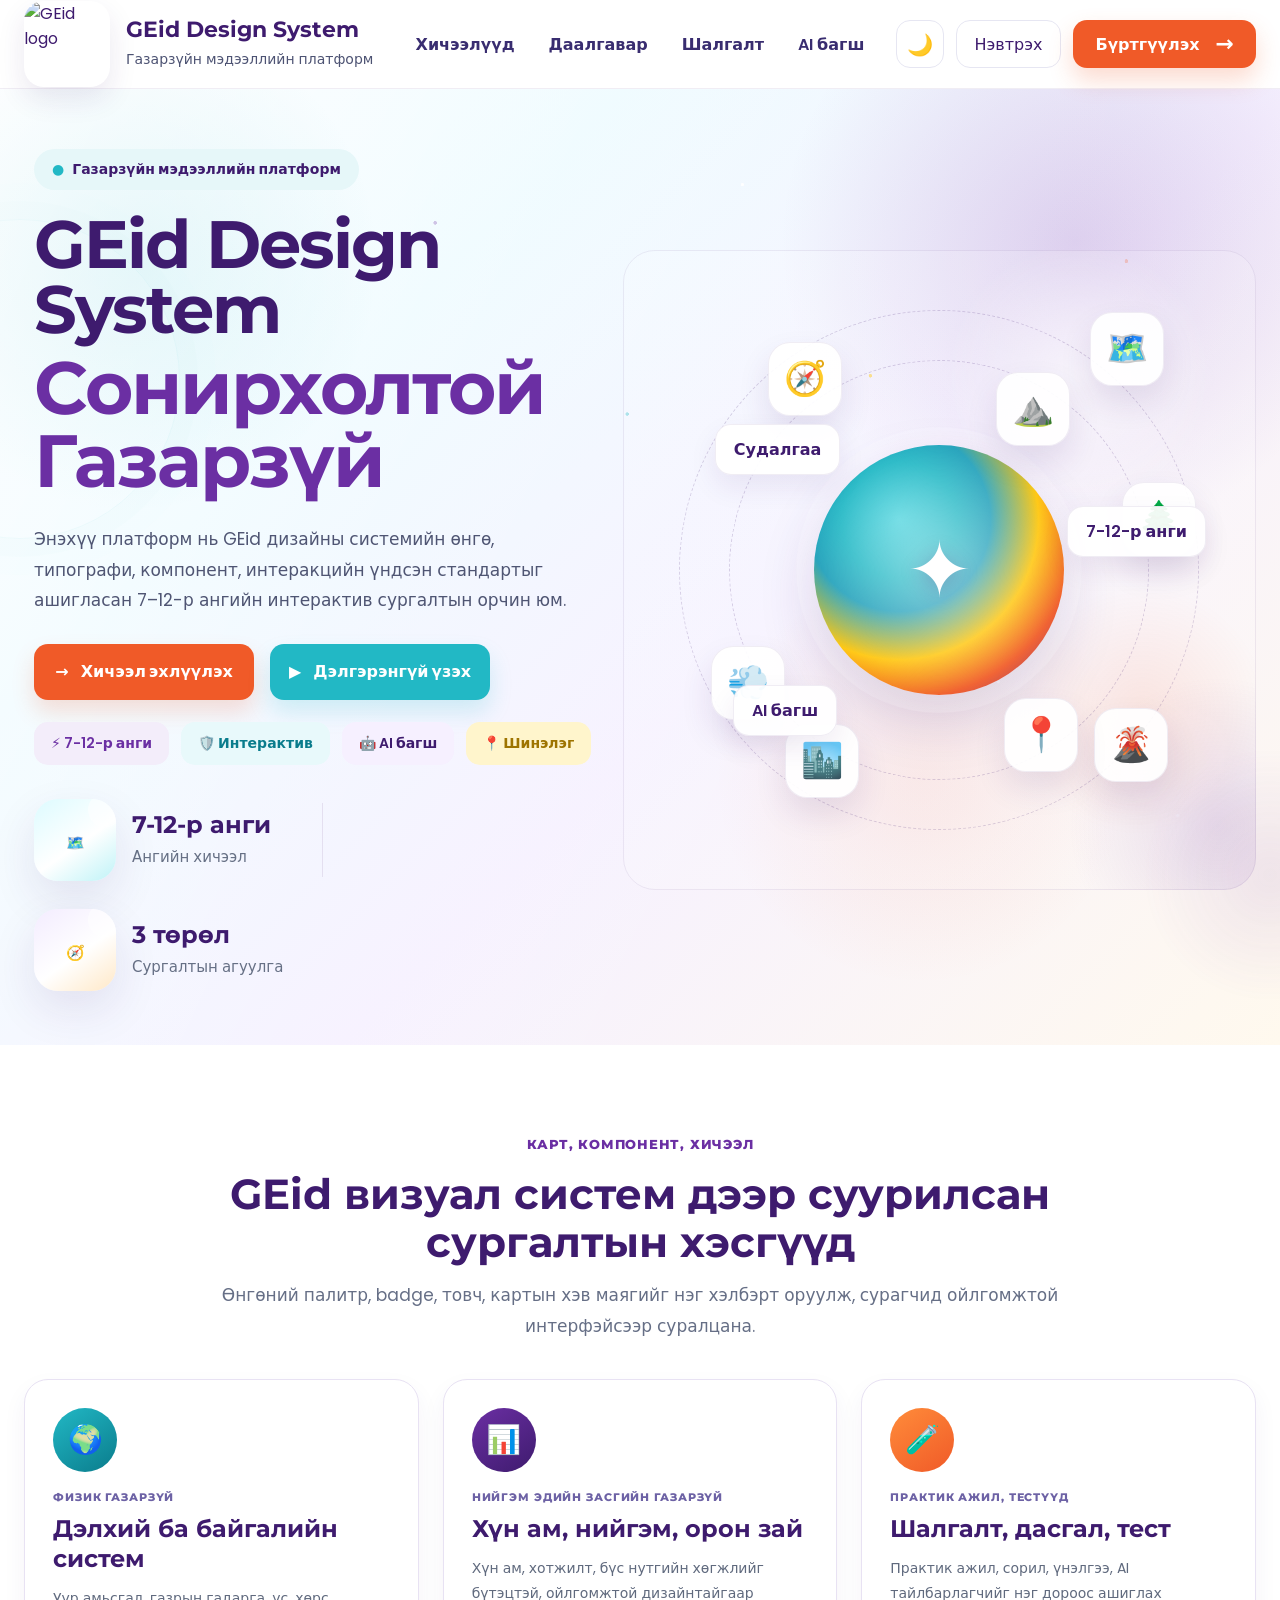
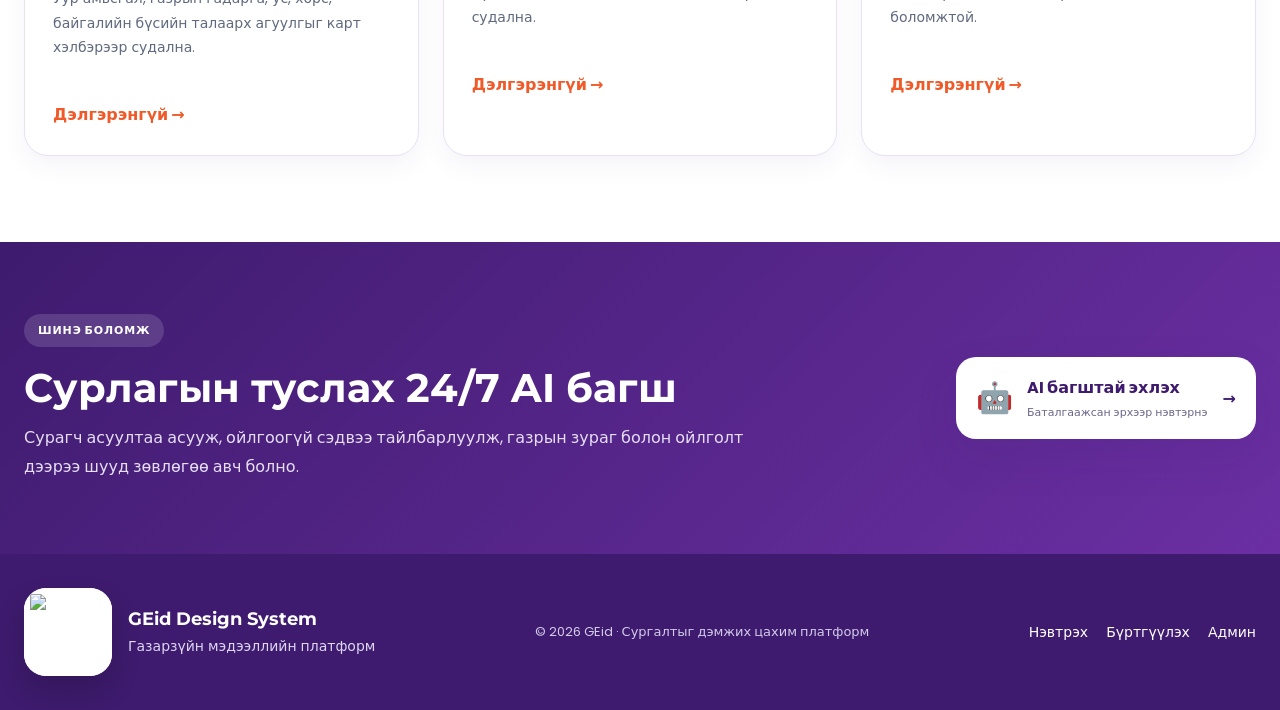
==== index.html @ 91e8712d "Add files via upload" ====
<!doctype html>
<html lang="mn">
<head>
  <meta charset="utf-8">
  <meta name="viewport" content="width=device-width,initial-scale=1">
  <meta name="description" content="GEid Design System — газарзүйн мэдээллийн платформын интерактив сургалтын орчин">
  <meta name="theme-color" content="#ffffff">
  <title>GEid Design System | Газарзүйн мэдээллийн платформ</title>
  <link rel="preconnect" href="https://fonts.googleapis.com">
  <link rel="preconnect" href="https://fonts.gstatic.com" crossorigin>
  <link href="https://fonts.googleapis.com/css2?family=Montserrat:wght@500;600;700;800&family=Poppins:wght@400;500;600;700&display=swap" rel="stylesheet">
  <link rel="stylesheet" href="/styles.css">
</head>
<body class="geo-home">
<header class="geo-header" id="top">
  <div class="geo-shell geo-nav">
    <a class="geo-brand" href="/" aria-label="GEid Design System">
      <img src="/assets/header-brand-logo.jpg" alt="GEid logo">
      <span class="geo-brand-copy">
        <strong>GEid Design System</strong>
        <small>Газарзүйн мэдээллийн платформ</small>
      </span>
    </a>

    <button class="geo-menu" id="mobileMenuBtn" type="button" aria-label="Цэс" aria-expanded="false">☰</button>
    <nav class="geo-links" id="mainNav">
      <a href="#courses">Хичээлүүд</a>
      <a href="/auth">Даалгавар</a>
      <a href="/auth">Шалгалт</a>
      <a href="#ai">AI багш</a>
    </nav>

    <div class="geo-actions">
      <button class="geo-theme" id="themeToggle" type="button" aria-label="Өнгөний горим солих">🌙</button>
      <a class="geo-login" href="/auth">Нэвтрэх</a>
      <a class="geo-register" href="/auth?mode=register"><span>Бүртгүүлэх</span><b>→</b></a>
    </div>
  </div>
</header>

<main>
  <section class="geo-hero">
    <div class="geo-grid-line geo-grid-line-left"></div>
    <div class="geo-grid-line geo-grid-line-right"></div>
    <div class="geo-shell geo-hero-grid">
      <div class="geo-copy reveal">
        <div class="geo-kicker"><span>●</span> Газарзүйн мэдээллийн платформ</div>
        <h1><span>GEid Design System</span><em>Сонирхолтой Газарзүй</em></h1>
        <p class="geo-lead">Энэхүү платформ нь GEid дизайны системийн өнгө, типографи, компонент, интеракцийн үндсэн стандартыг ашигласан 7–12-р ангийн интерактив сургалтын орчин юм.</p>

        <div class="geo-cta-row">
          <a class="geo-cta geo-cta-orange" href="#courses"><span>→</span> Хичээл эхлүүлэх</a>
          <button class="geo-cta geo-cta-teal" id="introBtn" type="button"><span>▶</span> Дэлгэрэнгүй үзэх</button>
        </div>

        <div class="geo-badge-row reveal">
          <span class="geo-chip chip-purple">⚡ 7-12-р анги</span>
          <span class="geo-chip chip-teal">🛡️ Интерактив</span>
          <span class="geo-chip chip-lilac">🤖 AI багш</span>
          <span class="geo-chip chip-yellow">📍 Шинэлэг</span>
        </div>

        <div class="geo-metrics">
          <div class="geo-metric">
            <div class="metric-icon metric-books" aria-hidden="true"><span>🗺️</span></div>
            <div><b>7-12-р анги</b><span>Ангийн хичээл</span></div>
          </div>
          <i></i>
          <div class="geo-metric">
            <div class="metric-icon metric-map" aria-hidden="true"><span>🧭</span></div>
            <div><b>3 төрөл</b><span>Сургалтын агуулга</span></div>
          </div>
        </div>
      </div>

      <div class="geo-art-wrap reveal" aria-hidden="true">
        <div class="geo-art-core">
          <div class="geo-planet-ring ring-1"></div>
          <div class="geo-planet-ring ring-2"></div>
          <div class="geo-planet-sphere">
            <span class="planet-glow"></span>
            <span class="planet-center">✦</span>
          </div>
          <div class="geo-icon-node node-1">🧭</div>
          <div class="geo-icon-node node-2">🗺️</div>
          <div class="geo-icon-node node-3">🌋</div>
          <div class="geo-icon-node node-4">⛰️</div>
          <div class="geo-icon-node node-5">🌲</div>
          <div class="geo-icon-node node-6">🏙️</div>
          <div class="geo-icon-node node-7">💨</div>
          <div class="geo-icon-node node-8">📍</div>
          <div class="geo-icon-tag tag-1">Судалгаа</div>
          <div class="geo-icon-tag tag-2">7-12-р анги</div>
          <div class="geo-icon-tag tag-3">AI багш</div>
        </div>
      </div>
    </div>
  </section>

  <section class="geo-courses" id="courses">
    <div class="geo-shell">
      <div class="geo-section-heading reveal">
        <span>КАРТ, КОМПОНЕНТ, ХИЧЭЭЛ</span>
        <h2>GEid визуал систем дээр суурилсан сургалтын хэсгүүд</h2>
        <p>Өнгөний палитр, badge, товч, картын хэв маягийг нэг хэлбэрт оруулж, сурагчид ойлгомжтой интерфэйсээр суралцана.</p>
      </div>
      <div class="geo-course-grid">
        <a class="geo-course-card reveal" href="/auth">
          <div class="course-icon cyan">🌍</div>
          <small>ФИЗИК ГАЗАРЗҮЙ</small>
          <h3>Дэлхий ба байгалийн систем</h3>
          <p>Уур амьсгал, газрын гадарга, ус, хөрс, байгалийн бүсийн талаарх агуулгыг карт хэлбэрээр судална.</p>
          <span>Дэлгэрэнгүй →</span>
        </a>
        <a class="geo-course-card reveal" href="/auth">
          <div class="course-icon purple">📊</div>
          <small>НИЙГЭМ ЭДИЙН ЗАСГИЙН ГАЗАРЗҮЙ</small>
          <h3>Хүн ам, нийгэм, орон зай</h3>
          <p>Хүн ам, хотжилт, бүс нутгийн хөгжлийг бүтэцтэй, ойлгомжтой дизайнтайгаар судална.</p>
          <span>Дэлгэрэнгүй →</span>
        </a>
        <a class="geo-course-card reveal" href="/auth">
          <div class="course-icon orange">🧪</div>
          <small>ПРАКТИК АЖИЛ, ТЕСТҮҮД</small>
          <h3>Шалгалт, дасгал, тест</h3>
          <p>Практик ажил, сорил, үнэлгээ, AI тайлбарлагчийг нэг дороос ашиглах боломжтой.</p>
          <span>Дэлгэрэнгүй →</span>
        </a>
      </div>
    </div>
  </section>

  <section class="geo-ai" id="ai">
    <div class="geo-shell geo-ai-inner reveal">
      <div>
        <span class="geo-ai-pill">ШИНЭ БОЛОМЖ</span>
        <h2>Сурлагын туслах 24/7 AI багш</h2>
        <p>Сурагч асуултаа асууж, ойлгоогүй сэдвээ тайлбарлуулж, газрын зураг болон ойлголт дээрээ шууд зөвлөгөө авч болно.</p>
      </div>
      <a href="/auth" class="geo-ai-button"><b>🤖</b><span>AI багштай эхлэх<small>Баталгаажсан эрхээр нэвтэрнэ</small></span>→</a>
    </div>
  </section>
</main>

<footer class="geo-footer">
  <div class="geo-shell geo-footer-inner">
    <div class="geo-footer-brand-block">
      <div class="geo-footer-brand-mark">
        <img src="/assets/footer-geid-logo.png" alt="GEid logo">
      </div>
      <div class="geo-footer-brand-copy">
        <strong>GEid Design System</strong>
        <span>Газарзүйн мэдээллийн платформ</span>
      </div>
    </div>
    <p>© 2026 GEid · Сургалтыг дэмжих цахим платформ</p>
    <div><a href="/auth">Нэвтрэх</a><a href="/auth?mode=register">Бүртгүүлэх</a><a href="/admin">Админ</a></div>
  </div>
</footer>

<div class="video-modal" id="videoModal" aria-hidden="true">
  <div class="video-box">
    <button class="modal-close" id="videoClose" aria-label="Хаах">×</button>
    <div class="video-placeholder"><span>▶</span><h3>GEid Design System</h3><p>Өнгө, компонент, badge, картын нэгдмэл системтэй интерактив газарзүйн сургалтын орчин.</p><a href="/auth?mode=register" class="geo-register">Бүртгүүлэх →</a></div>
  </div>
</div>
<script src="/script.js"></script>
</body>
</html>
---- styles.css ----
:root{
  --teal:#22B8C5;
  --purple:#6B2FA3;
  --yellow:#FFC60A;
  --orange:#F05A28;
  --deep-teal:#0A7C8C;
  --dark-purple:#3E1B6E;
  --bg:#FFFFFF;
  --soft-teal:#E6F7F9;
  --soft-purple:#F3EDFA;
  --soft-yellow:#FFFBE1;
  --line:#E6E6F2;
  --text:#3E1B6E;
  --muted:#6C7580;
  --shadow:0 18px 45px rgba(62,27,110,.10);
}
*{box-sizing:border-box}
html{scroll-behavior:smooth}
body{margin:0;background:var(--bg);color:var(--text);font-family:Poppins,system-ui,-apple-system,"Segoe UI",sans-serif}
a{text-decoration:none;color:inherit}button,input{font:inherit}
.geo-shell{width:min(1360px,calc(100% - 48px));margin:0 auto}

.geo-header{position:sticky;top:0;z-index:50;background:rgba(255,255,255,.94);backdrop-filter:blur(16px);border-bottom:1px solid rgba(62,27,110,.08)}
.geo-nav{min-height:88px;display:grid;grid-template-columns:minmax(320px,1fr) auto minmax(320px,1fr);gap:22px;align-items:center}
.geo-brand{display:flex;align-items:center;gap:16px;min-width:0}
.geo-brand img{width:86px;height:86px;object-fit:cover;border-radius:20px;flex:0 0 auto;box-shadow:0 12px 28px rgba(62,27,110,.10)}
.geo-brand-copy{display:flex;flex-direction:column;min-width:0}
.geo-brand-copy strong{font-family:Montserrat,sans-serif;font-size:22px;line-height:1.1;color:var(--dark-purple)}
.geo-brand-copy small{margin-top:6px;font-size:14px;color:#4d5373}
.geo-links{display:flex;align-items:center;justify-content:center;gap:34px}
.geo-links a{font-weight:600;color:#392d70;transition:.18s}
.geo-links a:hover{color:var(--orange)}
.geo-actions{display:flex;align-items:center;justify-self:end;gap:12px}
.geo-theme,.geo-login,.geo-register{height:48px;border-radius:14px;display:inline-flex;align-items:center;justify-content:center;transition:.18s}
.geo-theme,.geo-login{padding:0 18px;border:1px solid var(--line);background:#fff;color:var(--text)}
.geo-theme{width:48px;padding:0;font-size:21px;cursor:pointer}
.geo-register{padding:0 22px;gap:16px;border:0;background:var(--orange);color:#fff;box-shadow:0 12px 24px rgba(240,90,40,.22);font-weight:700}
.geo-register b{font-size:22px;line-height:1}
.geo-theme:hover,.geo-login:hover{transform:translateY(-1px);border-color:#cfc7df}
.geo-register:hover{transform:translateY(-2px);filter:saturate(1.05)}
.geo-menu{display:none;border:0;background:none;font-size:28px;color:var(--text)}

.geo-hero{position:relative;overflow:hidden;background:radial-gradient(circle at 10% 18%, rgba(34,184,197,.16), transparent 18%),radial-gradient(circle at 84% 16%, rgba(107,47,163,.18), transparent 22%),radial-gradient(circle at 72% 72%, rgba(240,90,40,.10), transparent 18%),linear-gradient(135deg,#fbfdff 0%,#eefbff 28%,#f6f1ff 58%,#fff9ee 100%)}
.geo-grid-line{position:absolute;border-radius:999px;pointer-events:none;opacity:.55}
.geo-grid-line-left{left:-140px;top:130px;width:320px;height:320px;border:1px solid rgba(34,184,197,.16);box-shadow:0 0 0 18px rgba(34,184,197,.03),0 0 0 36px rgba(34,184,197,.02)}
.geo-grid-line-right{right:-120px;bottom:40px;width:260px;height:260px;background:radial-gradient(circle,rgba(107,47,163,.18),transparent 70%);filter:blur(1px)}
.geo-hero:before,.geo-hero:after{content:"";position:absolute;pointer-events:none}.geo-hero:before{inset:0;background-image:radial-gradient(circle at 12% 24%,rgba(255,255,255,.95) 0 1.5px,transparent 2px),radial-gradient(circle at 22% 68%,rgba(255,255,255,.7) 0 1.2px,transparent 1.8px),radial-gradient(circle at 34% 14%,rgba(107,47,163,.35) 0 1.6px,transparent 2px),radial-gradient(circle at 49% 34%,rgba(34,184,197,.45) 0 1.4px,transparent 2px),radial-gradient(circle at 58% 10%,rgba(255,255,255,.92) 0 1.2px,transparent 2px),radial-gradient(circle at 68% 30%,rgba(255,198,10,.55) 0 1.5px,transparent 2px),radial-gradient(circle at 78% 62%,rgba(255,255,255,.85) 0 1px,transparent 2px),radial-gradient(circle at 88% 18%,rgba(240,90,40,.32) 0 1.7px,transparent 2px),radial-gradient(circle at 92% 76%,rgba(255,255,255,.75) 0 1.1px,transparent 2px)}.geo-hero:after{inset:0;background:linear-gradient(115deg,rgba(255,255,255,.58),rgba(255,255,255,.14) 35%,rgba(255,255,255,.02) 65%)}

.geo-hero-grid{position:relative;z-index:2;display:grid;grid-template-columns:minmax(520px,.95fr) minmax(480px,1.05fr);gap:26px;align-items:center;min-height:calc(100vh - 88px);padding:42px 0 36px}
.geo-copy{padding:18px 0 18px 10px}
.geo-kicker{display:inline-flex;align-items:center;gap:8px;padding:10px 18px;border-radius:999px;background:var(--soft-teal);color:var(--dark-purple);font-size:14px;font-weight:600}
.geo-kicker span{color:var(--teal)}
.geo-copy h1{margin:22px 0 0;font-family:Montserrat,sans-serif;line-height:.98;letter-spacing:-2px}
.geo-copy h1 span{display:block;font-size:clamp(46px,5.2vw,72px);color:var(--dark-purple)}
.geo-copy h1 em{display:block;margin-top:10px;font-style:normal;font-size:clamp(50px,5.8vw,80px);color:var(--purple)}
.geo-lead{max-width:690px;margin:26px 0 0;font-size:17px;line-height:1.8;color:#4f5573}
.geo-cta-row{display:flex;flex-wrap:wrap;gap:16px;margin-top:28px}
.geo-cta{min-width:220px;height:56px;border-radius:14px;display:inline-flex;align-items:center;justify-content:center;gap:12px;color:#fff;font-weight:700;border:0;cursor:pointer;transition:.18s}
.geo-cta-orange{background:var(--orange);box-shadow:0 12px 22px rgba(240,90,40,.18)}
.geo-cta-teal{background:var(--teal);box-shadow:0 12px 22px rgba(34,184,197,.18)}
.geo-cta:hover{transform:translateY(-2px)}
.geo-badge-row{display:flex;flex-wrap:wrap;gap:12px;margin-top:22px}
.geo-chip{display:inline-flex;align-items:center;gap:8px;padding:10px 16px;border-radius:14px;font-size:14px;font-weight:600;border:1px solid transparent}
.chip-purple{background:#F3EDFA;color:var(--purple)}
.chip-teal{background:#E8F9FB;color:var(--deep-teal)}
.chip-lilac{background:#F6F0FF;color:var(--dark-purple)}
.chip-yellow{background:#FFF5CC;color:#9E7400}
.geo-metrics{display:flex;align-items:center;gap:28px;margin-top:34px;flex-wrap:wrap}
.geo-metrics>i{width:1px;height:74px;background:#E4DFF0}
.geo-metric{display:flex;align-items:center;gap:16px;min-width:260px}
.metric-icon{width:82px;height:82px;border-radius:24px;display:grid;place-items:center;position:relative;overflow:hidden;box-shadow:var(--shadow)}
.metric-icon span{position:relative;z-index:1;font-size:38px}
.metric-books{background:linear-gradient(145deg,#ddfbff,#fff 55%,#bff3f7)}
.metric-map{background:linear-gradient(145deg,#f3ecff,#fff 55%,#ffe8c7)}
.metric-icon:before{content:"";position:absolute;top:-6px;right:-6px;width:34px;height:34px;border-radius:50%;background:rgba(255,255,255,.55)}
.geo-metric b{display:block;font-family:Montserrat,sans-serif;font-size:24px;line-height:1.15;color:var(--dark-purple)}
.geo-metric span{display:block;margin-top:6px;font-size:15px;color:#667085}
.geo-art-wrap{min-height:640px;border-radius:32px;background:
  linear-gradient(180deg,rgba(255,255,255,.15),rgba(255,255,255,.15)),
  url('/assets/geography-hero-art.webp');
  background-repeat:no-repeat,no-repeat;
  background-position:center center, right center;
  background-size:100% 100%, 92%;
  position:relative}
.geo-art-wrap:before{content:"";position:absolute;inset:0;border-radius:32px;background:radial-gradient(circle at 72% 20%,rgba(255,255,255,.60),transparent 20%),radial-gradient(circle at 82% 72%,rgba(240,90,40,.11),transparent 18%),radial-gradient(circle at 94% 90%,rgba(107,47,163,.14),transparent 18%)}
.geo-art-wrap:after{content:"";position:absolute;inset:0;border-radius:32px;border:1px solid rgba(62,27,110,.08)}


.geo-art-core{position:absolute;inset:0;display:flex;align-items:center;justify-content:center}.geo-planet-sphere{position:relative;width:250px;height:250px;border-radius:50%;background:radial-gradient(circle at 34% 30%,#4dd4de 0%,#22b8c5 24%,#1fa0ba 38%,#ffc60a 58%,#f05a28 75%,#6b2fa3 100%);box-shadow:0 0 0 18px rgba(255,255,255,.16),0 24px 55px rgba(62,27,110,.18);display:grid;place-items:center;z-index:2}.planet-glow{position:absolute;inset:-14px;border-radius:50%;background:radial-gradient(circle,rgba(255,255,255,.45),transparent 70%);filter:blur(10px)}.planet-center{position:relative;z-index:2;font-size:78px;color:#fff;text-shadow:0 4px 20px rgba(62,27,110,.25)}.geo-planet-ring{position:absolute;border-radius:50%;border:1.6px dashed rgba(62,27,110,.18)}.ring-1{width:420px;height:420px;transform:rotate(12deg)}.ring-2{width:520px;height:520px;transform:rotate(-18deg)}.geo-icon-node{position:absolute;z-index:3;width:74px;height:74px;border-radius:22px;background:rgba(255,255,255,.92);display:grid;place-items:center;font-size:34px;box-shadow:0 16px 32px rgba(62,27,110,.11);border:1px solid rgba(62,27,110,.08)}.node-1{top:92px;left:145px}.node-2{top:62px;right:92px}.node-3{right:88px;bottom:108px}.node-4{top:122px;right:186px}.node-5{right:60px;top:232px}.node-6{bottom:92px;left:162px}.node-7{bottom:170px;left:88px}.node-8{bottom:118px;right:178px}.geo-icon-tag{position:absolute;z-index:4;padding:12px 18px;border-radius:16px;background:rgba(255,255,255,.94);border:1px solid rgba(62,27,110,.08);font-weight:600;color:var(--dark-purple);box-shadow:0 12px 28px rgba(62,27,110,.08)}.tag-1{top:174px;left:92px}.tag-2{top:256px;right:50px}.tag-3{bottom:154px;left:110px}

.geo-courses{padding:86px 0;background:#fff}
.geo-section-heading{text-align:center;max-width:860px;margin:0 auto 38px}
.geo-section-heading>span{font-family:Montserrat,sans-serif;font-size:13px;font-weight:800;letter-spacing:.06em;color:var(--purple)}
.geo-section-heading h2{margin:14px 0;font-family:Montserrat,sans-serif;font-size:42px;line-height:1.15;color:var(--dark-purple)}
.geo-section-heading p{margin:0;font-size:17px;line-height:1.8;color:#666f86}
.geo-course-grid{display:grid;grid-template-columns:repeat(3,1fr);gap:24px}
.geo-course-card{padding:28px;border:1px solid #E8E2F3;border-radius:24px;background:#fff;box-shadow:0 10px 25px rgba(62,27,110,.05);transition:.18s}
.geo-course-card:hover{transform:translateY(-6px);box-shadow:0 20px 38px rgba(62,27,110,.10)}
.course-icon{width:64px;height:64px;border-radius:50%;display:grid;place-items:center;font-size:28px;margin-bottom:18px}
.course-icon.cyan{background:linear-gradient(145deg,#22B8C5,#0A7C8C);color:#fff}
.course-icon.purple{background:linear-gradient(145deg,#6B2FA3,#3E1B6E);color:#fff}
.course-icon.orange{background:linear-gradient(145deg,#FF8C3A,#F05A28);color:#fff}
.geo-course-card small{display:block;font-family:Montserrat,sans-serif;font-size:11px;font-weight:800;letter-spacing:.08em;color:#6D62A5}
.geo-course-card h3{margin:10px 0 12px;font-family:Montserrat,sans-serif;font-size:24px;line-height:1.25;color:var(--dark-purple)}
.geo-course-card p{margin:0;color:#606A7E;line-height:1.75;font-size:14px;min-height:98px}
.geo-course-card>span{display:inline-flex;margin-top:18px;font-weight:700;color:var(--orange)}

.geo-ai{padding:72px 0;background:linear-gradient(135deg,var(--dark-purple),var(--purple));color:#fff}
.geo-ai-inner{display:flex;align-items:center;justify-content:space-between;gap:34px}
.geo-ai-pill{display:inline-block;padding:8px 14px;border-radius:999px;background:rgba(255,255,255,.14);font-size:11px;font-weight:700;letter-spacing:.08em}
.geo-ai h2{margin:16px 0 12px;font-family:Montserrat,sans-serif;font-size:40px}
.geo-ai p{margin:0;max-width:760px;line-height:1.8;color:#E6DEF4}
.geo-ai-button{min-width:300px;padding:18px 20px;border-radius:20px;background:#fff;color:var(--dark-purple);display:flex;align-items:center;gap:14px;box-shadow:var(--shadow);font-weight:700}
.geo-ai-button b{font-size:30px}
.geo-ai-button span{flex:1}
.geo-ai-button small{display:block;margin-top:4px;font-size:11px;color:#6B658A;font-weight:500}

.geo-footer{padding:34px 0;background:var(--dark-purple);color:#fff}
.geo-footer-inner{display:flex;align-items:center;justify-content:space-between;gap:24px;flex-wrap:wrap}
.geo-footer-brand-block{display:flex;align-items:center;gap:16px}
.geo-footer-brand-mark{width:88px;height:88px;border-radius:22px;background:#fff;display:grid;place-items:center;overflow:hidden;box-shadow:0 14px 28px rgba(0,0,0,.18)}
.geo-footer-brand-mark img{width:100%;height:100%;object-fit:contain;padding:6px;background:#fff}
.geo-footer-brand-copy strong{display:block;font-family:Montserrat,sans-serif;font-size:18px}
.geo-footer-brand-copy span{display:block;margin-top:6px;color:#DDD6F4;font-size:14px}
.geo-footer p{margin:0;color:#D3CBEA;font-size:13px}
.geo-footer-inner>div:last-child{display:flex;gap:18px;flex-wrap:wrap;color:#fff;font-size:14px}

.video-modal{position:fixed;inset:0;background:rgba(20,18,42,.62);z-index:300;display:none;place-items:center;padding:22px;backdrop-filter:blur(8px)}
.video-modal.open{display:grid}
.video-box{width:min(620px,100%);position:relative;border-radius:30px;background:#fff;overflow:hidden;box-shadow:0 25px 60px rgba(0,0,0,.22)}
.modal-close{position:absolute;top:14px;right:14px;width:42px;height:42px;border:0;border-radius:50%;background:#fff;color:var(--dark-purple);font-size:26px;cursor:pointer;box-shadow:0 8px 18px rgba(0,0,0,.08)}
.video-placeholder{padding:62px 36px 40px;text-align:center;background:linear-gradient(135deg,#fff,#F7F2FF)}
.video-placeholder>span{display:grid;place-items:center;width:82px;height:82px;margin:0 auto 22px;border-radius:50%;background:linear-gradient(145deg,var(--orange),#ff8e42);color:#fff;font-size:32px;box-shadow:0 14px 28px rgba(240,90,40,.22)}
.video-placeholder h3{margin:0 0 10px;font-family:Montserrat,sans-serif;font-size:34px;color:var(--dark-purple)}
.video-placeholder p{max-width:460px;margin:0 auto 28px;line-height:1.75;color:#5E667C}
.video-placeholder .geo-register{display:inline-flex}

.reveal{opacity:0;transform:translateY(18px);transition:opacity .6s ease,transform .6s ease}
.reveal.visible{opacity:1;transform:none}

body.geo-dark{background:#181327;color:#fff}
body.geo-dark .geo-header{background:rgba(25,19,39,.92);border-color:rgba(255,255,255,.08)}
body.geo-dark .geo-brand-copy strong{color:#fff}
body.geo-dark .geo-brand-copy small,body.geo-dark .geo-links a,body.geo-dark .geo-login,body.geo-dark .geo-theme{color:#E6DEF4}
body.geo-dark .geo-theme,body.geo-dark .geo-login{background:#261d3d;border-color:#40325f}
body.geo-dark .geo-hero{background:radial-gradient(circle at 8% 10%, rgba(34,184,197,.12), transparent 18%),radial-gradient(circle at 90% 12%, rgba(107,47,163,.18), transparent 22%),#171224}
body.geo-dark .geo-kicker{background:rgba(34,184,197,.14);color:#E5F9FB}
body.geo-dark .geo-copy h1 span,body.geo-dark .geo-copy h1 em,body.geo-dark .geo-metric b,body.geo-dark .geo-section-heading h2{color:#fff}
body.geo-dark .geo-lead,body.geo-dark .geo-metric span,body.geo-dark .geo-section-heading p{color:#C9C2D9}
body.geo-dark .geo-chip{border-color:rgba(255,255,255,.06)}
body.geo-dark .geo-metrics>i{background:#40345e}
body.geo-dark .geo-art-wrap:after{border-color:rgba(255,255,255,.08)}
body.geo-dark .geo-courses{background:#171224}
body.geo-dark .geo-course-card{background:#201932;border-color:#372a52}
body.geo-dark .geo-course-card p{color:#CBC4DB}
body.geo-dark .geo-footer{background:#120D1F}body.geo-dark .geo-hero{background:radial-gradient(circle at 10% 18%, rgba(34,184,197,.14), transparent 18%),radial-gradient(circle at 84% 16%, rgba(107,47,163,.22), transparent 22%),radial-gradient(circle at 72% 72%, rgba(240,90,40,.10), transparent 18%),linear-gradient(135deg,#161124 0%,#1a1730 38%,#1d1633 70%,#1b1128 100%)}body.geo-dark .geo-art-wrap{background:radial-gradient(circle at 50% 50%,rgba(255,255,255,.10),transparent 24%),radial-gradient(circle at 66% 18%,rgba(34,184,197,.18),transparent 20%),radial-gradient(circle at 82% 78%,rgba(240,90,40,.12),transparent 18%),linear-gradient(145deg,rgba(255,255,255,.03),rgba(255,255,255,.01));border-color:rgba(255,255,255,.08)}body.geo-dark .geo-icon-node,body.geo-dark .geo-icon-tag{background:rgba(31,25,50,.86);color:#fff;border-color:rgba(255,255,255,.08)}body.geo-dark .geo-planet-ring{border-color:rgba(255,255,255,.16)}body.geo-dark .geo-brand img{box-shadow:0 10px 26px rgba(0,0,0,.24)}

@media(max-width:1180px){
  .geo-nav{grid-template-columns:minmax(280px,1fr) auto;gap:18px}
  .geo-actions{display:none}
  .geo-menu{display:block;justify-self:end}
  .geo-links{position:absolute;top:88px;left:24px;right:24px;display:none;flex-direction:column;align-items:flex-start;gap:0;padding:10px;border-radius:18px;background:#fff;border:1px solid var(--line);box-shadow:var(--shadow)}
  .geo-links.open{display:flex}
  .geo-links a{width:100%;padding:14px 12px}
  .geo-hero-grid{grid-template-columns:1fr;min-height:auto;padding:42px 0}
  .geo-art-wrap{min-height:520px}.geo-planet-sphere{width:220px;height:220px}.ring-1{width:360px;height:360px}.ring-2{width:440px;height:440px}.geo-icon-node{width:66px;height:66px;font-size:30px}.node-1{left:86px;top:84px}.node-2{right:64px;top:54px}.node-3{right:58px;bottom:90px}.node-4{right:140px;top:110px}.node-5{right:38px;top:210px}.node-6{left:118px;bottom:74px}.node-7{left:54px;bottom:148px}.node-8{right:144px;bottom:98px}.tag-1{top:148px;left:48px}.tag-2{top:224px;right:28px}.tag-3{bottom:128px;left:78px}
  .geo-ai-inner{flex-direction:column;align-items:flex-start}
}
@media(max-width:760px){
  .geo-shell{width:calc(100% - 28px)}
  .geo-nav{min-height:72px}
  .geo-brand img{width:60px;height:60px}
  .geo-brand-copy strong{font-size:18px}
  .geo-brand-copy small{font-size:12px}
  .geo-links{top:72px;left:14px;right:14px}
  .geo-copy{padding:8px 0}
  .geo-copy h1 span{font-size:40px}
  .geo-copy h1 em{font-size:46px}
  .geo-lead{font-size:15px;line-height:1.7}
  .geo-cta{width:100%;min-width:0}
  .geo-badge-row{gap:10px}
  .geo-chip{font-size:13px}
  .geo-metrics{gap:16px;align-items:stretch}
  .geo-metrics>i{display:none}
  .geo-metric{width:100%;min-width:0}
  .metric-icon{width:68px;height:68px;border-radius:20px}
  .metric-icon span{font-size:30px}
  .geo-metric b{font-size:19px}
  .geo-metric span{font-size:13px}
  .geo-art-wrap{min-height:360px}.geo-planet-sphere{width:170px;height:170px}.planet-center{font-size:54px}.ring-1{width:270px;height:270px}.ring-2{width:330px;height:330px}.geo-icon-node{width:48px;height:48px;border-radius:16px;font-size:22px}.geo-icon-tag{padding:8px 12px;font-size:12px}.node-1{left:18px;top:60px}.node-2{right:12px;top:28px}.node-3{right:10px;bottom:50px}.node-4{right:86px;top:74px}.node-5{right:2px;top:142px}.node-6{left:44px;bottom:44px}.node-7{left:6px;bottom:108px}.node-8{right:90px;bottom:64px}.tag-1{top:114px;left:8px}.tag-2{top:164px;right:2px}.tag-3{bottom:98px;left:26px}
  .geo-section-heading h2{font-size:32px}
  .geo-course-grid{grid-template-columns:1fr}
  .geo-course-card p{min-height:0}
  .geo-ai h2{font-size:31px}
  .geo-ai-button{width:100%;min-width:0}
  .geo-footer-inner{flex-direction:column;align-items:flex-start}
  .geo-footer-inner>div:last-child{justify-content:flex-start}
  .video-placeholder{padding:56px 24px 32px}
}
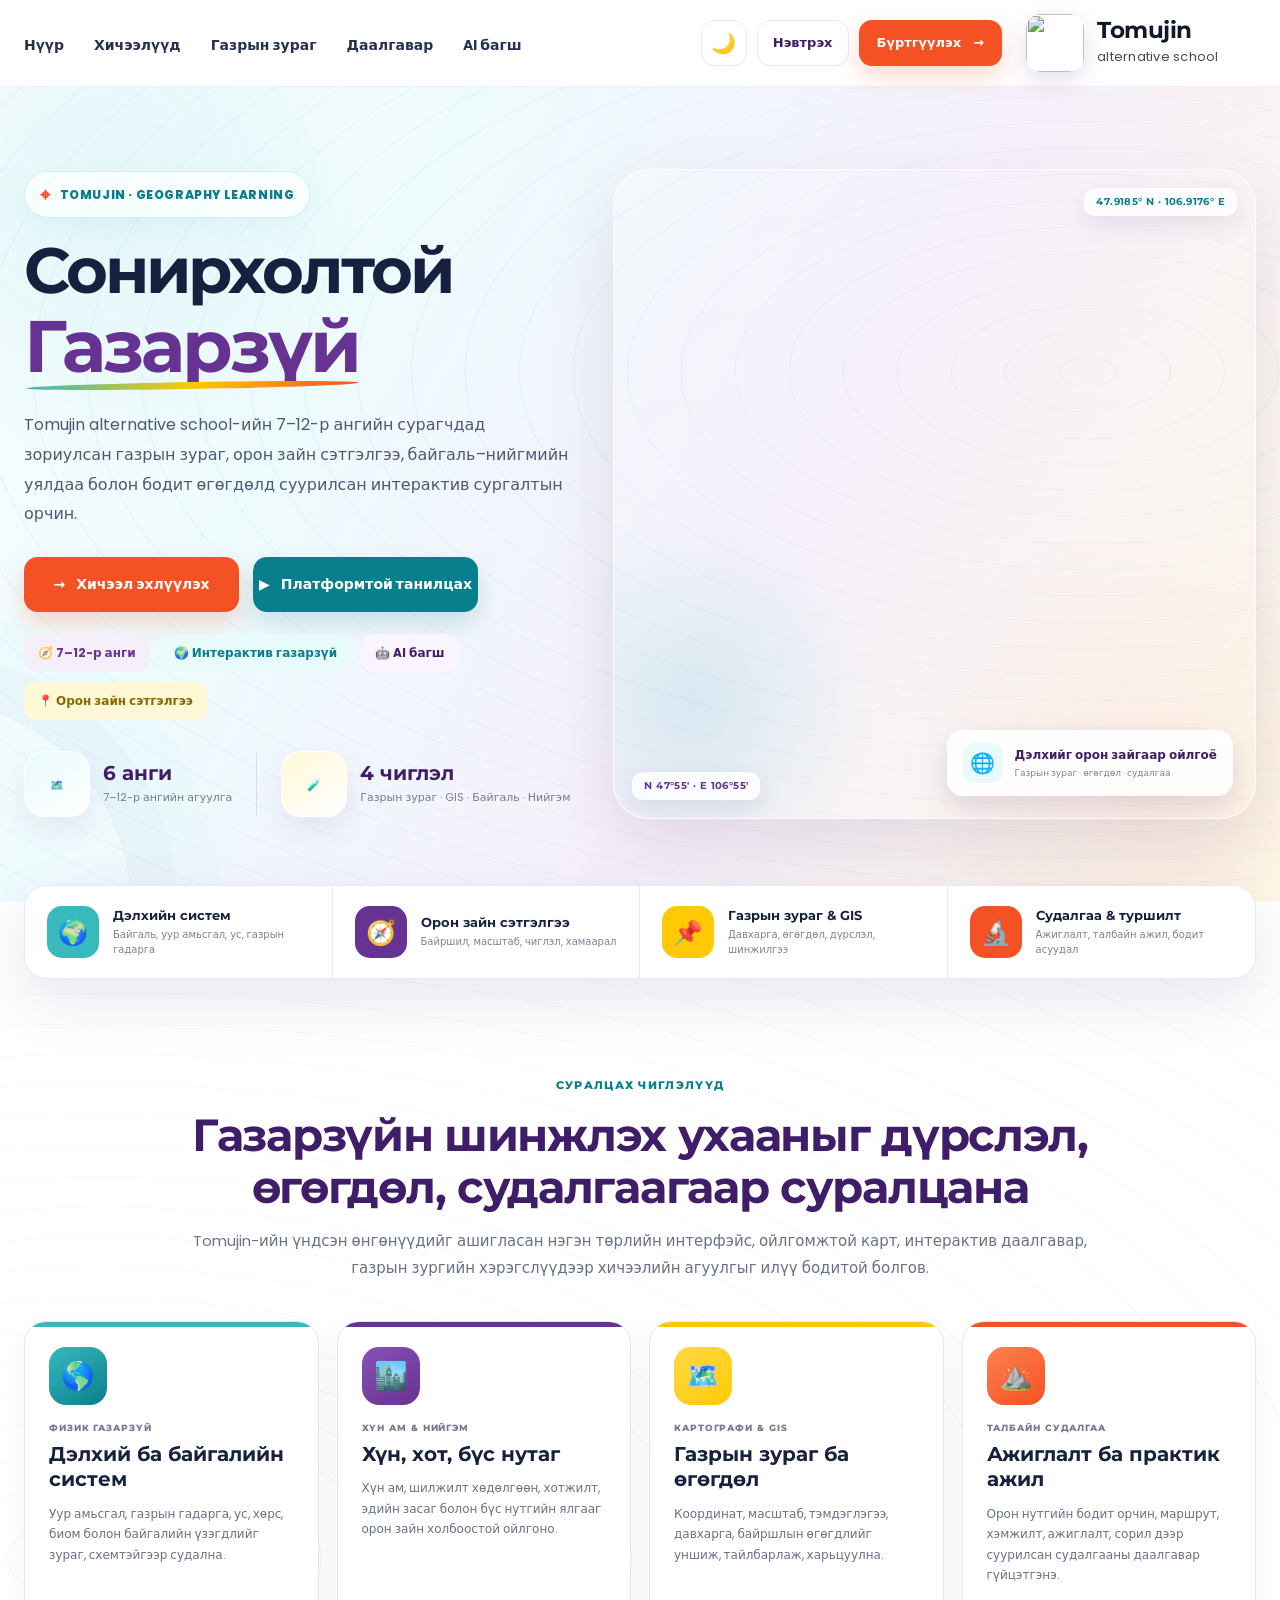
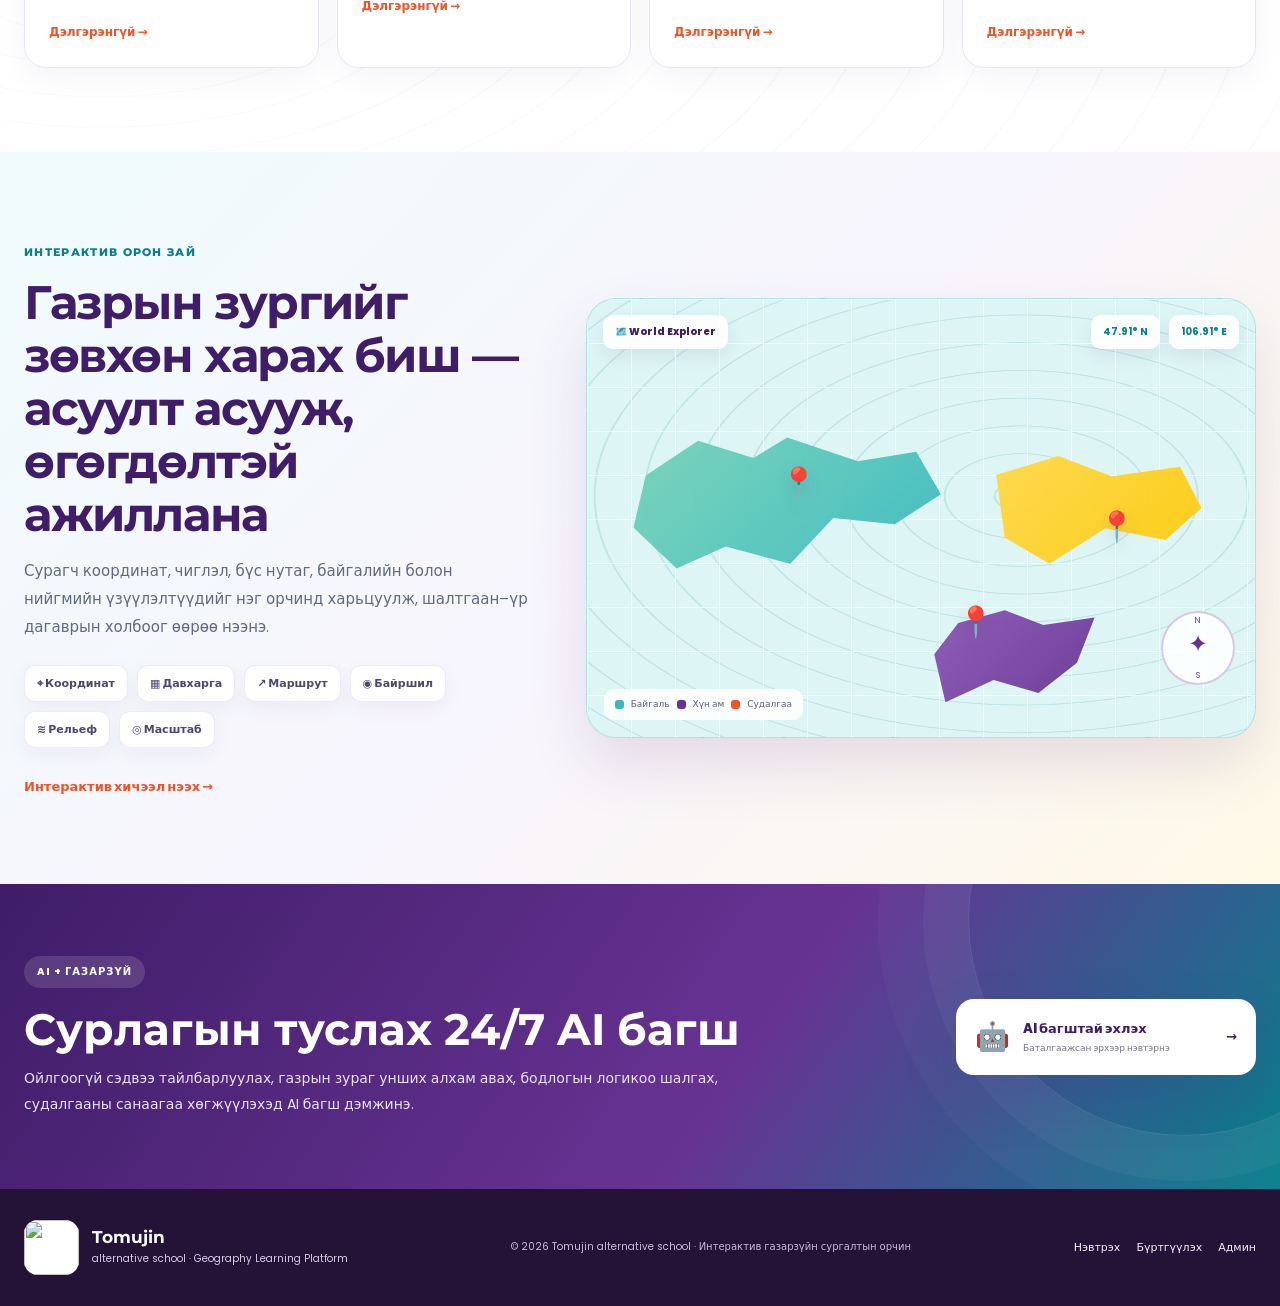
==== commit 797e955a: "Add files via upload" ====
--- a/index.html
+++ b/index.html
@@ -3,9 +3,9 @@
 <head>
   <meta charset="utf-8">
   <meta name="viewport" content="width=device-width,initial-scale=1">
-  <meta name="description" content="GEid Design System — газарзүйн мэдээллийн платформын интерактив сургалтын орчин">
+  <meta name="description" content="Tomujin alternative school — 7–12-р ангийн газарзүйн интерактив сургалтын платформ">
   <meta name="theme-color" content="#ffffff">
-  <title>GEid Design System | Газарзүйн мэдээллийн платформ</title>
+  <title>Tomujin alternative school | Сонирхолтой Газарзүй</title>
   <link rel="preconnect" href="https://fonts.googleapis.com">
   <link rel="preconnect" href="https://fonts.gstatic.com" crossorigin>
   <link href="https://fonts.googleapis.com/css2?family=Montserrat:wght@500;600;700;800&family=Poppins:wght@400;500;600;700&display=swap" rel="stylesheet">
@@ -14,19 +14,13 @@
 <body class="geo-home">
 <header class="geo-header" id="top">
   <div class="geo-shell geo-nav">
-    <a class="geo-brand" href="/" aria-label="GEid Design System">
-      <img src="/assets/header-brand-logo.jpg" alt="GEid logo">
-      <span class="geo-brand-copy">
-        <strong>GEid Design System</strong>
-        <small>Газарзүйн мэдээллийн платформ</small>
-      </span>
-    </a>
+    <button class="geo-menu" id="mobileMenuBtn" type="button" aria-label="Цэс" aria-expanded="false">☰</button>
 
-    <button class="geo-menu" id="mobileMenuBtn" type="button" aria-label="Цэс" aria-expanded="false">☰</button>
-    <nav class="geo-links" id="mainNav">
+    <nav class="geo-links" id="mainNav" aria-label="Үндсэн цэс">
+      <a href="#top">Нүүр</a>
       <a href="#courses">Хичээлүүд</a>
+      <a href="#explorer">Газрын зураг</a>
       <a href="/auth">Даалгавар</a>
-      <a href="/auth">Шалгалт</a>
       <a href="#ai">AI багш</a>
     </nav>
 
@@ -35,97 +29,127 @@
       <a class="geo-login" href="/auth">Нэвтрэх</a>
       <a class="geo-register" href="/auth?mode=register"><span>Бүртгүүлэх</span><b>→</b></a>
     </div>
+
+    <a class="geo-brand" href="/" aria-label="Tomujin alternative school">
+      <img src="/assets/header-brand-logo.jpg" alt="">
+      <span class="geo-brand-copy">
+        <strong>Tomujin</strong>
+        <small>alternative school</small>
+      </span>
+    </a>
   </div>
 </header>
 
 <main>
   <section class="geo-hero">
-    <div class="geo-grid-line geo-grid-line-left"></div>
-    <div class="geo-grid-line geo-grid-line-right"></div>
     <div class="geo-shell geo-hero-grid">
       <div class="geo-copy reveal">
-        <div class="geo-kicker"><span>●</span> Газарзүйн мэдээллийн платформ</div>
-        <h1><span>GEid Design System</span><em>Сонирхолтой Газарзүй</em></h1>
-        <p class="geo-lead">Энэхүү платформ нь GEid дизайны системийн өнгө, типографи, компонент, интеракцийн үндсэн стандартыг ашигласан 7–12-р ангийн интерактив сургалтын орчин юм.</p>
+        <div class="geo-kicker"><span>⌖</span> TOMUJIN · GEOGRAPHY LEARNING</div>
+        <h1><span>Сонирхолтой</span><em>Газарзүй</em></h1>
+        <p class="geo-lead">Tomujin alternative school-ийн 7–12-р ангийн сурагчдад зориулсан газрын зураг, орон зайн сэтгэлгээ, байгаль–нийгмийн уялдаа болон бодит өгөгдөлд суурилсан интерактив сургалтын орчин.</p>
 
         <div class="geo-cta-row">
           <a class="geo-cta geo-cta-orange" href="#courses"><span>→</span> Хичээл эхлүүлэх</a>
-          <button class="geo-cta geo-cta-teal" id="introBtn" type="button"><span>▶</span> Дэлгэрэнгүй үзэх</button>
+          <button class="geo-cta geo-cta-teal" id="introBtn" type="button"><span>▶</span> Платформтой танилцах</button>
         </div>
 
         <div class="geo-badge-row reveal">
-          <span class="geo-chip chip-purple">⚡ 7-12-р анги</span>
-          <span class="geo-chip chip-teal">🛡️ Интерактив</span>
+          <span class="geo-chip chip-purple">🧭 7–12-р анги</span>
+          <span class="geo-chip chip-teal">🌍 Интерактив газарзүй</span>
           <span class="geo-chip chip-lilac">🤖 AI багш</span>
-          <span class="geo-chip chip-yellow">📍 Шинэлэг</span>
+          <span class="geo-chip chip-yellow">📍 Орон зайн сэтгэлгээ</span>
         </div>
 
         <div class="geo-metrics">
           <div class="geo-metric">
             <div class="metric-icon metric-books" aria-hidden="true"><span>🗺️</span></div>
-            <div><b>7-12-р анги</b><span>Ангийн хичээл</span></div>
+            <div><b>6 анги</b><span>7–12-р ангийн агуулга</span></div>
           </div>
           <i></i>
           <div class="geo-metric">
-            <div class="metric-icon metric-map" aria-hidden="true"><span>🧭</span></div>
-            <div><b>3 төрөл</b><span>Сургалтын агуулга</span></div>
+            <div class="metric-icon metric-map" aria-hidden="true"><span>🧪</span></div>
+            <div><b>4 чиглэл</b><span>Газрын зураг · GIS · Байгаль · Нийгэм</span></div>
           </div>
         </div>
       </div>
 
-      <div class="geo-art-wrap reveal" aria-hidden="true">
-        <div class="geo-art-core">
-          <div class="geo-planet-ring ring-1"></div>
-          <div class="geo-planet-ring ring-2"></div>
-          <div class="geo-planet-sphere">
-            <span class="planet-glow"></span>
-            <span class="planet-center">✦</span>
-          </div>
-          <div class="geo-icon-node node-1">🧭</div>
-          <div class="geo-icon-node node-2">🗺️</div>
-          <div class="geo-icon-node node-3">🌋</div>
-          <div class="geo-icon-node node-4">⛰️</div>
-          <div class="geo-icon-node node-5">🌲</div>
-          <div class="geo-icon-node node-6">🏙️</div>
-          <div class="geo-icon-node node-7">💨</div>
-          <div class="geo-icon-node node-8">📍</div>
-          <div class="geo-icon-tag tag-1">Судалгаа</div>
-          <div class="geo-icon-tag tag-2">7-12-р анги</div>
-          <div class="geo-icon-tag tag-3">AI багш</div>
+      <div class="geo-art-wrap reveal" aria-label="Газарзүйн шинжлэх ухааны дүрслэл">
+        <div class="geo-coordinate geo-coordinate-a">47.9185° N · 106.9176° E</div>
+        <div class="geo-coordinate geo-coordinate-b">N 47°55′ · E 106°55′</div>
+        <div class="geo-art-caption">
+          <span>🌐</span>
+          <div><strong>Дэлхийг орон зайгаар ойлгоё</strong><small>Газрын зураг · өгөгдөл · судалгаа</small></div>
         </div>
       </div>
+    </div>
+  </section>
+
+  <section class="geo-principles" aria-label="Сургалтын үндсэн чиглэлүүд">
+    <div class="geo-shell geo-principle-grid">
+      <div class="geo-principle reveal"><span class="teal">🌍</span><div><b>Дэлхийн систем</b><small>Байгаль, уур амьсгал, ус, газрын гадарга</small></div></div>
+      <div class="geo-principle reveal"><span class="purple">🧭</span><div><b>Орон зайн сэтгэлгээ</b><small>Байршил, масштаб, чиглэл, хамаарал</small></div></div>
+      <div class="geo-principle reveal"><span class="yellow">📌</span><div><b>Газрын зураг & GIS</b><small>Давхарга, өгөгдөл, дүрслэл, шинжилгээ</small></div></div>
+      <div class="geo-principle reveal"><span class="orange">🔬</span><div><b>Судалгаа & туршилт</b><small>Ажиглалт, талбайн ажил, бодит асуудал</small></div></div>
     </div>
   </section>
 
   <section class="geo-courses" id="courses">
     <div class="geo-shell">
       <div class="geo-section-heading reveal">
-        <span>КАРТ, КОМПОНЕНТ, ХИЧЭЭЛ</span>
-        <h2>GEid визуал систем дээр суурилсан сургалтын хэсгүүд</h2>
-        <p>Өнгөний палитр, badge, товч, картын хэв маягийг нэг хэлбэрт оруулж, сурагчид ойлгомжтой интерфэйсээр суралцана.</p>
+        <span>СУРАЛЦАХ ЧИГЛЭЛҮҮД</span>
+        <h2>Газарзүйн шинжлэх ухааныг дүрслэл, өгөгдөл, судалгаагаар суралцана</h2>
+        <p>Tomujin-ийн үндсэн өнгөнүүдийг ашигласан нэгэн төрлийн интерфэйс, ойлгомжтой карт, интерактив даалгавар, газрын зургийн хэрэгслүүдээр хичээлийн агуулгыг илүү бодитой болгов.</p>
       </div>
       <div class="geo-course-grid">
-        <a class="geo-course-card reveal" href="/auth">
-          <div class="course-icon cyan">🌍</div>
+        <a class="geo-course-card reveal card-teal" href="/auth">
+          <div class="course-icon cyan">🌎</div>
           <small>ФИЗИК ГАЗАРЗҮЙ</small>
           <h3>Дэлхий ба байгалийн систем</h3>
-          <p>Уур амьсгал, газрын гадарга, ус, хөрс, байгалийн бүсийн талаарх агуулгыг карт хэлбэрээр судална.</p>
+          <p>Уур амьсгал, газрын гадарга, ус, хөрс, биом болон байгалийн үзэгдлийг зураг, схемтэйгээр судална.</p>
           <span>Дэлгэрэнгүй →</span>
         </a>
-        <a class="geo-course-card reveal" href="/auth">
-          <div class="course-icon purple">📊</div>
-          <small>НИЙГЭМ ЭДИЙН ЗАСГИЙН ГАЗАРЗҮЙ</small>
-          <h3>Хүн ам, нийгэм, орон зай</h3>
-          <p>Хүн ам, хотжилт, бүс нутгийн хөгжлийг бүтэцтэй, ойлгомжтой дизайнтайгаар судална.</p>
+        <a class="geo-course-card reveal card-purple" href="/auth">
+          <div class="course-icon purple">🏙️</div>
+          <small>ХҮН АМ & НИЙГЭМ</small>
+          <h3>Хүн, хот, бүс нутаг</h3>
+          <p>Хүн ам, шилжилт хөдөлгөөн, хотжилт, эдийн засаг болон бүс нутгийн ялгааг орон зайн холбоостой ойлгоно.</p>
           <span>Дэлгэрэнгүй →</span>
         </a>
-        <a class="geo-course-card reveal" href="/auth">
-          <div class="course-icon orange">🧪</div>
-          <small>ПРАКТИК АЖИЛ, ТЕСТҮҮД</small>
-          <h3>Шалгалт, дасгал, тест</h3>
-          <p>Практик ажил, сорил, үнэлгээ, AI тайлбарлагчийг нэг дороос ашиглах боломжтой.</p>
+        <a class="geo-course-card reveal card-yellow" href="/auth">
+          <div class="course-icon yellow">🗺️</div>
+          <small>КАРТОГРАФИ & GIS</small>
+          <h3>Газрын зураг ба өгөгдөл</h3>
+          <p>Координат, масштаб, тэмдэглэгээ, давхарга, байршлын өгөгдлийг уншиж, тайлбарлаж, харьцуулна.</p>
           <span>Дэлгэрэнгүй →</span>
         </a>
+        <a class="geo-course-card reveal card-orange" href="/auth">
+          <div class="course-icon orange">⛰️</div>
+          <small>ТАЛБАЙН СУДАЛГАА</small>
+          <h3>Ажиглалт ба практик ажил</h3>
+          <p>Орон нутгийн бодит орчин, маршрут, хэмжилт, ажиглалт, сорил дээр суурилсан судалгааны даалгавар гүйцэтгэнэ.</p>
+          <span>Дэлгэрэнгүй →</span>
+        </a>
+      </div>
+    </div>
+  </section>
+
+  <section class="geo-explorer" id="explorer">
+    <div class="geo-shell geo-explorer-grid">
+      <div class="geo-explorer-copy reveal">
+        <span class="geo-section-tag">ИНТЕРАКТИВ ОРОН ЗАЙ</span>
+        <h2>Газрын зургийг зөвхөн харах биш — асуулт асууж, өгөгдөлтэй ажиллана</h2>
+        <p>Сурагч координат, чиглэл, бүс нутаг, байгалийн болон нийгмийн үзүүлэлтүүдийг нэг орчинд харьцуулж, шалтгаан–үр дагаврын холбоог өөрөө нээнэ.</p>
+        <div class="geo-tool-list">
+          <span>⌖ Координат</span><span>▦ Давхарга</span><span>↗ Маршрут</span><span>◉ Байршил</span><span>≋ Рельеф</span><span>◎ Масштаб</span>
+        </div>
+        <a href="/auth" class="geo-inline-link">Интерактив хичээл нээх →</a>
+      </div>
+      <div class="geo-map-board reveal" aria-hidden="true">
+        <div class="map-toolbar"><span>🗺️ World Explorer</span><b>47.91° N</b><b>106.91° E</b></div>
+        <div class="map-land land-a"></div><div class="map-land land-b"></div><div class="map-land land-c"></div>
+        <span class="map-pin pin-a">📍</span><span class="map-pin pin-b">📍</span><span class="map-pin pin-c">📍</span>
+        <div class="map-compass">N<br><strong>✦</strong><br>S</div>
+        <div class="map-legend"><i class="legend-teal"></i> Байгаль <i class="legend-purple"></i> Хүн ам <i class="legend-orange"></i> Судалгаа</div>
       </div>
     </div>
   </section>
@@ -133,9 +157,9 @@
   <section class="geo-ai" id="ai">
     <div class="geo-shell geo-ai-inner reveal">
       <div>
-        <span class="geo-ai-pill">ШИНЭ БОЛОМЖ</span>
+        <span class="geo-ai-pill">AI + ГАЗАРЗҮЙ</span>
         <h2>Сурлагын туслах 24/7 AI багш</h2>
-        <p>Сурагч асуултаа асууж, ойлгоогүй сэдвээ тайлбарлуулж, газрын зураг болон ойлголт дээрээ шууд зөвлөгөө авч болно.</p>
+        <p>Ойлгоогүй сэдвээ тайлбарлуулах, газрын зураг унших алхам авах, бодлогын логикоо шалгах, судалгааны санаагаа хөгжүүлэхэд AI багш дэмжинэ.</p>
       </div>
       <a href="/auth" class="geo-ai-button"><b>🤖</b><span>AI багштай эхлэх<small>Баталгаажсан эрхээр нэвтэрнэ</small></span>→</a>
     </div>
@@ -145,15 +169,10 @@
 <footer class="geo-footer">
   <div class="geo-shell geo-footer-inner">
     <div class="geo-footer-brand-block">
-      <div class="geo-footer-brand-mark">
-        <img src="/assets/footer-geid-logo.png" alt="GEid logo">
-      </div>
-      <div class="geo-footer-brand-copy">
-        <strong>GEid Design System</strong>
-        <span>Газарзүйн мэдээллийн платформ</span>
-      </div>
+      <div class="geo-footer-brand-mark"><img src="/assets/header-brand-logo.jpg" alt=""></div>
+      <div class="geo-footer-brand-copy"><strong>Tomujin</strong><span>alternative school · Geography Learning Platform</span></div>
     </div>
-    <p>© 2026 GEid · Сургалтыг дэмжих цахим платформ</p>
+    <p>© 2026 Tomujin alternative school · Интерактив газарзүйн сургалтын орчин</p>
     <div><a href="/auth">Нэвтрэх</a><a href="/auth?mode=register">Бүртгүүлэх</a><a href="/admin">Админ</a></div>
   </div>
 </footer>
@@ -161,9 +180,9 @@
 <div class="video-modal" id="videoModal" aria-hidden="true">
   <div class="video-box">
     <button class="modal-close" id="videoClose" aria-label="Хаах">×</button>
-    <div class="video-placeholder"><span>▶</span><h3>GEid Design System</h3><p>Өнгө, компонент, badge, картын нэгдмэл системтэй интерактив газарзүйн сургалтын орчин.</p><a href="/auth?mode=register" class="geo-register">Бүртгүүлэх →</a></div>
+    <div class="video-placeholder"><span>🧭</span><h3>Сонирхолтой Газарзүй</h3><p>Tomujin alternative school-ийн өнгө төрхтэй, газрын зураг, GIS, байгаль–нийгмийн сэдвийг нэгтгэсэн интерактив сургалтын орчин.</p><a href="/auth?mode=register" class="geo-register">Бүртгүүлэх →</a></div>
   </div>
 </div>
 <script src="/script.js"></script>
 </body>
-</html>+</html>
--- a/styles.css
+++ b/styles.css
@@ -1,199 +1,87 @@
 :root{
-  --teal:#22B8C5;
-  --purple:#6B2FA3;
-  --yellow:#FFC60A;
-  --orange:#F05A28;
-  --deep-teal:#0A7C8C;
-  --dark-purple:#3E1B6E;
-  --bg:#FFFFFF;
-  --soft-teal:#E6F7F9;
-  --soft-purple:#F3EDFA;
-  --soft-yellow:#FFFBE1;
-  --line:#E6E6F2;
-  --text:#3E1B6E;
-  --muted:#6C7580;
-  --shadow:0 18px 45px rgba(62,27,110,.10);
+  --teal:#38B9BE;
+  --teal-deep:#087F8C;
+  --purple:#673393;
+  --purple-deep:#3F1D68;
+  --yellow:#FFCA05;
+  --orange:#F45124;
+  --ink:#17213F;
+  --muted:#667085;
+  --line:#E7E8F1;
+  --paper:#FFFFFF;
+  --soft:#F7FAFC;
+  --soft-teal:#E9FAFB;
+  --soft-purple:#F5EEFB;
+  --soft-yellow:#FFF8D7;
+  --soft-orange:#FFF0E9;
+  --shadow:0 22px 60px rgba(63,29,104,.11);
 }
 *{box-sizing:border-box}
 html{scroll-behavior:smooth}
-body{margin:0;background:var(--bg);color:var(--text);font-family:Poppins,system-ui,-apple-system,"Segoe UI",sans-serif}
-a{text-decoration:none;color:inherit}button,input{font:inherit}
-.geo-shell{width:min(1360px,calc(100% - 48px));margin:0 auto}
+body{margin:0;background:var(--paper);color:var(--ink);font-family:Poppins,system-ui,-apple-system,"Segoe UI",sans-serif}
+a{text-decoration:none;color:inherit}button,input{font:inherit}.geo-shell{width:min(1360px,calc(100% - 48px));margin:0 auto}
 
-.geo-header{position:sticky;top:0;z-index:50;background:rgba(255,255,255,.94);backdrop-filter:blur(16px);border-bottom:1px solid rgba(62,27,110,.08)}
-.geo-nav{min-height:88px;display:grid;grid-template-columns:minmax(320px,1fr) auto minmax(320px,1fr);gap:22px;align-items:center}
-.geo-brand{display:flex;align-items:center;gap:16px;min-width:0}
-.geo-brand img{width:86px;height:86px;object-fit:cover;border-radius:20px;flex:0 0 auto;box-shadow:0 12px 28px rgba(62,27,110,.10)}
-.geo-brand-copy{display:flex;flex-direction:column;min-width:0}
-.geo-brand-copy strong{font-family:Montserrat,sans-serif;font-size:22px;line-height:1.1;color:var(--dark-purple)}
-.geo-brand-copy small{margin-top:6px;font-size:14px;color:#4d5373}
-.geo-links{display:flex;align-items:center;justify-content:center;gap:34px}
-.geo-links a{font-weight:600;color:#392d70;transition:.18s}
-.geo-links a:hover{color:var(--orange)}
-.geo-actions{display:flex;align-items:center;justify-self:end;gap:12px}
-.geo-theme,.geo-login,.geo-register{height:48px;border-radius:14px;display:inline-flex;align-items:center;justify-content:center;transition:.18s}
-.geo-theme,.geo-login{padding:0 18px;border:1px solid var(--line);background:#fff;color:var(--text)}
-.geo-theme{width:48px;padding:0;font-size:21px;cursor:pointer}
-.geo-register{padding:0 22px;gap:16px;border:0;background:var(--orange);color:#fff;box-shadow:0 12px 24px rgba(240,90,40,.22);font-weight:700}
-.geo-register b{font-size:22px;line-height:1}
-.geo-theme:hover,.geo-login:hover{transform:translateY(-1px);border-color:#cfc7df}
-.geo-register:hover{transform:translateY(-2px);filter:saturate(1.05)}
-.geo-menu{display:none;border:0;background:none;font-size:28px;color:var(--text)}
+/* Header — brand intentionally sits in the upper-right corner. */
+.geo-header{position:sticky;top:0;z-index:70;background:rgba(255,255,255,.94);backdrop-filter:blur(18px);border-bottom:1px solid rgba(63,29,104,.08)}
+.geo-nav{min-height:86px;display:grid;grid-template-columns:1fr auto auto;align-items:center;gap:24px}
+.geo-menu{display:none;border:0;background:transparent;font-size:28px;color:var(--purple-deep);cursor:pointer}
+.geo-links{display:flex;align-items:center;gap:30px;min-width:0}
+.geo-links a{font-size:14px;font-weight:650;color:#263052;position:relative;padding:32px 0 28px;white-space:nowrap}
+.geo-links a:after{content:"";position:absolute;left:0;right:100%;bottom:19px;height:3px;border-radius:99px;background:var(--teal);transition:.2s}
+.geo-links a:hover{color:var(--purple)}.geo-links a:hover:after{right:0}
+.geo-actions{display:flex;align-items:center;gap:10px}
+.geo-theme,.geo-login,.geo-register{height:46px;border-radius:13px;display:inline-flex;align-items:center;justify-content:center;transition:.18s}
+.geo-theme,.geo-login{padding:0 15px;border:1px solid var(--line);background:#fff;color:var(--purple-deep)}
+.geo-theme{width:46px;padding:0;font-size:20px;cursor:pointer}.geo-login{font-size:13px;font-weight:650}
+.geo-register{padding:0 18px;gap:12px;border:0;background:var(--orange);color:#fff;box-shadow:0 10px 24px rgba(244,81,36,.22);font-size:13px;font-weight:750}
+.geo-theme:hover,.geo-login:hover{transform:translateY(-1px);border-color:#cfc7db}.geo-register:hover{transform:translateY(-2px)}
+.geo-brand{justify-self:end;display:flex;align-items:center;gap:13px;min-width:230px}
+.geo-brand img{width:58px;height:58px;object-fit:cover;border-radius:15px;box-shadow:0 9px 24px rgba(63,29,104,.14);flex:0 0 auto}
+.geo-brand-copy{display:flex;flex-direction:column}.geo-brand-copy strong{font-family:Montserrat,sans-serif;font-size:23px;line-height:1;color:#111827;letter-spacing:-.5px}.geo-brand-copy small{font-size:13px;margin-top:5px;color:#444A59;letter-spacing:.02em}
 
-.geo-hero{position:relative;overflow:hidden;background:radial-gradient(circle at 10% 18%, rgba(34,184,197,.16), transparent 18%),radial-gradient(circle at 84% 16%, rgba(107,47,163,.18), transparent 22%),radial-gradient(circle at 72% 72%, rgba(240,90,40,.10), transparent 18%),linear-gradient(135deg,#fbfdff 0%,#eefbff 28%,#f6f1ff 58%,#fff9ee 100%)}
-.geo-grid-line{position:absolute;border-radius:999px;pointer-events:none;opacity:.55}
-.geo-grid-line-left{left:-140px;top:130px;width:320px;height:320px;border:1px solid rgba(34,184,197,.16);box-shadow:0 0 0 18px rgba(34,184,197,.03),0 0 0 36px rgba(34,184,197,.02)}
-.geo-grid-line-right{right:-120px;bottom:40px;width:260px;height:260px;background:radial-gradient(circle,rgba(107,47,163,.18),transparent 70%);filter:blur(1px)}
-.geo-hero:before,.geo-hero:after{content:"";position:absolute;pointer-events:none}.geo-hero:before{inset:0;background-image:radial-gradient(circle at 12% 24%,rgba(255,255,255,.95) 0 1.5px,transparent 2px),radial-gradient(circle at 22% 68%,rgba(255,255,255,.7) 0 1.2px,transparent 1.8px),radial-gradient(circle at 34% 14%,rgba(107,47,163,.35) 0 1.6px,transparent 2px),radial-gradient(circle at 49% 34%,rgba(34,184,197,.45) 0 1.4px,transparent 2px),radial-gradient(circle at 58% 10%,rgba(255,255,255,.92) 0 1.2px,transparent 2px),radial-gradient(circle at 68% 30%,rgba(255,198,10,.55) 0 1.5px,transparent 2px),radial-gradient(circle at 78% 62%,rgba(255,255,255,.85) 0 1px,transparent 2px),radial-gradient(circle at 88% 18%,rgba(240,90,40,.32) 0 1.7px,transparent 2px),radial-gradient(circle at 92% 76%,rgba(255,255,255,.75) 0 1.1px,transparent 2px)}.geo-hero:after{inset:0;background:linear-gradient(115deg,rgba(255,255,255,.58),rgba(255,255,255,.14) 35%,rgba(255,255,255,.02) 65%)}
+/* Hero */
+.geo-hero{position:relative;overflow:hidden;background:linear-gradient(120deg,#F8FDFF 0%,#EEFBFD 28%,#F6F0FB 60%,#FFF9E8 100%)}
+.geo-hero:before{content:"";position:absolute;inset:0;pointer-events:none;opacity:.48;background-image:repeating-radial-gradient(ellipse at 85% 35%,transparent 0 27px,rgba(56,185,190,.13) 28px 29px,transparent 30px 54px),radial-gradient(circle at 8% 14%,rgba(56,185,190,.2),transparent 20%),radial-gradient(circle at 90% 84%,rgba(244,81,36,.12),transparent 20%)}
+.geo-hero:after{content:"";position:absolute;width:410px;height:410px;border-radius:50%;left:-280px;bottom:-210px;border:1px solid rgba(103,51,147,.08);box-shadow:0 0 0 45px rgba(103,51,147,.025),0 0 0 90px rgba(56,185,190,.025)}
+.geo-hero-grid{position:relative;z-index:2;display:grid;grid-template-columns:minmax(480px,.92fr) minmax(500px,1.08fr);gap:42px;align-items:center;min-height:calc(100vh - 86px);padding:48px 0}
+.geo-copy{padding:10px 0}.geo-kicker{display:inline-flex;align-items:center;gap:9px;padding:9px 15px;border-radius:999px;background:rgba(255,255,255,.72);border:1px solid rgba(56,185,190,.2);color:var(--teal-deep);font-size:12px;font-weight:750;letter-spacing:.05em;box-shadow:0 8px 24px rgba(56,185,190,.07)}.geo-kicker span{font-size:18px;color:var(--orange)}
+.geo-copy h1{margin:22px 0 0;font-family:Montserrat,sans-serif;line-height:.95;letter-spacing:-3px}.geo-copy h1 span,.geo-copy h1 em{display:block}.geo-copy h1 span{font-size:clamp(52px,5vw,78px);color:var(--ink)}.geo-copy h1 em{font-style:normal;margin-top:10px;font-size:clamp(58px,5.7vw,88px);color:var(--purple);position:relative;width:max-content;max-width:100%}.geo-copy h1 em:after{content:"";position:absolute;left:2px;right:0;bottom:-9px;height:7px;background:linear-gradient(90deg,var(--teal),var(--yellow),var(--orange));border-radius:50%;transform:rotate(-1deg)}
+.geo-lead{max-width:680px;margin:30px 0 0;font-size:16px;line-height:1.85;color:#4F5873}.geo-cta-row{display:flex;flex-wrap:wrap;gap:14px;margin-top:28px}.geo-cta{min-width:215px;height:55px;border-radius:14px;display:inline-flex;align-items:center;justify-content:center;gap:11px;color:#fff;font-size:14px;font-weight:750;border:0;cursor:pointer;transition:.18s}.geo-cta-orange{background:var(--orange);box-shadow:0 12px 26px rgba(244,81,36,.22)}.geo-cta-teal{background:var(--teal-deep);box-shadow:0 12px 26px rgba(8,127,140,.18)}.geo-cta:hover{transform:translateY(-2px)}
+.geo-badge-row{display:flex;flex-wrap:wrap;gap:10px;margin-top:22px}.geo-chip{display:inline-flex;align-items:center;padding:9px 13px;border-radius:12px;font-size:12px;font-weight:650;border:1px solid transparent}.chip-purple{background:var(--soft-purple);color:var(--purple)}.chip-teal{background:var(--soft-teal);color:var(--teal-deep)}.chip-lilac{background:#F9F4FF;color:var(--purple-deep)}.chip-yellow{background:var(--soft-yellow);color:#8B6800}
+.geo-metrics{display:flex;align-items:center;gap:24px;margin-top:31px;flex-wrap:wrap}.geo-metrics>i{height:62px;width:1px;background:#DDD8EA}.geo-metric{display:flex;align-items:center;gap:13px}.metric-icon{width:66px;height:66px;border-radius:20px;display:grid;place-items:center;font-size:30px;box-shadow:0 13px 30px rgba(63,29,104,.08);border:1px solid rgba(255,255,255,.8)}.metric-books{background:linear-gradient(145deg,var(--soft-teal),#fff)}.metric-map{background:linear-gradient(145deg,var(--soft-yellow),#fff)}.geo-metric b{display:block;font-family:Montserrat,sans-serif;font-size:20px;color:var(--purple-deep)}.geo-metric span{display:block;margin-top:4px;font-size:11px;color:#737B8E}
+.geo-art-wrap{min-height:650px;border-radius:36px;position:relative;overflow:hidden;background:linear-gradient(180deg,rgba(255,255,255,.05),rgba(255,255,255,.08)),url('/assets/geography-hero-art.webp') center/cover no-repeat;box-shadow:0 28px 70px rgba(63,29,104,.12);border:1px solid rgba(255,255,255,.8)}
+.geo-art-wrap:after{content:"";position:absolute;inset:0;background:linear-gradient(120deg,rgba(255,255,255,.12),transparent 45%),radial-gradient(circle at 12% 82%,rgba(56,185,190,.16),transparent 24%);pointer-events:none}
+.geo-coordinate{position:absolute;z-index:3;padding:8px 12px;border-radius:11px;background:rgba(255,255,255,.82);backdrop-filter:blur(10px);box-shadow:0 8px 24px rgba(63,29,104,.1);font:700 10px/1.2 Montserrat,sans-serif;color:var(--teal-deep);letter-spacing:.04em}.geo-coordinate-a{right:18px;top:18px}.geo-coordinate-b{left:18px;bottom:18px;color:var(--purple)}
+.geo-art-caption{position:absolute;z-index:4;right:22px;bottom:22px;display:flex;align-items:center;gap:12px;background:rgba(255,255,255,.9);padding:13px 16px;border-radius:16px;box-shadow:0 12px 30px rgba(63,29,104,.14)}.geo-art-caption>span{width:40px;height:40px;border-radius:12px;background:var(--soft-teal);display:grid;place-items:center;font-size:20px}.geo-art-caption strong{display:block;font-size:12px;color:var(--purple-deep)}.geo-art-caption small{display:block;margin-top:3px;font-size:9px;color:#7B8292}
 
-.geo-hero-grid{position:relative;z-index:2;display:grid;grid-template-columns:minmax(520px,.95fr) minmax(480px,1.05fr);gap:26px;align-items:center;min-height:calc(100vh - 88px);padding:42px 0 36px}
-.geo-copy{padding:18px 0 18px 10px}
-.geo-kicker{display:inline-flex;align-items:center;gap:8px;padding:10px 18px;border-radius:999px;background:var(--soft-teal);color:var(--dark-purple);font-size:14px;font-weight:600}
-.geo-kicker span{color:var(--teal)}
-.geo-copy h1{margin:22px 0 0;font-family:Montserrat,sans-serif;line-height:.98;letter-spacing:-2px}
-.geo-copy h1 span{display:block;font-size:clamp(46px,5.2vw,72px);color:var(--dark-purple)}
-.geo-copy h1 em{display:block;margin-top:10px;font-style:normal;font-size:clamp(50px,5.8vw,80px);color:var(--purple)}
-.geo-lead{max-width:690px;margin:26px 0 0;font-size:17px;line-height:1.8;color:#4f5573}
-.geo-cta-row{display:flex;flex-wrap:wrap;gap:16px;margin-top:28px}
-.geo-cta{min-width:220px;height:56px;border-radius:14px;display:inline-flex;align-items:center;justify-content:center;gap:12px;color:#fff;font-weight:700;border:0;cursor:pointer;transition:.18s}
-.geo-cta-orange{background:var(--orange);box-shadow:0 12px 22px rgba(240,90,40,.18)}
-.geo-cta-teal{background:var(--teal);box-shadow:0 12px 22px rgba(34,184,197,.18)}
-.geo-cta:hover{transform:translateY(-2px)}
-.geo-badge-row{display:flex;flex-wrap:wrap;gap:12px;margin-top:22px}
-.geo-chip{display:inline-flex;align-items:center;gap:8px;padding:10px 16px;border-radius:14px;font-size:14px;font-weight:600;border:1px solid transparent}
-.chip-purple{background:#F3EDFA;color:var(--purple)}
-.chip-teal{background:#E8F9FB;color:var(--deep-teal)}
-.chip-lilac{background:#F6F0FF;color:var(--dark-purple)}
-.chip-yellow{background:#FFF5CC;color:#9E7400}
-.geo-metrics{display:flex;align-items:center;gap:28px;margin-top:34px;flex-wrap:wrap}
-.geo-metrics>i{width:1px;height:74px;background:#E4DFF0}
-.geo-metric{display:flex;align-items:center;gap:16px;min-width:260px}
-.metric-icon{width:82px;height:82px;border-radius:24px;display:grid;place-items:center;position:relative;overflow:hidden;box-shadow:var(--shadow)}
-.metric-icon span{position:relative;z-index:1;font-size:38px}
-.metric-books{background:linear-gradient(145deg,#ddfbff,#fff 55%,#bff3f7)}
-.metric-map{background:linear-gradient(145deg,#f3ecff,#fff 55%,#ffe8c7)}
-.metric-icon:before{content:"";position:absolute;top:-6px;right:-6px;width:34px;height:34px;border-radius:50%;background:rgba(255,255,255,.55)}
-.geo-metric b{display:block;font-family:Montserrat,sans-serif;font-size:24px;line-height:1.15;color:var(--dark-purple)}
-.geo-metric span{display:block;margin-top:6px;font-size:15px;color:#667085}
-.geo-art-wrap{min-height:640px;border-radius:32px;background:
-  linear-gradient(180deg,rgba(255,255,255,.15),rgba(255,255,255,.15)),
-  url('/assets/geography-hero-art.webp');
-  background-repeat:no-repeat,no-repeat;
-  background-position:center center, right center;
-  background-size:100% 100%, 92%;
-  position:relative}
-.geo-art-wrap:before{content:"";position:absolute;inset:0;border-radius:32px;background:radial-gradient(circle at 72% 20%,rgba(255,255,255,.60),transparent 20%),radial-gradient(circle at 82% 72%,rgba(240,90,40,.11),transparent 18%),radial-gradient(circle at 94% 90%,rgba(107,47,163,.14),transparent 18%)}
-.geo-art-wrap:after{content:"";position:absolute;inset:0;border-radius:32px;border:1px solid rgba(62,27,110,.08)}
+/* Principles */
+.geo-principles{position:relative;z-index:5;margin-top:-16px}.geo-principle-grid{display:grid;grid-template-columns:repeat(4,1fr);background:#fff;border:1px solid var(--line);border-radius:23px;box-shadow:var(--shadow);overflow:hidden}.geo-principle{display:flex;align-items:center;gap:14px;padding:20px 22px;border-right:1px solid var(--line)}.geo-principle:last-child{border-right:0}.geo-principle>span{width:52px;height:52px;border-radius:15px;display:grid;place-items:center;font-size:24px;color:#fff;flex:0 0 auto}.geo-principle>span.teal{background:var(--teal)}.geo-principle>span.purple{background:var(--purple)}.geo-principle>span.yellow{background:var(--yellow)}.geo-principle>span.orange{background:var(--orange)}.geo-principle b{display:block;font-family:Montserrat,sans-serif;font-size:13px;color:var(--ink)}.geo-principle small{display:block;margin-top:5px;font-size:10px;line-height:1.45;color:#7A8294}
 
+/* Courses */
+.geo-courses{padding:92px 0 84px;background:#fff;position:relative}.geo-courses:before{content:"";position:absolute;inset:0;pointer-events:none;opacity:.55;background-image:repeating-radial-gradient(ellipse at 8% 75%,transparent 0 31px,rgba(103,51,147,.055) 32px 33px,transparent 34px 62px)}
+.geo-courses>.geo-shell{position:relative;z-index:2}.geo-section-heading{text-align:center;max-width:900px;margin:0 auto 40px}.geo-section-heading>span,.geo-section-tag{font-family:Montserrat,sans-serif;font-size:11px;font-weight:800;letter-spacing:.12em;color:var(--teal-deep)}.geo-section-heading h2{margin:13px 0;font-family:Montserrat,sans-serif;font-size:clamp(32px,3.5vw,46px);line-height:1.17;letter-spacing:-1.3px;color:var(--purple-deep)}.geo-section-heading p{margin:0;font-size:15px;line-height:1.8;color:#697186}
+.geo-course-grid{display:grid;grid-template-columns:repeat(4,1fr);gap:18px}.geo-course-card{position:relative;padding:25px 24px 24px;border:1px solid #E8E5EF;border-radius:22px;background:rgba(255,255,255,.94);box-shadow:0 10px 28px rgba(63,29,104,.055);transition:.2s;overflow:hidden}.geo-course-card:before{content:"";position:absolute;top:0;left:0;right:0;height:5px}.card-teal:before{background:var(--teal)}.card-purple:before{background:var(--purple)}.card-yellow:before{background:var(--yellow)}.card-orange:before{background:var(--orange)}.geo-course-card:hover{transform:translateY(-6px);box-shadow:0 22px 44px rgba(63,29,104,.11)}
+.course-icon{width:58px;height:58px;border-radius:17px;display:grid;place-items:center;font-size:27px;margin-bottom:17px;color:#fff}.course-icon.cyan{background:linear-gradient(145deg,var(--teal),var(--teal-deep))}.course-icon.purple{background:linear-gradient(145deg,#8A50B7,var(--purple))}.course-icon.yellow{background:linear-gradient(145deg,#FFD942,var(--yellow))}.course-icon.orange{background:linear-gradient(145deg,#FF814E,var(--orange))}.geo-course-card small{display:block;font-family:Montserrat,sans-serif;font-size:9px;font-weight:800;letter-spacing:.1em;color:#7C7692}.geo-course-card h3{margin:9px 0 11px;font-family:Montserrat,sans-serif;font-size:20px;line-height:1.28;color:var(--ink)}.geo-course-card p{margin:0;color:#687186;line-height:1.7;font-size:12px;min-height:103px}.geo-course-card>span{display:inline-flex;margin-top:16px;font-size:12px;font-weight:750;color:var(--orange)}
 
-.geo-art-core{position:absolute;inset:0;display:flex;align-items:center;justify-content:center}.geo-planet-sphere{position:relative;width:250px;height:250px;border-radius:50%;background:radial-gradient(circle at 34% 30%,#4dd4de 0%,#22b8c5 24%,#1fa0ba 38%,#ffc60a 58%,#f05a28 75%,#6b2fa3 100%);box-shadow:0 0 0 18px rgba(255,255,255,.16),0 24px 55px rgba(62,27,110,.18);display:grid;place-items:center;z-index:2}.planet-glow{position:absolute;inset:-14px;border-radius:50%;background:radial-gradient(circle,rgba(255,255,255,.45),transparent 70%);filter:blur(10px)}.planet-center{position:relative;z-index:2;font-size:78px;color:#fff;text-shadow:0 4px 20px rgba(62,27,110,.25)}.geo-planet-ring{position:absolute;border-radius:50%;border:1.6px dashed rgba(62,27,110,.18)}.ring-1{width:420px;height:420px;transform:rotate(12deg)}.ring-2{width:520px;height:520px;transform:rotate(-18deg)}.geo-icon-node{position:absolute;z-index:3;width:74px;height:74px;border-radius:22px;background:rgba(255,255,255,.92);display:grid;place-items:center;font-size:34px;box-shadow:0 16px 32px rgba(62,27,110,.11);border:1px solid rgba(62,27,110,.08)}.node-1{top:92px;left:145px}.node-2{top:62px;right:92px}.node-3{right:88px;bottom:108px}.node-4{top:122px;right:186px}.node-5{right:60px;top:232px}.node-6{bottom:92px;left:162px}.node-7{bottom:170px;left:88px}.node-8{bottom:118px;right:178px}.geo-icon-tag{position:absolute;z-index:4;padding:12px 18px;border-radius:16px;background:rgba(255,255,255,.94);border:1px solid rgba(62,27,110,.08);font-weight:600;color:var(--dark-purple);box-shadow:0 12px 28px rgba(62,27,110,.08)}.tag-1{top:174px;left:92px}.tag-2{top:256px;right:50px}.tag-3{bottom:154px;left:110px}
+/* Explorer */
+.geo-explorer{padding:86px 0;background:linear-gradient(135deg,#F0FBFC,#F8F5FD 54%,#FFF9E7);overflow:hidden}.geo-explorer-grid{display:grid;grid-template-columns:.86fr 1.14fr;gap:56px;align-items:center}.geo-explorer-copy h2{margin:13px 0 16px;font-family:Montserrat,sans-serif;font-size:clamp(34px,3.7vw,49px);line-height:1.12;letter-spacing:-1.4px;color:var(--purple-deep)}.geo-explorer-copy p{margin:0;font-size:15px;line-height:1.85;color:#616A80}.geo-tool-list{display:flex;flex-wrap:wrap;gap:9px;margin:25px 0}.geo-tool-list span{padding:9px 12px;border-radius:11px;background:#fff;border:1px solid rgba(103,51,147,.1);box-shadow:0 7px 20px rgba(63,29,104,.05);font-size:11px;font-weight:700;color:#4B4770}.geo-inline-link{display:inline-flex;color:var(--orange);font-size:13px;font-weight:800}
+.geo-map-board{position:relative;min-height:440px;border-radius:30px;overflow:hidden;border:1px solid rgba(56,185,190,.28);box-shadow:0 28px 60px rgba(63,29,104,.12);background-color:#DDF5F4;background-image:linear-gradient(rgba(255,255,255,.8) 1px,transparent 1px),linear-gradient(90deg,rgba(255,255,255,.8) 1px,transparent 1px),repeating-radial-gradient(ellipse at 65% 45%,transparent 0 25px,rgba(8,127,140,.13) 26px 27px,transparent 28px 50px);background-size:44px 44px,44px 44px,auto}.map-toolbar{position:absolute;z-index:5;top:16px;left:16px;right:16px;display:flex;align-items:center;gap:9px}.map-toolbar span,.map-toolbar b{background:rgba(255,255,255,.92);padding:9px 12px;border-radius:10px;box-shadow:0 7px 18px rgba(63,29,104,.08);font-size:10px}.map-toolbar span{margin-right:auto;font-weight:800;color:var(--purple-deep)}.map-toolbar b{color:var(--teal-deep)}.map-land{position:absolute;filter:drop-shadow(0 10px 16px rgba(8,127,140,.08));opacity:.94}.land-a{width:46%;height:36%;left:7%;top:28%;background:linear-gradient(135deg,#78D3B6,#38B9BE);clip-path:polygon(4% 34%,21% 12%,39% 23%,50% 10%,73% 25%,92% 19%,100% 46%,85% 65%,65% 61%,51% 90%,30% 79%,14% 93%,0 67%)}.land-b{width:32%;height:27%;right:8%;top:35%;background:linear-gradient(135deg,#FFD848,#FFCA05);clip-path:polygon(4% 19%,33% 3%,58% 20%,90% 12%,100% 47%,83% 74%,55% 64%,29% 94%,8% 72%)}.land-c{width:24%;height:21%;right:24%;bottom:8%;background:linear-gradient(135deg,#8B55B4,#673393);clip-path:polygon(15% 14%,44% 0,68% 16%,100% 8%,89% 57%,65% 90%,37% 76%,7% 100%,0 48%)}.map-pin{position:absolute;z-index:4;font-size:30px;filter:drop-shadow(0 8px 8px rgba(63,29,104,.14))}.pin-a{left:29%;top:37%}.pin-b{right:18%;top:47%}.pin-c{right:39%;bottom:21%}.map-compass{position:absolute;z-index:4;right:20px;bottom:52px;width:74px;height:74px;border-radius:50%;background:rgba(255,255,255,.88);border:2px solid rgba(103,51,147,.25);display:grid;place-items:center;text-align:center;font-size:8px;color:var(--purple);line-height:1}.map-compass strong{font-size:24px}.map-legend{position:absolute;z-index:4;left:17px;bottom:17px;padding:9px 11px;border-radius:10px;background:rgba(255,255,255,.92);font-size:9px;color:#596177;display:flex;align-items:center;gap:7px}.map-legend i{width:9px;height:9px;border-radius:3px}.legend-teal{background:var(--teal)}.legend-purple{background:var(--purple)}.legend-orange{background:var(--orange)}
 
-.geo-courses{padding:86px 0;background:#fff}
-.geo-section-heading{text-align:center;max-width:860px;margin:0 auto 38px}
-.geo-section-heading>span{font-family:Montserrat,sans-serif;font-size:13px;font-weight:800;letter-spacing:.06em;color:var(--purple)}
-.geo-section-heading h2{margin:14px 0;font-family:Montserrat,sans-serif;font-size:42px;line-height:1.15;color:var(--dark-purple)}
-.geo-section-heading p{margin:0;font-size:17px;line-height:1.8;color:#666f86}
-.geo-course-grid{display:grid;grid-template-columns:repeat(3,1fr);gap:24px}
-.geo-course-card{padding:28px;border:1px solid #E8E2F3;border-radius:24px;background:#fff;box-shadow:0 10px 25px rgba(62,27,110,.05);transition:.18s}
-.geo-course-card:hover{transform:translateY(-6px);box-shadow:0 20px 38px rgba(62,27,110,.10)}
-.course-icon{width:64px;height:64px;border-radius:50%;display:grid;place-items:center;font-size:28px;margin-bottom:18px}
-.course-icon.cyan{background:linear-gradient(145deg,#22B8C5,#0A7C8C);color:#fff}
-.course-icon.purple{background:linear-gradient(145deg,#6B2FA3,#3E1B6E);color:#fff}
-.course-icon.orange{background:linear-gradient(145deg,#FF8C3A,#F05A28);color:#fff}
-.geo-course-card small{display:block;font-family:Montserrat,sans-serif;font-size:11px;font-weight:800;letter-spacing:.08em;color:#6D62A5}
-.geo-course-card h3{margin:10px 0 12px;font-family:Montserrat,sans-serif;font-size:24px;line-height:1.25;color:var(--dark-purple)}
-.geo-course-card p{margin:0;color:#606A7E;line-height:1.75;font-size:14px;min-height:98px}
-.geo-course-card>span{display:inline-flex;margin-top:18px;font-weight:700;color:var(--orange)}
+/* AI + footer */
+.geo-ai{padding:72px 0;background:linear-gradient(125deg,var(--purple-deep),var(--purple) 58%,var(--teal-deep));color:#fff;position:relative;overflow:hidden}.geo-ai:after{content:"";position:absolute;right:-120px;top:-180px;width:430px;height:430px;border-radius:50%;border:1px solid rgba(255,255,255,.13);box-shadow:0 0 0 45px rgba(255,255,255,.04),0 0 0 90px rgba(255,255,255,.025)}.geo-ai-inner{position:relative;z-index:2;display:flex;align-items:center;justify-content:space-between;gap:36px}.geo-ai-pill{display:inline-block;padding:8px 13px;border-radius:999px;background:rgba(255,255,255,.13);font-size:10px;font-weight:800;letter-spacing:.1em}.geo-ai h2{margin:14px 0 10px;font-family:Montserrat,sans-serif;font-size:clamp(32px,3.5vw,44px)}.geo-ai p{margin:0;max-width:760px;line-height:1.8;color:#E9E1F2;font-size:14px}.geo-ai-button{min-width:300px;padding:17px 19px;border-radius:18px;background:#fff;color:var(--purple-deep);display:flex;align-items:center;gap:13px;box-shadow:var(--shadow);font-size:13px;font-weight:750}.geo-ai-button b{font-size:28px}.geo-ai-button span{flex:1}.geo-ai-button small{display:block;margin-top:3px;font-size:9px;color:#79738C;font-weight:500}
+.geo-footer{padding:31px 0;background:#241237;color:#fff}.geo-footer-inner{display:flex;align-items:center;justify-content:space-between;gap:22px;flex-wrap:wrap}.geo-footer-brand-block{display:flex;align-items:center;gap:13px}.geo-footer-brand-mark{width:55px;height:55px;border-radius:14px;overflow:hidden;background:#fff}.geo-footer-brand-mark img{width:100%;height:100%;object-fit:cover}.geo-footer-brand-copy strong{display:block;font-family:Montserrat,sans-serif;font-size:17px}.geo-footer-brand-copy span{display:block;margin-top:4px;color:#D7CCE3;font-size:10px}.geo-footer p{margin:0;color:#C8BBD7;font-size:10px}.geo-footer-inner>div:last-child{display:flex;gap:16px;font-size:11px;color:#F4EFF9}
 
-.geo-ai{padding:72px 0;background:linear-gradient(135deg,var(--dark-purple),var(--purple));color:#fff}
-.geo-ai-inner{display:flex;align-items:center;justify-content:space-between;gap:34px}
-.geo-ai-pill{display:inline-block;padding:8px 14px;border-radius:999px;background:rgba(255,255,255,.14);font-size:11px;font-weight:700;letter-spacing:.08em}
-.geo-ai h2{margin:16px 0 12px;font-family:Montserrat,sans-serif;font-size:40px}
-.geo-ai p{margin:0;max-width:760px;line-height:1.8;color:#E6DEF4}
-.geo-ai-button{min-width:300px;padding:18px 20px;border-radius:20px;background:#fff;color:var(--dark-purple);display:flex;align-items:center;gap:14px;box-shadow:var(--shadow);font-weight:700}
-.geo-ai-button b{font-size:30px}
-.geo-ai-button span{flex:1}
-.geo-ai-button small{display:block;margin-top:4px;font-size:11px;color:#6B658A;font-weight:500}
+/* Modal / reveal */
+.video-modal{position:fixed;inset:0;background:rgba(24,17,36,.67);z-index:300;display:none;place-items:center;padding:22px;backdrop-filter:blur(8px)}.video-modal.open{display:grid}.video-box{width:min(620px,100%);position:relative;border-radius:28px;background:#fff;overflow:hidden;box-shadow:0 28px 70px rgba(0,0,0,.25)}.modal-close{position:absolute;top:14px;right:14px;width:40px;height:40px;border:0;border-radius:50%;background:#fff;color:var(--purple-deep);font-size:25px;cursor:pointer;box-shadow:0 8px 18px rgba(0,0,0,.08)}.video-placeholder{padding:60px 34px 38px;text-align:center;background:linear-gradient(135deg,#fff,#F5F0FA)}.video-placeholder>span{display:grid;place-items:center;width:78px;height:78px;margin:0 auto 20px;border-radius:50%;background:linear-gradient(145deg,var(--teal),var(--purple));color:#fff;font-size:31px;box-shadow:0 14px 28px rgba(63,29,104,.18)}.video-placeholder h3{margin:0 0 10px;font-family:Montserrat,sans-serif;font-size:31px;color:var(--purple-deep)}.video-placeholder p{max-width:470px;margin:0 auto 25px;line-height:1.7;color:#626A7E;font-size:13px}.video-placeholder .geo-register{display:inline-flex}
+.reveal{opacity:0;transform:translateY(16px);transition:opacity .6s ease,transform .6s ease}.reveal.visible{opacity:1;transform:none}
 
-.geo-footer{padding:34px 0;background:var(--dark-purple);color:#fff}
-.geo-footer-inner{display:flex;align-items:center;justify-content:space-between;gap:24px;flex-wrap:wrap}
-.geo-footer-brand-block{display:flex;align-items:center;gap:16px}
-.geo-footer-brand-mark{width:88px;height:88px;border-radius:22px;background:#fff;display:grid;place-items:center;overflow:hidden;box-shadow:0 14px 28px rgba(0,0,0,.18)}
-.geo-footer-brand-mark img{width:100%;height:100%;object-fit:contain;padding:6px;background:#fff}
-.geo-footer-brand-copy strong{display:block;font-family:Montserrat,sans-serif;font-size:18px}
-.geo-footer-brand-copy span{display:block;margin-top:6px;color:#DDD6F4;font-size:14px}
-.geo-footer p{margin:0;color:#D3CBEA;font-size:13px}
-.geo-footer-inner>div:last-child{display:flex;gap:18px;flex-wrap:wrap;color:#fff;font-size:14px}
-
-.video-modal{position:fixed;inset:0;background:rgba(20,18,42,.62);z-index:300;display:none;place-items:center;padding:22px;backdrop-filter:blur(8px)}
-.video-modal.open{display:grid}
-.video-box{width:min(620px,100%);position:relative;border-radius:30px;background:#fff;overflow:hidden;box-shadow:0 25px 60px rgba(0,0,0,.22)}
-.modal-close{position:absolute;top:14px;right:14px;width:42px;height:42px;border:0;border-radius:50%;background:#fff;color:var(--dark-purple);font-size:26px;cursor:pointer;box-shadow:0 8px 18px rgba(0,0,0,.08)}
-.video-placeholder{padding:62px 36px 40px;text-align:center;background:linear-gradient(135deg,#fff,#F7F2FF)}
-.video-placeholder>span{display:grid;place-items:center;width:82px;height:82px;margin:0 auto 22px;border-radius:50%;background:linear-gradient(145deg,var(--orange),#ff8e42);color:#fff;font-size:32px;box-shadow:0 14px 28px rgba(240,90,40,.22)}
-.video-placeholder h3{margin:0 0 10px;font-family:Montserrat,sans-serif;font-size:34px;color:var(--dark-purple)}
-.video-placeholder p{max-width:460px;margin:0 auto 28px;line-height:1.75;color:#5E667C}
-.video-placeholder .geo-register{display:inline-flex}
-
-.reveal{opacity:0;transform:translateY(18px);transition:opacity .6s ease,transform .6s ease}
-.reveal.visible{opacity:1;transform:none}
-
-body.geo-dark{background:#181327;color:#fff}
-body.geo-dark .geo-header{background:rgba(25,19,39,.92);border-color:rgba(255,255,255,.08)}
-body.geo-dark .geo-brand-copy strong{color:#fff}
-body.geo-dark .geo-brand-copy small,body.geo-dark .geo-links a,body.geo-dark .geo-login,body.geo-dark .geo-theme{color:#E6DEF4}
-body.geo-dark .geo-theme,body.geo-dark .geo-login{background:#261d3d;border-color:#40325f}
-body.geo-dark .geo-hero{background:radial-gradient(circle at 8% 10%, rgba(34,184,197,.12), transparent 18%),radial-gradient(circle at 90% 12%, rgba(107,47,163,.18), transparent 22%),#171224}
-body.geo-dark .geo-kicker{background:rgba(34,184,197,.14);color:#E5F9FB}
-body.geo-dark .geo-copy h1 span,body.geo-dark .geo-copy h1 em,body.geo-dark .geo-metric b,body.geo-dark .geo-section-heading h2{color:#fff}
-body.geo-dark .geo-lead,body.geo-dark .geo-metric span,body.geo-dark .geo-section-heading p{color:#C9C2D9}
-body.geo-dark .geo-chip{border-color:rgba(255,255,255,.06)}
-body.geo-dark .geo-metrics>i{background:#40345e}
-body.geo-dark .geo-art-wrap:after{border-color:rgba(255,255,255,.08)}
-body.geo-dark .geo-courses{background:#171224}
-body.geo-dark .geo-course-card{background:#201932;border-color:#372a52}
-body.geo-dark .geo-course-card p{color:#CBC4DB}
-body.geo-dark .geo-footer{background:#120D1F}body.geo-dark .geo-hero{background:radial-gradient(circle at 10% 18%, rgba(34,184,197,.14), transparent 18%),radial-gradient(circle at 84% 16%, rgba(107,47,163,.22), transparent 22%),radial-gradient(circle at 72% 72%, rgba(240,90,40,.10), transparent 18%),linear-gradient(135deg,#161124 0%,#1a1730 38%,#1d1633 70%,#1b1128 100%)}body.geo-dark .geo-art-wrap{background:radial-gradient(circle at 50% 50%,rgba(255,255,255,.10),transparent 24%),radial-gradient(circle at 66% 18%,rgba(34,184,197,.18),transparent 20%),radial-gradient(circle at 82% 78%,rgba(240,90,40,.12),transparent 18%),linear-gradient(145deg,rgba(255,255,255,.03),rgba(255,255,255,.01));border-color:rgba(255,255,255,.08)}body.geo-dark .geo-icon-node,body.geo-dark .geo-icon-tag{background:rgba(31,25,50,.86);color:#fff;border-color:rgba(255,255,255,.08)}body.geo-dark .geo-planet-ring{border-color:rgba(255,255,255,.16)}body.geo-dark .geo-brand img{box-shadow:0 10px 26px rgba(0,0,0,.24)}
+/* Dark mode */
+body.geo-dark{background:#17111F;color:#F8F5FA}body.geo-dark .geo-header{background:rgba(24,17,34,.94);border-color:rgba(255,255,255,.08)}body.geo-dark .geo-brand-copy strong{color:#fff}body.geo-dark .geo-brand-copy small,body.geo-dark .geo-links a{color:#DDD2E6}body.geo-dark .geo-theme,body.geo-dark .geo-login{background:#281D34;border-color:#453255;color:#F0EAF4}body.geo-dark .geo-hero{background:linear-gradient(125deg,#171620,#151B28 33%,#20162B 68%,#241D13)}body.geo-dark .geo-hero:before{opacity:.2}body.geo-dark .geo-kicker{background:rgba(255,255,255,.06);border-color:rgba(56,185,190,.18);color:#9FE3E5}body.geo-dark .geo-copy h1 span{color:#fff}body.geo-dark .geo-lead{color:#C9C3D0}body.geo-dark .geo-metric b{color:#fff}body.geo-dark .geo-metric span{color:#BDB5C8}body.geo-dark .geo-principle-grid,body.geo-dark .geo-course-card{background:#21192A;border-color:#3A2B47}body.geo-dark .geo-principle{border-color:#3A2B47}body.geo-dark .geo-principle b,body.geo-dark .geo-course-card h3,body.geo-dark .geo-section-heading h2{color:#fff}body.geo-dark .geo-principle small,body.geo-dark .geo-course-card p,body.geo-dark .geo-section-heading p{color:#C9C1D2}body.geo-dark .geo-courses{background:#18121F}body.geo-dark .geo-explorer{background:linear-gradient(135deg,#142126,#1E1728 58%,#252016)}body.geo-dark .geo-explorer-copy h2{color:#fff}body.geo-dark .geo-explorer-copy p{color:#C9C1D2}body.geo-dark .geo-tool-list span{background:#251C30;border-color:#493759;color:#E6DCEA}
 
 @media(max-width:1180px){
-  .geo-nav{grid-template-columns:minmax(280px,1fr) auto;gap:18px}
-  .geo-actions{display:none}
-  .geo-menu{display:block;justify-self:end}
-  .geo-links{position:absolute;top:88px;left:24px;right:24px;display:none;flex-direction:column;align-items:flex-start;gap:0;padding:10px;border-radius:18px;background:#fff;border:1px solid var(--line);box-shadow:var(--shadow)}
-  .geo-links.open{display:flex}
-  .geo-links a{width:100%;padding:14px 12px}
-  .geo-hero-grid{grid-template-columns:1fr;min-height:auto;padding:42px 0}
-  .geo-art-wrap{min-height:520px}.geo-planet-sphere{width:220px;height:220px}.ring-1{width:360px;height:360px}.ring-2{width:440px;height:440px}.geo-icon-node{width:66px;height:66px;font-size:30px}.node-1{left:86px;top:84px}.node-2{right:64px;top:54px}.node-3{right:58px;bottom:90px}.node-4{right:140px;top:110px}.node-5{right:38px;top:210px}.node-6{left:118px;bottom:74px}.node-7{left:54px;bottom:148px}.node-8{right:144px;bottom:98px}.tag-1{top:148px;left:48px}.tag-2{top:224px;right:28px}.tag-3{bottom:128px;left:78px}
-  .geo-ai-inner{flex-direction:column;align-items:flex-start}
+  .geo-nav{grid-template-columns:auto 1fr auto}.geo-menu{display:block;grid-column:1}.geo-brand{grid-column:3;min-width:0}.geo-actions{display:none}.geo-links{position:absolute;top:86px;left:24px;right:24px;display:none;flex-direction:column;align-items:stretch;gap:0;padding:10px;border-radius:18px;background:#fff;border:1px solid var(--line);box-shadow:var(--shadow)}.geo-links.open{display:flex}.geo-links a{padding:13px 12px;border-radius:10px}.geo-links a:after{display:none}.geo-links a:hover{background:var(--soft-teal)}body.geo-dark .geo-links{background:#21192A;border-color:#3A2B47}
+  .geo-hero-grid{grid-template-columns:1fr;min-height:auto}.geo-art-wrap{min-height:600px}.geo-principle-grid{grid-template-columns:1fr 1fr}.geo-principle:nth-child(2){border-right:0}.geo-principle:nth-child(-n+2){border-bottom:1px solid var(--line)}.geo-course-grid{grid-template-columns:1fr 1fr}.geo-explorer-grid{grid-template-columns:1fr;gap:38px}.geo-ai-inner{flex-direction:column;align-items:flex-start}
 }
 @media(max-width:760px){
-  .geo-shell{width:calc(100% - 28px)}
-  .geo-nav{min-height:72px}
-  .geo-brand img{width:60px;height:60px}
-  .geo-brand-copy strong{font-size:18px}
-  .geo-brand-copy small{font-size:12px}
-  .geo-links{top:72px;left:14px;right:14px}
-  .geo-copy{padding:8px 0}
-  .geo-copy h1 span{font-size:40px}
-  .geo-copy h1 em{font-size:46px}
-  .geo-lead{font-size:15px;line-height:1.7}
-  .geo-cta{width:100%;min-width:0}
-  .geo-badge-row{gap:10px}
-  .geo-chip{font-size:13px}
-  .geo-metrics{gap:16px;align-items:stretch}
-  .geo-metrics>i{display:none}
-  .geo-metric{width:100%;min-width:0}
-  .metric-icon{width:68px;height:68px;border-radius:20px}
-  .metric-icon span{font-size:30px}
-  .geo-metric b{font-size:19px}
-  .geo-metric span{font-size:13px}
-  .geo-art-wrap{min-height:360px}.geo-planet-sphere{width:170px;height:170px}.planet-center{font-size:54px}.ring-1{width:270px;height:270px}.ring-2{width:330px;height:330px}.geo-icon-node{width:48px;height:48px;border-radius:16px;font-size:22px}.geo-icon-tag{padding:8px 12px;font-size:12px}.node-1{left:18px;top:60px}.node-2{right:12px;top:28px}.node-3{right:10px;bottom:50px}.node-4{right:86px;top:74px}.node-5{right:2px;top:142px}.node-6{left:44px;bottom:44px}.node-7{left:6px;bottom:108px}.node-8{right:90px;bottom:64px}.tag-1{top:114px;left:8px}.tag-2{top:164px;right:2px}.tag-3{bottom:98px;left:26px}
-  .geo-section-heading h2{font-size:32px}
-  .geo-course-grid{grid-template-columns:1fr}
-  .geo-course-card p{min-height:0}
-  .geo-ai h2{font-size:31px}
-  .geo-ai-button{width:100%;min-width:0}
-  .geo-footer-inner{flex-direction:column;align-items:flex-start}
-  .geo-footer-inner>div:last-child{justify-content:flex-start}
-  .video-placeholder{padding:56px 24px 32px}
+  .geo-shell{width:calc(100% - 28px)}.geo-nav{min-height:72px}.geo-links{top:72px;left:14px;right:14px}.geo-brand{gap:9px}.geo-brand img{width:46px;height:46px;border-radius:12px}.geo-brand-copy strong{font-size:17px}.geo-brand-copy small{font-size:10px}.geo-copy h1{letter-spacing:-2px}.geo-copy h1 span{font-size:42px}.geo-copy h1 em{font-size:49px}.geo-lead{font-size:14px;line-height:1.75}.geo-cta{width:100%;min-width:0}.geo-metrics{gap:14px}.geo-metrics>i{display:none}.geo-metric{width:100%}.geo-art-wrap{min-height:390px;background-size:cover}.geo-coordinate-b{display:none}.geo-art-caption{left:14px;right:14px;bottom:14px}.geo-principle-grid{grid-template-columns:1fr}.geo-principle{border-right:0!important;border-bottom:1px solid var(--line)}.geo-principle:last-child{border-bottom:0}.geo-course-grid{grid-template-columns:1fr}.geo-course-card p{min-height:0}.geo-explorer{padding:66px 0}.geo-map-board{min-height:350px}.map-toolbar b{display:none}.map-compass{width:62px;height:62px}.geo-ai{padding:60px 0}.geo-ai-button{width:100%;min-width:0}.geo-footer-inner{flex-direction:column;align-items:flex-start}.video-placeholder{padding:55px 22px 30px}
 }
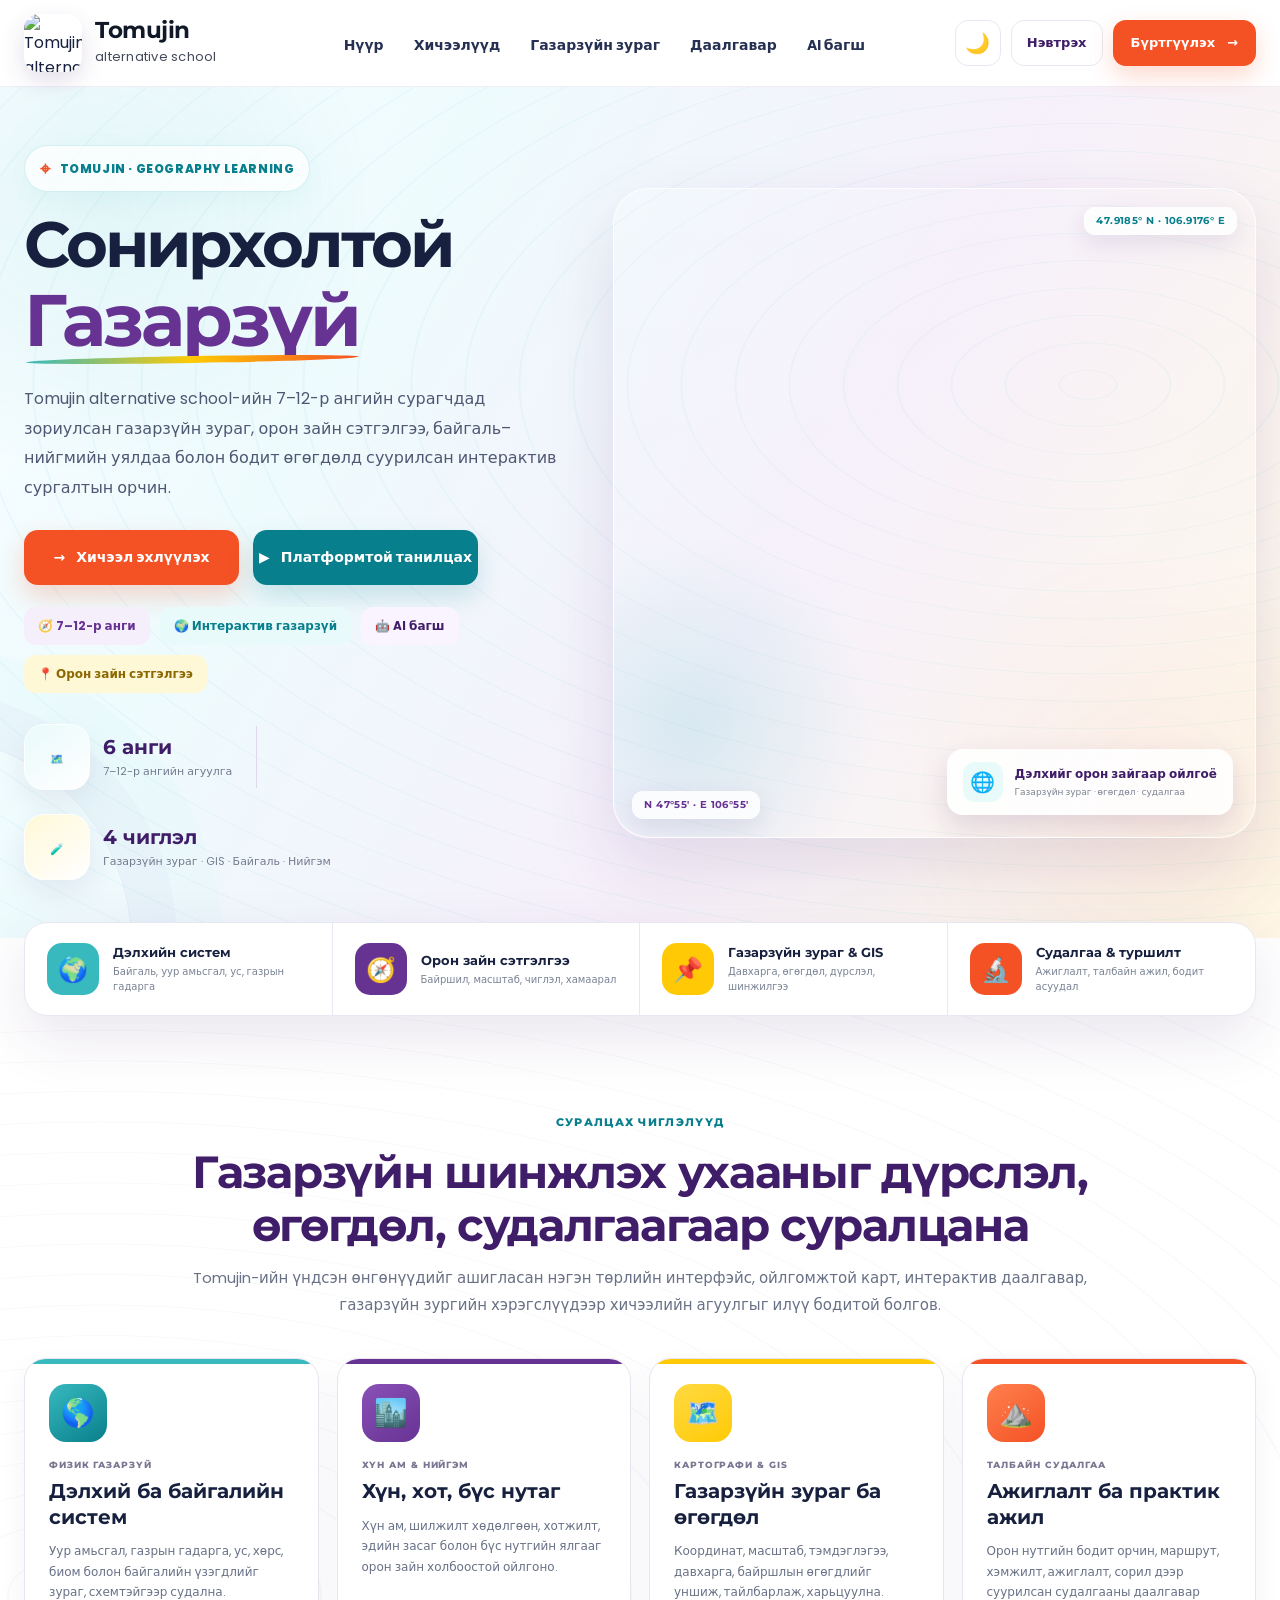
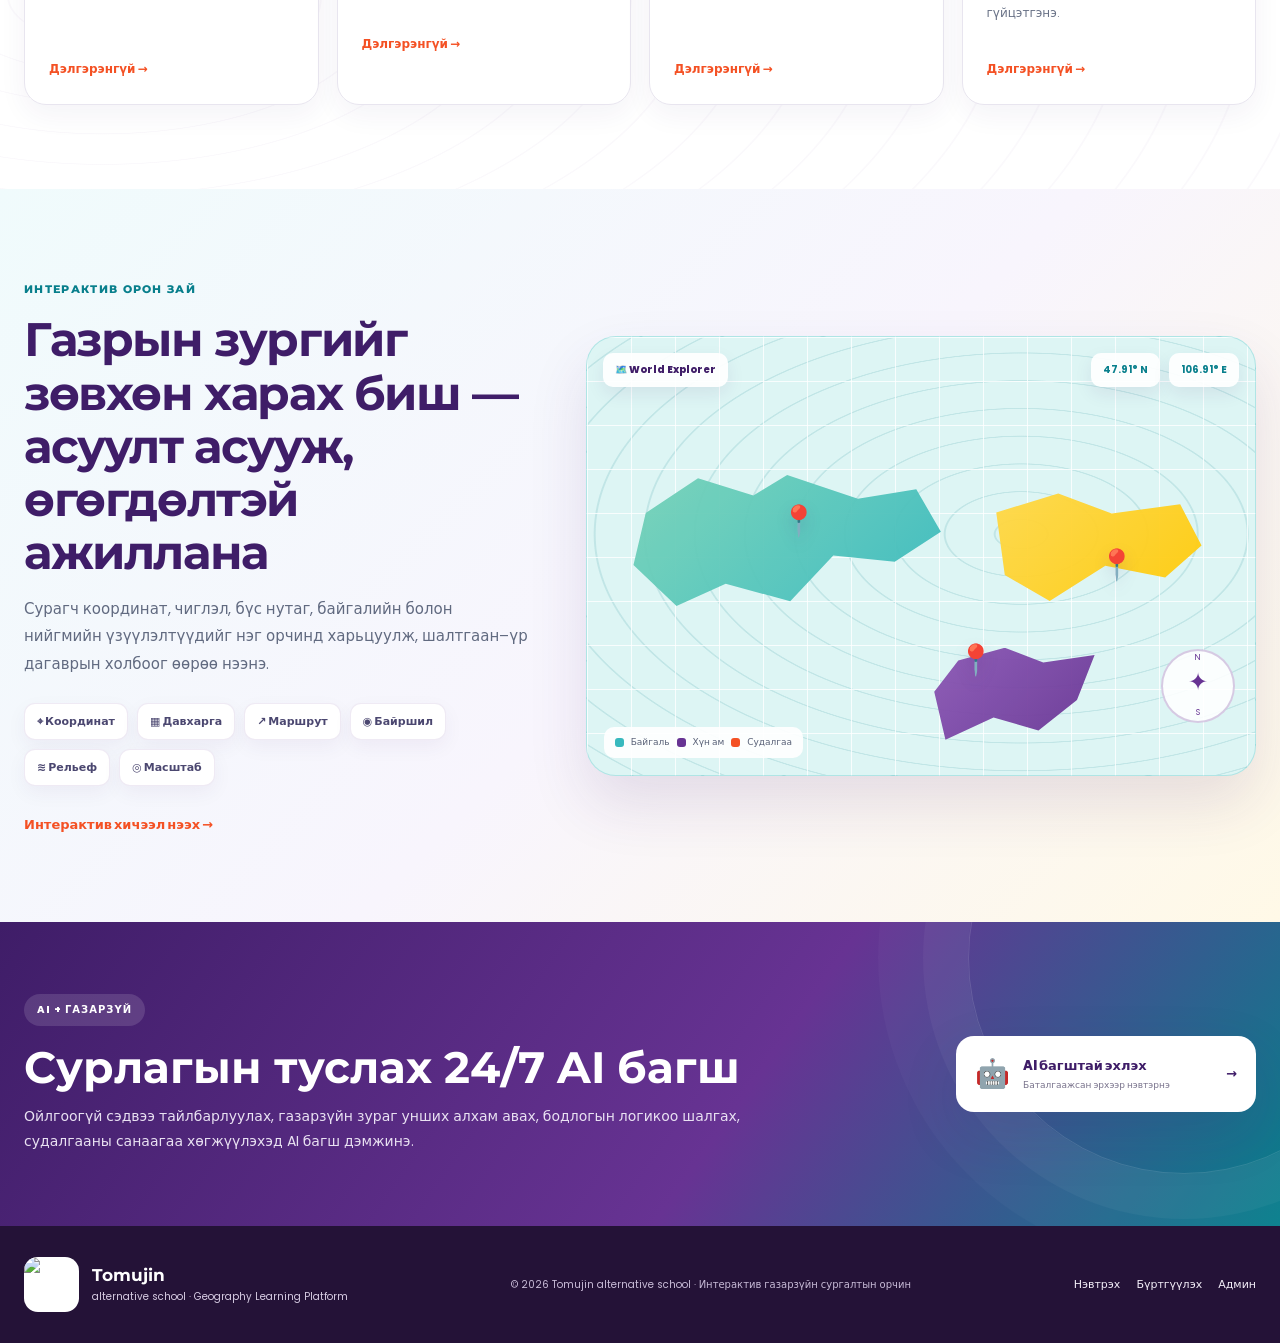
==== commit 6419dede: "Add files via upload" ====
--- a/index.html
+++ b/index.html
@@ -14,12 +14,18 @@
 <body class="geo-home">
 <header class="geo-header" id="top">
   <div class="geo-shell geo-nav">
-    <button class="geo-menu" id="mobileMenuBtn" type="button" aria-label="Цэс" aria-expanded="false">☰</button>
+    <a class="geo-brand" href="/" aria-label="Tomujin alternative school">
+      <img src="assets/tomujin-logo.jpg" alt="Tomujin alternative school logo">
+      <span class="geo-brand-copy">
+        <strong>Tomujin</strong>
+        <small>alternative school</small>
+      </span>
+    </a>
 
     <nav class="geo-links" id="mainNav" aria-label="Үндсэн цэс">
       <a href="#top">Нүүр</a>
       <a href="#courses">Хичээлүүд</a>
-      <a href="#explorer">Газрын зураг</a>
+      <a href="#explorer">Газарзүйн зураг</a>
       <a href="/auth">Даалгавар</a>
       <a href="#ai">AI багш</a>
     </nav>
@@ -30,13 +36,7 @@
       <a class="geo-register" href="/auth?mode=register"><span>Бүртгүүлэх</span><b>→</b></a>
     </div>
 
-    <a class="geo-brand" href="/" aria-label="Tomujin alternative school">
-      <img src="/assets/header-brand-logo.jpg" alt="">
-      <span class="geo-brand-copy">
-        <strong>Tomujin</strong>
-        <small>alternative school</small>
-      </span>
-    </a>
+    <button class="geo-menu" id="mobileMenuBtn" type="button" aria-label="Цэс" aria-expanded="false">☰</button>
   </div>
 </header>
 
@@ -46,7 +46,7 @@
       <div class="geo-copy reveal">
         <div class="geo-kicker"><span>⌖</span> TOMUJIN · GEOGRAPHY LEARNING</div>
         <h1><span>Сонирхолтой</span><em>Газарзүй</em></h1>
-        <p class="geo-lead">Tomujin alternative school-ийн 7–12-р ангийн сурагчдад зориулсан газрын зураг, орон зайн сэтгэлгээ, байгаль–нийгмийн уялдаа болон бодит өгөгдөлд суурилсан интерактив сургалтын орчин.</p>
+        <p class="geo-lead">Tomujin alternative school-ийн 7–12-р ангийн сурагчдад зориулсан газарзүйн зураг, орон зайн сэтгэлгээ, байгаль–нийгмийн уялдаа болон бодит өгөгдөлд суурилсан интерактив сургалтын орчин.</p>
 
         <div class="geo-cta-row">
           <a class="geo-cta geo-cta-orange" href="#courses"><span>→</span> Хичээл эхлүүлэх</a>
@@ -68,7 +68,7 @@
           <i></i>
           <div class="geo-metric">
             <div class="metric-icon metric-map" aria-hidden="true"><span>🧪</span></div>
-            <div><b>4 чиглэл</b><span>Газрын зураг · GIS · Байгаль · Нийгэм</span></div>
+            <div><b>4 чиглэл</b><span>Газарзүйн зураг · GIS · Байгаль · Нийгэм</span></div>
           </div>
         </div>
       </div>
@@ -78,7 +78,7 @@
         <div class="geo-coordinate geo-coordinate-b">N 47°55′ · E 106°55′</div>
         <div class="geo-art-caption">
           <span>🌐</span>
-          <div><strong>Дэлхийг орон зайгаар ойлгоё</strong><small>Газрын зураг · өгөгдөл · судалгаа</small></div>
+          <div><strong>Дэлхийг орон зайгаар ойлгоё</strong><small>Газарзүйн зураг · өгөгдөл · судалгаа</small></div>
         </div>
       </div>
     </div>
@@ -88,7 +88,7 @@
     <div class="geo-shell geo-principle-grid">
       <div class="geo-principle reveal"><span class="teal">🌍</span><div><b>Дэлхийн систем</b><small>Байгаль, уур амьсгал, ус, газрын гадарга</small></div></div>
       <div class="geo-principle reveal"><span class="purple">🧭</span><div><b>Орон зайн сэтгэлгээ</b><small>Байршил, масштаб, чиглэл, хамаарал</small></div></div>
-      <div class="geo-principle reveal"><span class="yellow">📌</span><div><b>Газрын зураг & GIS</b><small>Давхарга, өгөгдөл, дүрслэл, шинжилгээ</small></div></div>
+      <div class="geo-principle reveal"><span class="yellow">📌</span><div><b>Газарзүйн зураг & GIS</b><small>Давхарга, өгөгдөл, дүрслэл, шинжилгээ</small></div></div>
       <div class="geo-principle reveal"><span class="orange">🔬</span><div><b>Судалгаа & туршилт</b><small>Ажиглалт, талбайн ажил, бодит асуудал</small></div></div>
     </div>
   </section>
@@ -98,7 +98,7 @@
       <div class="geo-section-heading reveal">
         <span>СУРАЛЦАХ ЧИГЛЭЛҮҮД</span>
         <h2>Газарзүйн шинжлэх ухааныг дүрслэл, өгөгдөл, судалгаагаар суралцана</h2>
-        <p>Tomujin-ийн үндсэн өнгөнүүдийг ашигласан нэгэн төрлийн интерфэйс, ойлгомжтой карт, интерактив даалгавар, газрын зургийн хэрэгслүүдээр хичээлийн агуулгыг илүү бодитой болгов.</p>
+        <p>Tomujin-ийн үндсэн өнгөнүүдийг ашигласан нэгэн төрлийн интерфэйс, ойлгомжтой карт, интерактив даалгавар, газарзүйн зургийн хэрэгслүүдээр хичээлийн агуулгыг илүү бодитой болгов.</p>
       </div>
       <div class="geo-course-grid">
         <a class="geo-course-card reveal card-teal" href="/auth">
@@ -118,7 +118,7 @@
         <a class="geo-course-card reveal card-yellow" href="/auth">
           <div class="course-icon yellow">🗺️</div>
           <small>КАРТОГРАФИ & GIS</small>
-          <h3>Газрын зураг ба өгөгдөл</h3>
+          <h3>Газарзүйн зураг ба өгөгдөл</h3>
           <p>Координат, масштаб, тэмдэглэгээ, давхарга, байршлын өгөгдлийг уншиж, тайлбарлаж, харьцуулна.</p>
           <span>Дэлгэрэнгүй →</span>
         </a>
@@ -159,7 +159,7 @@
       <div>
         <span class="geo-ai-pill">AI + ГАЗАРЗҮЙ</span>
         <h2>Сурлагын туслах 24/7 AI багш</h2>
-        <p>Ойлгоогүй сэдвээ тайлбарлуулах, газрын зураг унших алхам авах, бодлогын логикоо шалгах, судалгааны санаагаа хөгжүүлэхэд AI багш дэмжинэ.</p>
+        <p>Ойлгоогүй сэдвээ тайлбарлуулах, газарзүйн зураг унших алхам авах, бодлогын логикоо шалгах, судалгааны санаагаа хөгжүүлэхэд AI багш дэмжинэ.</p>
       </div>
       <a href="/auth" class="geo-ai-button"><b>🤖</b><span>AI багштай эхлэх<small>Баталгаажсан эрхээр нэвтэрнэ</small></span>→</a>
     </div>
@@ -169,7 +169,7 @@
 <footer class="geo-footer">
   <div class="geo-shell geo-footer-inner">
     <div class="geo-footer-brand-block">
-      <div class="geo-footer-brand-mark"><img src="/assets/header-brand-logo.jpg" alt=""></div>
+      <div class="geo-footer-brand-mark"><img src="assets/tomujin-logo.jpg" alt="Tomujin alternative school logo"></div>
       <div class="geo-footer-brand-copy"><strong>Tomujin</strong><span>alternative school · Geography Learning Platform</span></div>
     </div>
     <p>© 2026 Tomujin alternative school · Интерактив газарзүйн сургалтын орчин</p>
@@ -180,7 +180,7 @@
 <div class="video-modal" id="videoModal" aria-hidden="true">
   <div class="video-box">
     <button class="modal-close" id="videoClose" aria-label="Хаах">×</button>
-    <div class="video-placeholder"><span>🧭</span><h3>Сонирхолтой Газарзүй</h3><p>Tomujin alternative school-ийн өнгө төрхтэй, газрын зураг, GIS, байгаль–нийгмийн сэдвийг нэгтгэсэн интерактив сургалтын орчин.</p><a href="/auth?mode=register" class="geo-register">Бүртгүүлэх →</a></div>
+    <div class="video-placeholder"><span>🧭</span><h3>Сонирхолтой Газарзүй</h3><p>Tomujin alternative school-ийн өнгө төрхтэй, газарзүйн зураг, GIS, байгаль–нийгмийн сэдвийг нэгтгэсэн интерактив сургалтын орчин.</p><a href="/auth?mode=register" class="geo-register">Бүртгүүлэх →</a></div>
   </div>
 </div>
 <script src="/script.js"></script>
--- a/styles.css
+++ b/styles.css
@@ -21,11 +21,11 @@
 body{margin:0;background:var(--paper);color:var(--ink);font-family:Poppins,system-ui,-apple-system,"Segoe UI",sans-serif}
 a{text-decoration:none;color:inherit}button,input{font:inherit}.geo-shell{width:min(1360px,calc(100% - 48px));margin:0 auto}
 
-/* Header — brand intentionally sits in the upper-right corner. */
+/* Header — school brand sits in the upper-left corner. */
 .geo-header{position:sticky;top:0;z-index:70;background:rgba(255,255,255,.94);backdrop-filter:blur(18px);border-bottom:1px solid rgba(63,29,104,.08)}
-.geo-nav{min-height:86px;display:grid;grid-template-columns:1fr auto auto;align-items:center;gap:24px}
+.geo-nav{min-height:86px;display:grid;grid-template-columns:auto 1fr auto;align-items:center;gap:24px}
 .geo-menu{display:none;border:0;background:transparent;font-size:28px;color:var(--purple-deep);cursor:pointer}
-.geo-links{display:flex;align-items:center;gap:30px;min-width:0}
+.geo-links{display:flex;align-items:center;justify-self:center;gap:30px;min-width:0}
 .geo-links a{font-size:14px;font-weight:650;color:#263052;position:relative;padding:32px 0 28px;white-space:nowrap}
 .geo-links a:after{content:"";position:absolute;left:0;right:100%;bottom:19px;height:3px;border-radius:99px;background:var(--teal);transition:.2s}
 .geo-links a:hover{color:var(--purple)}.geo-links a:hover:after{right:0}
@@ -35,8 +35,8 @@
 .geo-theme{width:46px;padding:0;font-size:20px;cursor:pointer}.geo-login{font-size:13px;font-weight:650}
 .geo-register{padding:0 18px;gap:12px;border:0;background:var(--orange);color:#fff;box-shadow:0 10px 24px rgba(244,81,36,.22);font-size:13px;font-weight:750}
 .geo-theme:hover,.geo-login:hover{transform:translateY(-1px);border-color:#cfc7db}.geo-register:hover{transform:translateY(-2px)}
-.geo-brand{justify-self:end;display:flex;align-items:center;gap:13px;min-width:230px}
-.geo-brand img{width:58px;height:58px;object-fit:cover;border-radius:15px;box-shadow:0 9px 24px rgba(63,29,104,.14);flex:0 0 auto}
+.geo-brand{justify-self:start;display:flex;align-items:center;gap:13px;min-width:230px}
+.geo-brand img{width:58px;height:58px;object-fit:contain;border-radius:15px;box-shadow:0 9px 24px rgba(63,29,104,.14);flex:0 0 auto}
 .geo-brand-copy{display:flex;flex-direction:column}.geo-brand-copy strong{font-family:Montserrat,sans-serif;font-size:23px;line-height:1;color:#111827;letter-spacing:-.5px}.geo-brand-copy small{font-size:13px;margin-top:5px;color:#444A59;letter-spacing:.02em}
 
 /* Hero */
@@ -49,7 +49,7 @@
 .geo-lead{max-width:680px;margin:30px 0 0;font-size:16px;line-height:1.85;color:#4F5873}.geo-cta-row{display:flex;flex-wrap:wrap;gap:14px;margin-top:28px}.geo-cta{min-width:215px;height:55px;border-radius:14px;display:inline-flex;align-items:center;justify-content:center;gap:11px;color:#fff;font-size:14px;font-weight:750;border:0;cursor:pointer;transition:.18s}.geo-cta-orange{background:var(--orange);box-shadow:0 12px 26px rgba(244,81,36,.22)}.geo-cta-teal{background:var(--teal-deep);box-shadow:0 12px 26px rgba(8,127,140,.18)}.geo-cta:hover{transform:translateY(-2px)}
 .geo-badge-row{display:flex;flex-wrap:wrap;gap:10px;margin-top:22px}.geo-chip{display:inline-flex;align-items:center;padding:9px 13px;border-radius:12px;font-size:12px;font-weight:650;border:1px solid transparent}.chip-purple{background:var(--soft-purple);color:var(--purple)}.chip-teal{background:var(--soft-teal);color:var(--teal-deep)}.chip-lilac{background:#F9F4FF;color:var(--purple-deep)}.chip-yellow{background:var(--soft-yellow);color:#8B6800}
 .geo-metrics{display:flex;align-items:center;gap:24px;margin-top:31px;flex-wrap:wrap}.geo-metrics>i{height:62px;width:1px;background:#DDD8EA}.geo-metric{display:flex;align-items:center;gap:13px}.metric-icon{width:66px;height:66px;border-radius:20px;display:grid;place-items:center;font-size:30px;box-shadow:0 13px 30px rgba(63,29,104,.08);border:1px solid rgba(255,255,255,.8)}.metric-books{background:linear-gradient(145deg,var(--soft-teal),#fff)}.metric-map{background:linear-gradient(145deg,var(--soft-yellow),#fff)}.geo-metric b{display:block;font-family:Montserrat,sans-serif;font-size:20px;color:var(--purple-deep)}.geo-metric span{display:block;margin-top:4px;font-size:11px;color:#737B8E}
-.geo-art-wrap{min-height:650px;border-radius:36px;position:relative;overflow:hidden;background:linear-gradient(180deg,rgba(255,255,255,.05),rgba(255,255,255,.08)),url('/assets/geography-hero-art.webp') center/cover no-repeat;box-shadow:0 28px 70px rgba(63,29,104,.12);border:1px solid rgba(255,255,255,.8)}
+.geo-art-wrap{min-height:650px;border-radius:36px;position:relative;overflow:hidden;background:linear-gradient(180deg,rgba(255,255,255,.05),rgba(255,255,255,.08)),url('assets/geography-hero-art.webp') center/cover no-repeat;box-shadow:0 28px 70px rgba(63,29,104,.12);border:1px solid rgba(255,255,255,.8)}
 .geo-art-wrap:after{content:"";position:absolute;inset:0;background:linear-gradient(120deg,rgba(255,255,255,.12),transparent 45%),radial-gradient(circle at 12% 82%,rgba(56,185,190,.16),transparent 24%);pointer-events:none}
 .geo-coordinate{position:absolute;z-index:3;padding:8px 12px;border-radius:11px;background:rgba(255,255,255,.82);backdrop-filter:blur(10px);box-shadow:0 8px 24px rgba(63,29,104,.1);font:700 10px/1.2 Montserrat,sans-serif;color:var(--teal-deep);letter-spacing:.04em}.geo-coordinate-a{right:18px;top:18px}.geo-coordinate-b{left:18px;bottom:18px;color:var(--purple)}
 .geo-art-caption{position:absolute;z-index:4;right:22px;bottom:22px;display:flex;align-items:center;gap:12px;background:rgba(255,255,255,.9);padding:13px 16px;border-radius:16px;box-shadow:0 12px 30px rgba(63,29,104,.14)}.geo-art-caption>span{width:40px;height:40px;border-radius:12px;background:var(--soft-teal);display:grid;place-items:center;font-size:20px}.geo-art-caption strong{display:block;font-size:12px;color:var(--purple-deep)}.geo-art-caption small{display:block;margin-top:3px;font-size:9px;color:#7B8292}
@@ -69,7 +69,7 @@
 
 /* AI + footer */
 .geo-ai{padding:72px 0;background:linear-gradient(125deg,var(--purple-deep),var(--purple) 58%,var(--teal-deep));color:#fff;position:relative;overflow:hidden}.geo-ai:after{content:"";position:absolute;right:-120px;top:-180px;width:430px;height:430px;border-radius:50%;border:1px solid rgba(255,255,255,.13);box-shadow:0 0 0 45px rgba(255,255,255,.04),0 0 0 90px rgba(255,255,255,.025)}.geo-ai-inner{position:relative;z-index:2;display:flex;align-items:center;justify-content:space-between;gap:36px}.geo-ai-pill{display:inline-block;padding:8px 13px;border-radius:999px;background:rgba(255,255,255,.13);font-size:10px;font-weight:800;letter-spacing:.1em}.geo-ai h2{margin:14px 0 10px;font-family:Montserrat,sans-serif;font-size:clamp(32px,3.5vw,44px)}.geo-ai p{margin:0;max-width:760px;line-height:1.8;color:#E9E1F2;font-size:14px}.geo-ai-button{min-width:300px;padding:17px 19px;border-radius:18px;background:#fff;color:var(--purple-deep);display:flex;align-items:center;gap:13px;box-shadow:var(--shadow);font-size:13px;font-weight:750}.geo-ai-button b{font-size:28px}.geo-ai-button span{flex:1}.geo-ai-button small{display:block;margin-top:3px;font-size:9px;color:#79738C;font-weight:500}
-.geo-footer{padding:31px 0;background:#241237;color:#fff}.geo-footer-inner{display:flex;align-items:center;justify-content:space-between;gap:22px;flex-wrap:wrap}.geo-footer-brand-block{display:flex;align-items:center;gap:13px}.geo-footer-brand-mark{width:55px;height:55px;border-radius:14px;overflow:hidden;background:#fff}.geo-footer-brand-mark img{width:100%;height:100%;object-fit:cover}.geo-footer-brand-copy strong{display:block;font-family:Montserrat,sans-serif;font-size:17px}.geo-footer-brand-copy span{display:block;margin-top:4px;color:#D7CCE3;font-size:10px}.geo-footer p{margin:0;color:#C8BBD7;font-size:10px}.geo-footer-inner>div:last-child{display:flex;gap:16px;font-size:11px;color:#F4EFF9}
+.geo-footer{padding:31px 0;background:#241237;color:#fff}.geo-footer-inner{display:flex;align-items:center;justify-content:space-between;gap:22px;flex-wrap:wrap}.geo-footer-brand-block{display:flex;align-items:center;gap:13px}.geo-footer-brand-mark{width:55px;height:55px;border-radius:14px;overflow:hidden;background:#fff}.geo-footer-brand-mark img{width:100%;height:100%;object-fit:contain}.geo-footer-brand-copy strong{display:block;font-family:Montserrat,sans-serif;font-size:17px}.geo-footer-brand-copy span{display:block;margin-top:4px;color:#D7CCE3;font-size:10px}.geo-footer p{margin:0;color:#C8BBD7;font-size:10px}.geo-footer-inner>div:last-child{display:flex;gap:16px;font-size:11px;color:#F4EFF9}
 
 /* Modal / reveal */
 .video-modal{position:fixed;inset:0;background:rgba(24,17,36,.67);z-index:300;display:none;place-items:center;padding:22px;backdrop-filter:blur(8px)}.video-modal.open{display:grid}.video-box{width:min(620px,100%);position:relative;border-radius:28px;background:#fff;overflow:hidden;box-shadow:0 28px 70px rgba(0,0,0,.25)}.modal-close{position:absolute;top:14px;right:14px;width:40px;height:40px;border:0;border-radius:50%;background:#fff;color:var(--purple-deep);font-size:25px;cursor:pointer;box-shadow:0 8px 18px rgba(0,0,0,.08)}.video-placeholder{padding:60px 34px 38px;text-align:center;background:linear-gradient(135deg,#fff,#F5F0FA)}.video-placeholder>span{display:grid;place-items:center;width:78px;height:78px;margin:0 auto 20px;border-radius:50%;background:linear-gradient(145deg,var(--teal),var(--purple));color:#fff;font-size:31px;box-shadow:0 14px 28px rgba(63,29,104,.18)}.video-placeholder h3{margin:0 0 10px;font-family:Montserrat,sans-serif;font-size:31px;color:var(--purple-deep)}.video-placeholder p{max-width:470px;margin:0 auto 25px;line-height:1.7;color:#626A7E;font-size:13px}.video-placeholder .geo-register{display:inline-flex}
@@ -79,7 +79,7 @@
 body.geo-dark{background:#17111F;color:#F8F5FA}body.geo-dark .geo-header{background:rgba(24,17,34,.94);border-color:rgba(255,255,255,.08)}body.geo-dark .geo-brand-copy strong{color:#fff}body.geo-dark .geo-brand-copy small,body.geo-dark .geo-links a{color:#DDD2E6}body.geo-dark .geo-theme,body.geo-dark .geo-login{background:#281D34;border-color:#453255;color:#F0EAF4}body.geo-dark .geo-hero{background:linear-gradient(125deg,#171620,#151B28 33%,#20162B 68%,#241D13)}body.geo-dark .geo-hero:before{opacity:.2}body.geo-dark .geo-kicker{background:rgba(255,255,255,.06);border-color:rgba(56,185,190,.18);color:#9FE3E5}body.geo-dark .geo-copy h1 span{color:#fff}body.geo-dark .geo-lead{color:#C9C3D0}body.geo-dark .geo-metric b{color:#fff}body.geo-dark .geo-metric span{color:#BDB5C8}body.geo-dark .geo-principle-grid,body.geo-dark .geo-course-card{background:#21192A;border-color:#3A2B47}body.geo-dark .geo-principle{border-color:#3A2B47}body.geo-dark .geo-principle b,body.geo-dark .geo-course-card h3,body.geo-dark .geo-section-heading h2{color:#fff}body.geo-dark .geo-principle small,body.geo-dark .geo-course-card p,body.geo-dark .geo-section-heading p{color:#C9C1D2}body.geo-dark .geo-courses{background:#18121F}body.geo-dark .geo-explorer{background:linear-gradient(135deg,#142126,#1E1728 58%,#252016)}body.geo-dark .geo-explorer-copy h2{color:#fff}body.geo-dark .geo-explorer-copy p{color:#C9C1D2}body.geo-dark .geo-tool-list span{background:#251C30;border-color:#493759;color:#E6DCEA}
 
 @media(max-width:1180px){
-  .geo-nav{grid-template-columns:auto 1fr auto}.geo-menu{display:block;grid-column:1}.geo-brand{grid-column:3;min-width:0}.geo-actions{display:none}.geo-links{position:absolute;top:86px;left:24px;right:24px;display:none;flex-direction:column;align-items:stretch;gap:0;padding:10px;border-radius:18px;background:#fff;border:1px solid var(--line);box-shadow:var(--shadow)}.geo-links.open{display:flex}.geo-links a{padding:13px 12px;border-radius:10px}.geo-links a:after{display:none}.geo-links a:hover{background:var(--soft-teal)}body.geo-dark .geo-links{background:#21192A;border-color:#3A2B47}
+  .geo-nav{grid-template-columns:auto 1fr auto}.geo-brand{grid-column:1;min-width:0}.geo-menu{display:block;grid-column:3;justify-self:end}.geo-actions{display:none}.geo-links{position:absolute;top:86px;left:24px;right:24px;display:none;flex-direction:column;align-items:stretch;gap:0;padding:10px;border-radius:18px;background:#fff;border:1px solid var(--line);box-shadow:var(--shadow)}.geo-links.open{display:flex}.geo-links a{padding:13px 12px;border-radius:10px}.geo-links a:after{display:none}.geo-links a:hover{background:var(--soft-teal)}body.geo-dark .geo-links{background:#21192A;border-color:#3A2B47}
   .geo-hero-grid{grid-template-columns:1fr;min-height:auto}.geo-art-wrap{min-height:600px}.geo-principle-grid{grid-template-columns:1fr 1fr}.geo-principle:nth-child(2){border-right:0}.geo-principle:nth-child(-n+2){border-bottom:1px solid var(--line)}.geo-course-grid{grid-template-columns:1fr 1fr}.geo-explorer-grid{grid-template-columns:1fr;gap:38px}.geo-ai-inner{flex-direction:column;align-items:flex-start}
 }
 @media(max-width:760px){
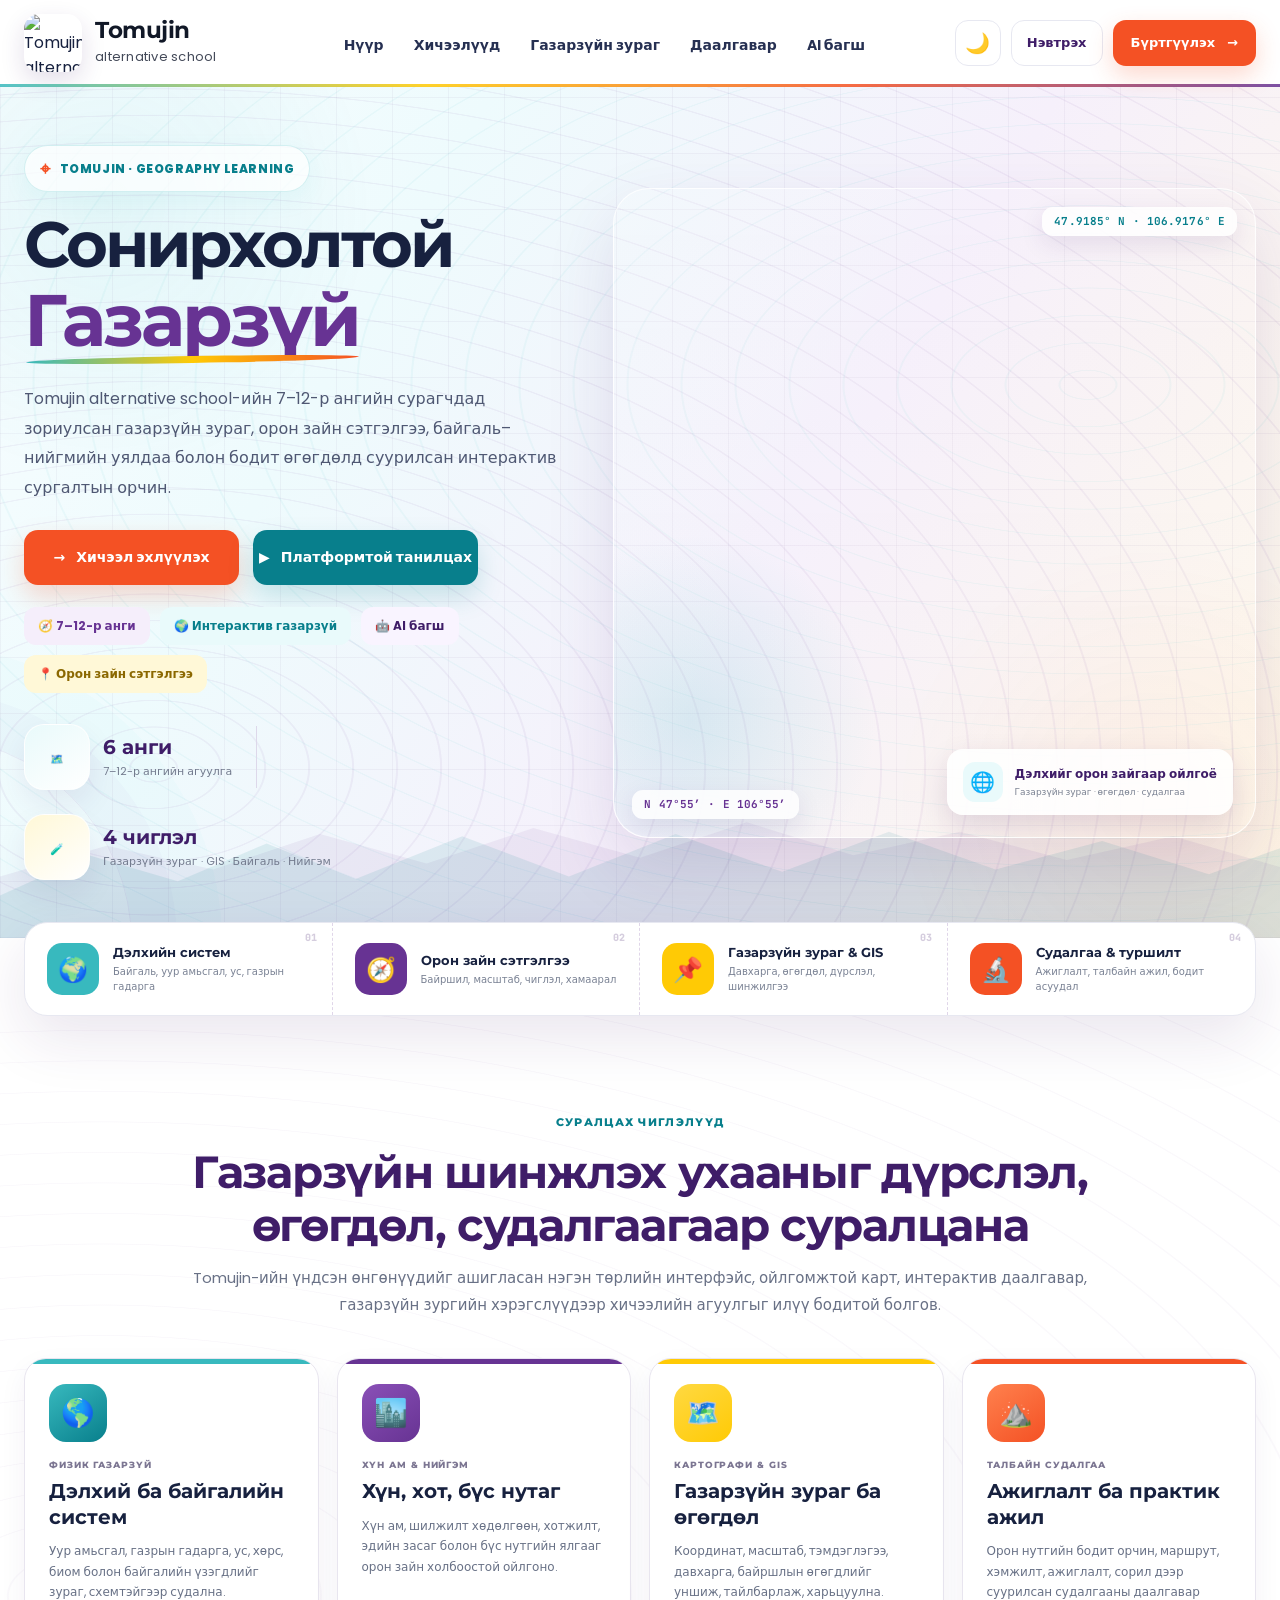
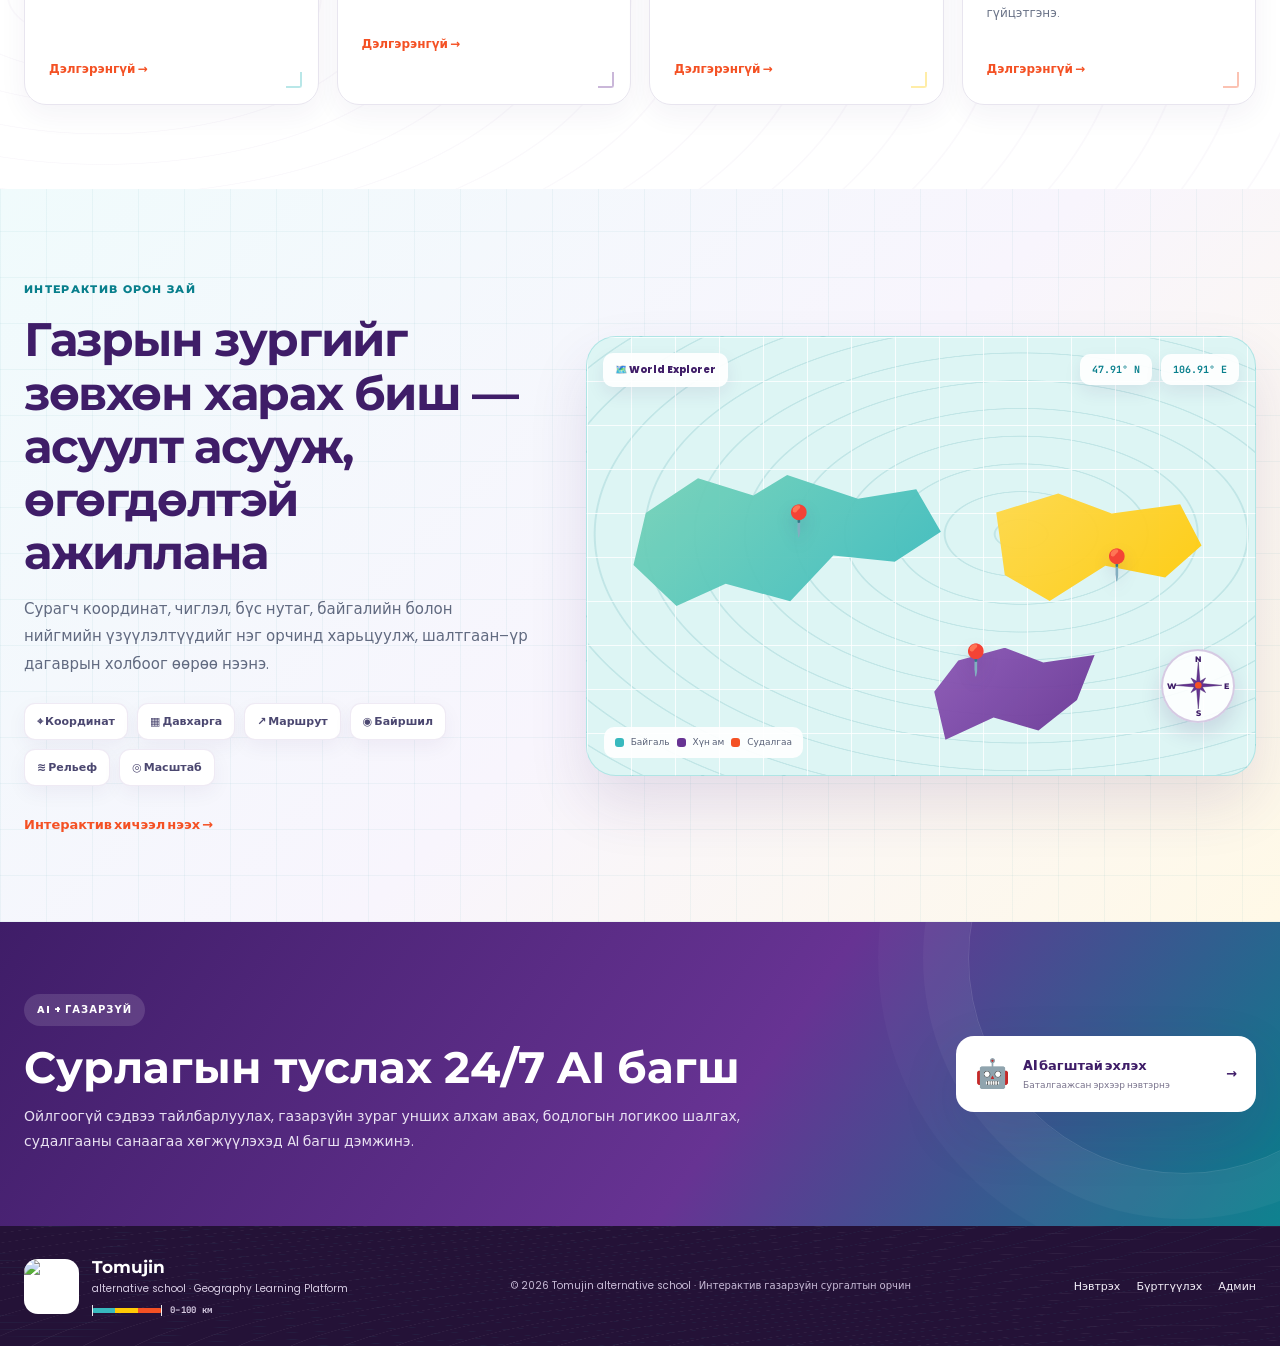
==== commit 8489cc3e: "Add files via upload" ====
--- a/index.html
+++ b/index.html
@@ -8,7 +8,7 @@
   <title>Tomujin alternative school | Сонирхолтой Газарзүй</title>
   <link rel="preconnect" href="https://fonts.googleapis.com">
   <link rel="preconnect" href="https://fonts.gstatic.com" crossorigin>
-  <link href="https://fonts.googleapis.com/css2?family=Montserrat:wght@500;600;700;800&family=Poppins:wght@400;500;600;700&display=swap" rel="stylesheet">
+  <link href="https://fonts.googleapis.com/css2?family=Montserrat:wght@500;600;700;800&family=Poppins:wght@400;500;600;700&family=JetBrains+Mono:wght@500;700&display=swap" rel="stylesheet">
   <link rel="stylesheet" href="/styles.css">
 </head>
 <body class="geo-home">
@@ -82,6 +82,12 @@
         </div>
       </div>
     </div>
+    <div class="geo-ridge" aria-hidden="true">
+      <svg viewBox="0 0 1440 110" preserveAspectRatio="none" xmlns="http://www.w3.org/2000/svg">
+        <path class="ridge-back" d="M0,110 L0,58 120,32 240,52 360,22 480,47 600,17 720,42 840,12 960,40 1080,20 1200,44 1320,24 1440,50 1440,110 Z"/>
+        <path class="ridge-front" d="M0,110 L0,74 100,40 200,62 300,30 400,60 520,24 640,58 760,22 880,54 1000,20 1120,52 1240,28 1360,56 1440,34 1440,110 Z"/>
+      </svg>
+    </div>
   </section>
 
   <section class="geo-principles" aria-label="Сургалтын үндсэн чиглэлүүд">
@@ -107,6 +113,7 @@
           <h3>Дэлхий ба байгалийн систем</h3>
           <p>Уур амьсгал, газрын гадарга, ус, хөрс, биом болон байгалийн үзэгдлийг зураг, схемтэйгээр судална.</p>
           <span>Дэлгэрэнгүй →</span>
+          <i class="card-mark" aria-hidden="true"></i>
         </a>
         <a class="geo-course-card reveal card-purple" href="/auth">
           <div class="course-icon purple">🏙️</div>
@@ -114,6 +121,7 @@
           <h3>Хүн, хот, бүс нутаг</h3>
           <p>Хүн ам, шилжилт хөдөлгөөн, хотжилт, эдийн засаг болон бүс нутгийн ялгааг орон зайн холбоостой ойлгоно.</p>
           <span>Дэлгэрэнгүй →</span>
+          <i class="card-mark" aria-hidden="true"></i>
         </a>
         <a class="geo-course-card reveal card-yellow" href="/auth">
           <div class="course-icon yellow">🗺️</div>
@@ -121,6 +129,7 @@
           <h3>Газарзүйн зураг ба өгөгдөл</h3>
           <p>Координат, масштаб, тэмдэглэгээ, давхарга, байршлын өгөгдлийг уншиж, тайлбарлаж, харьцуулна.</p>
           <span>Дэлгэрэнгүй →</span>
+          <i class="card-mark" aria-hidden="true"></i>
         </a>
         <a class="geo-course-card reveal card-orange" href="/auth">
           <div class="course-icon orange">⛰️</div>
@@ -128,6 +137,7 @@
           <h3>Ажиглалт ба практик ажил</h3>
           <p>Орон нутгийн бодит орчин, маршрут, хэмжилт, ажиглалт, сорил дээр суурилсан судалгааны даалгавар гүйцэтгэнэ.</p>
           <span>Дэлгэрэнгүй →</span>
+          <i class="card-mark" aria-hidden="true"></i>
         </a>
       </div>
     </div>
@@ -148,7 +158,13 @@
         <div class="map-toolbar"><span>🗺️ World Explorer</span><b>47.91° N</b><b>106.91° E</b></div>
         <div class="map-land land-a"></div><div class="map-land land-b"></div><div class="map-land land-c"></div>
         <span class="map-pin pin-a">📍</span><span class="map-pin pin-b">📍</span><span class="map-pin pin-c">📍</span>
-        <div class="map-compass">N<br><strong>✦</strong><br>S</div>
+        <div class="map-compass" aria-hidden="true">
+          <svg viewBox="0 0 74 74" xmlns="http://www.w3.org/2000/svg">
+            <polygon points="37,5 39.3,31.5 46.9,27.1 42.5,34.7 69,37 42.5,39.3 46.9,46.9 39.3,42.5 37,69 34.7,42.5 27.1,46.9 31.5,39.3 5,37 31.5,34.7 27.1,27.1 34.7,31.5" fill="#673393" stroke="#3F1D68" stroke-width="0.6" stroke-linejoin="round"/>
+            <circle cx="37" cy="37" r="4.5" fill="#F45124"/>
+          </svg>
+          <b class="compass-n">N</b><b class="compass-s">S</b><b class="compass-e">E</b><b class="compass-w">W</b>
+        </div>
         <div class="map-legend"><i class="legend-teal"></i> Байгаль <i class="legend-purple"></i> Хүн ам <i class="legend-orange"></i> Судалгаа</div>
       </div>
     </div>
@@ -170,7 +186,7 @@
   <div class="geo-shell geo-footer-inner">
     <div class="geo-footer-brand-block">
       <div class="geo-footer-brand-mark"><img src="assets/tomujin-logo.jpg" alt="Tomujin alternative school logo"></div>
-      <div class="geo-footer-brand-copy"><strong>Tomujin</strong><span>alternative school · Geography Learning Platform</span></div>
+      <div class="geo-footer-brand-copy"><strong>Tomujin</strong><span>alternative school · Geography Learning Platform</span><div class="geo-scale-bar" aria-hidden="true"><i></i><b>0–100 км</b></div></div>
     </div>
     <p>© 2026 Tomujin alternative school · Интерактив газарзүйн сургалтын орчин</p>
     <div><a href="/auth">Нэвтрэх</a><a href="/auth?mode=register">Бүртгүүлэх</a><a href="/admin">Админ</a></div>
--- a/styles.css
+++ b/styles.css
@@ -23,6 +23,7 @@
 
 /* Header — school brand sits in the upper-left corner. */
 .geo-header{position:sticky;top:0;z-index:70;background:rgba(255,255,255,.94);backdrop-filter:blur(18px);border-bottom:1px solid rgba(63,29,104,.08)}
+.geo-header:after{content:"";position:absolute;left:0;right:0;bottom:-1px;height:3px;background:linear-gradient(90deg,var(--teal),var(--yellow),var(--orange),var(--purple));opacity:.85}
 .geo-nav{min-height:86px;display:grid;grid-template-columns:auto 1fr auto;align-items:center;gap:24px}
 .geo-menu{display:none;border:0;background:transparent;font-size:28px;color:var(--purple-deep);cursor:pointer}
 .geo-links{display:flex;align-items:center;justify-self:center;gap:30px;min-width:0}
@@ -41,9 +42,10 @@
 
 /* Hero */
 .geo-hero{position:relative;overflow:hidden;background:linear-gradient(120deg,#F8FDFF 0%,#EEFBFD 28%,#F6F0FB 60%,#FFF9E8 100%)}
-.geo-hero:before{content:"";position:absolute;inset:0;pointer-events:none;opacity:.48;background-image:repeating-radial-gradient(ellipse at 85% 35%,transparent 0 27px,rgba(56,185,190,.13) 28px 29px,transparent 30px 54px),radial-gradient(circle at 8% 14%,rgba(56,185,190,.2),transparent 20%),radial-gradient(circle at 90% 84%,rgba(244,81,36,.12),transparent 20%)}
+.geo-hero:before{content:"";position:absolute;inset:0;pointer-events:none;opacity:.48;background-image:repeating-linear-gradient(0deg,rgba(63,29,104,.09) 0 1px,transparent 1px 56px),repeating-linear-gradient(90deg,rgba(63,29,104,.09) 0 1px,transparent 1px 56px),repeating-radial-gradient(ellipse at 85% 35%,transparent 0 27px,rgba(56,185,190,.13) 28px 29px,transparent 30px 54px),repeating-radial-gradient(ellipse at 12% 80%,transparent 0 22px,rgba(103,51,147,.13) 23px 24px,transparent 25px 44px),radial-gradient(circle at 8% 14%,rgba(56,185,190,.2),transparent 20%),radial-gradient(circle at 90% 84%,rgba(244,81,36,.12),transparent 20%)}
 .geo-hero:after{content:"";position:absolute;width:410px;height:410px;border-radius:50%;left:-280px;bottom:-210px;border:1px solid rgba(103,51,147,.08);box-shadow:0 0 0 45px rgba(103,51,147,.025),0 0 0 90px rgba(56,185,190,.025)}
 .geo-hero-grid{position:relative;z-index:2;display:grid;grid-template-columns:minmax(480px,.92fr) minmax(500px,1.08fr);gap:42px;align-items:center;min-height:calc(100vh - 86px);padding:48px 0}
+.geo-ridge{position:absolute;left:0;right:0;bottom:0;height:130px;z-index:1;pointer-events:none}.geo-ridge svg{width:100%;height:100%;display:block}.geo-ridge .ridge-back{fill:var(--purple);opacity:.07}.geo-ridge .ridge-front{fill:var(--teal-deep);opacity:.1}
 .geo-copy{padding:10px 0}.geo-kicker{display:inline-flex;align-items:center;gap:9px;padding:9px 15px;border-radius:999px;background:rgba(255,255,255,.72);border:1px solid rgba(56,185,190,.2);color:var(--teal-deep);font-size:12px;font-weight:750;letter-spacing:.05em;box-shadow:0 8px 24px rgba(56,185,190,.07)}.geo-kicker span{font-size:18px;color:var(--orange)}
 .geo-copy h1{margin:22px 0 0;font-family:Montserrat,sans-serif;line-height:.95;letter-spacing:-3px}.geo-copy h1 span,.geo-copy h1 em{display:block}.geo-copy h1 span{font-size:clamp(52px,5vw,78px);color:var(--ink)}.geo-copy h1 em{font-style:normal;margin-top:10px;font-size:clamp(58px,5.7vw,88px);color:var(--purple);position:relative;width:max-content;max-width:100%}.geo-copy h1 em:after{content:"";position:absolute;left:2px;right:0;bottom:-9px;height:7px;background:linear-gradient(90deg,var(--teal),var(--yellow),var(--orange));border-radius:50%;transform:rotate(-1deg)}
 .geo-lead{max-width:680px;margin:30px 0 0;font-size:16px;line-height:1.85;color:#4F5873}.geo-cta-row{display:flex;flex-wrap:wrap;gap:14px;margin-top:28px}.geo-cta{min-width:215px;height:55px;border-radius:14px;display:inline-flex;align-items:center;justify-content:center;gap:11px;color:#fff;font-size:14px;font-weight:750;border:0;cursor:pointer;transition:.18s}.geo-cta-orange{background:var(--orange);box-shadow:0 12px 26px rgba(244,81,36,.22)}.geo-cta-teal{background:var(--teal-deep);box-shadow:0 12px 26px rgba(8,127,140,.18)}.geo-cta:hover{transform:translateY(-2px)}
@@ -51,25 +53,29 @@
 .geo-metrics{display:flex;align-items:center;gap:24px;margin-top:31px;flex-wrap:wrap}.geo-metrics>i{height:62px;width:1px;background:#DDD8EA}.geo-metric{display:flex;align-items:center;gap:13px}.metric-icon{width:66px;height:66px;border-radius:20px;display:grid;place-items:center;font-size:30px;box-shadow:0 13px 30px rgba(63,29,104,.08);border:1px solid rgba(255,255,255,.8)}.metric-books{background:linear-gradient(145deg,var(--soft-teal),#fff)}.metric-map{background:linear-gradient(145deg,var(--soft-yellow),#fff)}.geo-metric b{display:block;font-family:Montserrat,sans-serif;font-size:20px;color:var(--purple-deep)}.geo-metric span{display:block;margin-top:4px;font-size:11px;color:#737B8E}
 .geo-art-wrap{min-height:650px;border-radius:36px;position:relative;overflow:hidden;background:linear-gradient(180deg,rgba(255,255,255,.05),rgba(255,255,255,.08)),url('assets/geography-hero-art.webp') center/cover no-repeat;box-shadow:0 28px 70px rgba(63,29,104,.12);border:1px solid rgba(255,255,255,.8)}
 .geo-art-wrap:after{content:"";position:absolute;inset:0;background:linear-gradient(120deg,rgba(255,255,255,.12),transparent 45%),radial-gradient(circle at 12% 82%,rgba(56,185,190,.16),transparent 24%);pointer-events:none}
-.geo-coordinate{position:absolute;z-index:3;padding:8px 12px;border-radius:11px;background:rgba(255,255,255,.82);backdrop-filter:blur(10px);box-shadow:0 8px 24px rgba(63,29,104,.1);font:700 10px/1.2 Montserrat,sans-serif;color:var(--teal-deep);letter-spacing:.04em}.geo-coordinate-a{right:18px;top:18px}.geo-coordinate-b{left:18px;bottom:18px;color:var(--purple)}
+.geo-coordinate{position:absolute;z-index:3;padding:8px 12px;border-radius:11px;background:rgba(255,255,255,.82);backdrop-filter:blur(10px);box-shadow:0 8px 24px rgba(63,29,104,.1);font:700 11px/1.2 "JetBrains Mono",monospace;color:var(--teal-deep);letter-spacing:.01em}.geo-coordinate-a{right:18px;top:18px}.geo-coordinate-b{left:18px;bottom:18px;color:var(--purple)}
 .geo-art-caption{position:absolute;z-index:4;right:22px;bottom:22px;display:flex;align-items:center;gap:12px;background:rgba(255,255,255,.9);padding:13px 16px;border-radius:16px;box-shadow:0 12px 30px rgba(63,29,104,.14)}.geo-art-caption>span{width:40px;height:40px;border-radius:12px;background:var(--soft-teal);display:grid;place-items:center;font-size:20px}.geo-art-caption strong{display:block;font-size:12px;color:var(--purple-deep)}.geo-art-caption small{display:block;margin-top:3px;font-size:9px;color:#7B8292}
 
 /* Principles */
-.geo-principles{position:relative;z-index:5;margin-top:-16px}.geo-principle-grid{display:grid;grid-template-columns:repeat(4,1fr);background:#fff;border:1px solid var(--line);border-radius:23px;box-shadow:var(--shadow);overflow:hidden}.geo-principle{display:flex;align-items:center;gap:14px;padding:20px 22px;border-right:1px solid var(--line)}.geo-principle:last-child{border-right:0}.geo-principle>span{width:52px;height:52px;border-radius:15px;display:grid;place-items:center;font-size:24px;color:#fff;flex:0 0 auto}.geo-principle>span.teal{background:var(--teal)}.geo-principle>span.purple{background:var(--purple)}.geo-principle>span.yellow{background:var(--yellow)}.geo-principle>span.orange{background:var(--orange)}.geo-principle b{display:block;font-family:Montserrat,sans-serif;font-size:13px;color:var(--ink)}.geo-principle small{display:block;margin-top:5px;font-size:10px;line-height:1.45;color:#7A8294}
+.geo-principles{position:relative;z-index:5;margin-top:-16px}.geo-principle-grid{counter-reset:principle;display:grid;grid-template-columns:repeat(4,1fr);background:#fff;border:1px solid var(--line);border-radius:23px;box-shadow:var(--shadow);overflow:hidden}.geo-principle{position:relative;counter-increment:principle;display:flex;align-items:center;gap:14px;padding:20px 22px;border-right:1px dashed rgba(103,51,147,.2)}.geo-principle:last-child{border-right:0}.geo-principle:before{content:"0" counter(principle);position:absolute;top:10px;right:14px;font:800 10px/1 "JetBrains Mono",monospace;color:rgba(63,29,104,.22);letter-spacing:.02em}.geo-principle>span{width:52px;height:52px;border-radius:15px;display:grid;place-items:center;font-size:24px;color:#fff;flex:0 0 auto}.geo-principle>span.teal{background:var(--teal)}.geo-principle>span.purple{background:var(--purple)}.geo-principle>span.yellow{background:var(--yellow)}.geo-principle>span.orange{background:var(--orange)}.geo-principle b{display:block;font-family:Montserrat,sans-serif;font-size:13px;color:var(--ink)}.geo-principle small{display:block;margin-top:5px;font-size:10px;line-height:1.45;color:#7A8294}
 
 /* Courses */
 .geo-courses{padding:92px 0 84px;background:#fff;position:relative}.geo-courses:before{content:"";position:absolute;inset:0;pointer-events:none;opacity:.55;background-image:repeating-radial-gradient(ellipse at 8% 75%,transparent 0 31px,rgba(103,51,147,.055) 32px 33px,transparent 34px 62px)}
 .geo-courses>.geo-shell{position:relative;z-index:2}.geo-section-heading{text-align:center;max-width:900px;margin:0 auto 40px}.geo-section-heading>span,.geo-section-tag{font-family:Montserrat,sans-serif;font-size:11px;font-weight:800;letter-spacing:.12em;color:var(--teal-deep)}.geo-section-heading h2{margin:13px 0;font-family:Montserrat,sans-serif;font-size:clamp(32px,3.5vw,46px);line-height:1.17;letter-spacing:-1.3px;color:var(--purple-deep)}.geo-section-heading p{margin:0;font-size:15px;line-height:1.8;color:#697186}
 .geo-course-grid{display:grid;grid-template-columns:repeat(4,1fr);gap:18px}.geo-course-card{position:relative;padding:25px 24px 24px;border:1px solid #E8E5EF;border-radius:22px;background:rgba(255,255,255,.94);box-shadow:0 10px 28px rgba(63,29,104,.055);transition:.2s;overflow:hidden}.geo-course-card:before{content:"";position:absolute;top:0;left:0;right:0;height:5px}.card-teal:before{background:var(--teal)}.card-purple:before{background:var(--purple)}.card-yellow:before{background:var(--yellow)}.card-orange:before{background:var(--orange)}.geo-course-card:hover{transform:translateY(-6px);box-shadow:0 22px 44px rgba(63,29,104,.11)}
+.geo-course-card .card-mark{position:absolute;bottom:16px;right:16px;width:16px;height:16px;border-width:0 2px 2px 0;border-style:solid;opacity:.35;border-radius:0 0 3px 0}.card-teal .card-mark{border-color:var(--teal)}.card-purple .card-mark{border-color:var(--purple)}.card-yellow .card-mark{border-color:var(--yellow)}.card-orange .card-mark{border-color:var(--orange)}
 .course-icon{width:58px;height:58px;border-radius:17px;display:grid;place-items:center;font-size:27px;margin-bottom:17px;color:#fff}.course-icon.cyan{background:linear-gradient(145deg,var(--teal),var(--teal-deep))}.course-icon.purple{background:linear-gradient(145deg,#8A50B7,var(--purple))}.course-icon.yellow{background:linear-gradient(145deg,#FFD942,var(--yellow))}.course-icon.orange{background:linear-gradient(145deg,#FF814E,var(--orange))}.geo-course-card small{display:block;font-family:Montserrat,sans-serif;font-size:9px;font-weight:800;letter-spacing:.1em;color:#7C7692}.geo-course-card h3{margin:9px 0 11px;font-family:Montserrat,sans-serif;font-size:20px;line-height:1.28;color:var(--ink)}.geo-course-card p{margin:0;color:#687186;line-height:1.7;font-size:12px;min-height:103px}.geo-course-card>span{display:inline-flex;margin-top:16px;font-size:12px;font-weight:750;color:var(--orange)}
 
 /* Explorer */
-.geo-explorer{padding:86px 0;background:linear-gradient(135deg,#F0FBFC,#F8F5FD 54%,#FFF9E7);overflow:hidden}.geo-explorer-grid{display:grid;grid-template-columns:.86fr 1.14fr;gap:56px;align-items:center}.geo-explorer-copy h2{margin:13px 0 16px;font-family:Montserrat,sans-serif;font-size:clamp(34px,3.7vw,49px);line-height:1.12;letter-spacing:-1.4px;color:var(--purple-deep)}.geo-explorer-copy p{margin:0;font-size:15px;line-height:1.85;color:#616A80}.geo-tool-list{display:flex;flex-wrap:wrap;gap:9px;margin:25px 0}.geo-tool-list span{padding:9px 12px;border-radius:11px;background:#fff;border:1px solid rgba(103,51,147,.1);box-shadow:0 7px 20px rgba(63,29,104,.05);font-size:11px;font-weight:700;color:#4B4770}.geo-inline-link{display:inline-flex;color:var(--orange);font-size:13px;font-weight:800}
-.geo-map-board{position:relative;min-height:440px;border-radius:30px;overflow:hidden;border:1px solid rgba(56,185,190,.28);box-shadow:0 28px 60px rgba(63,29,104,.12);background-color:#DDF5F4;background-image:linear-gradient(rgba(255,255,255,.8) 1px,transparent 1px),linear-gradient(90deg,rgba(255,255,255,.8) 1px,transparent 1px),repeating-radial-gradient(ellipse at 65% 45%,transparent 0 25px,rgba(8,127,140,.13) 26px 27px,transparent 28px 50px);background-size:44px 44px,44px 44px,auto}.map-toolbar{position:absolute;z-index:5;top:16px;left:16px;right:16px;display:flex;align-items:center;gap:9px}.map-toolbar span,.map-toolbar b{background:rgba(255,255,255,.92);padding:9px 12px;border-radius:10px;box-shadow:0 7px 18px rgba(63,29,104,.08);font-size:10px}.map-toolbar span{margin-right:auto;font-weight:800;color:var(--purple-deep)}.map-toolbar b{color:var(--teal-deep)}.map-land{position:absolute;filter:drop-shadow(0 10px 16px rgba(8,127,140,.08));opacity:.94}.land-a{width:46%;height:36%;left:7%;top:28%;background:linear-gradient(135deg,#78D3B6,#38B9BE);clip-path:polygon(4% 34%,21% 12%,39% 23%,50% 10%,73% 25%,92% 19%,100% 46%,85% 65%,65% 61%,51% 90%,30% 79%,14% 93%,0 67%)}.land-b{width:32%;height:27%;right:8%;top:35%;background:linear-gradient(135deg,#FFD848,#FFCA05);clip-path:polygon(4% 19%,33% 3%,58% 20%,90% 12%,100% 47%,83% 74%,55% 64%,29% 94%,8% 72%)}.land-c{width:24%;height:21%;right:24%;bottom:8%;background:linear-gradient(135deg,#8B55B4,#673393);clip-path:polygon(15% 14%,44% 0,68% 16%,100% 8%,89% 57%,65% 90%,37% 76%,7% 100%,0 48%)}.map-pin{position:absolute;z-index:4;font-size:30px;filter:drop-shadow(0 8px 8px rgba(63,29,104,.14))}.pin-a{left:29%;top:37%}.pin-b{right:18%;top:47%}.pin-c{right:39%;bottom:21%}.map-compass{position:absolute;z-index:4;right:20px;bottom:52px;width:74px;height:74px;border-radius:50%;background:rgba(255,255,255,.88);border:2px solid rgba(103,51,147,.25);display:grid;place-items:center;text-align:center;font-size:8px;color:var(--purple);line-height:1}.map-compass strong{font-size:24px}.map-legend{position:absolute;z-index:4;left:17px;bottom:17px;padding:9px 11px;border-radius:10px;background:rgba(255,255,255,.92);font-size:9px;color:#596177;display:flex;align-items:center;gap:7px}.map-legend i{width:9px;height:9px;border-radius:3px}.legend-teal{background:var(--teal)}.legend-purple{background:var(--purple)}.legend-orange{background:var(--orange)}
+.geo-explorer{padding:86px 0;background-image:repeating-linear-gradient(0deg,rgba(8,127,140,.05) 0 1px,transparent 1px 46px),repeating-linear-gradient(90deg,rgba(8,127,140,.05) 0 1px,transparent 1px 46px),linear-gradient(135deg,#F0FBFC,#F8F5FD 54%,#FFF9E7);overflow:hidden}.geo-explorer-grid{display:grid;grid-template-columns:.86fr 1.14fr;gap:56px;align-items:center}.geo-explorer-copy h2{margin:13px 0 16px;font-family:Montserrat,sans-serif;font-size:clamp(34px,3.7vw,49px);line-height:1.12;letter-spacing:-1.4px;color:var(--purple-deep)}.geo-explorer-copy p{margin:0;font-size:15px;line-height:1.85;color:#616A80}.geo-tool-list{display:flex;flex-wrap:wrap;gap:9px;margin:25px 0}.geo-tool-list span{padding:9px 12px;border-radius:11px;background:#fff;border:1px solid rgba(103,51,147,.1);box-shadow:0 7px 20px rgba(63,29,104,.05);font-size:11px;font-weight:700;color:#4B4770}.geo-inline-link{display:inline-flex;color:var(--orange);font-size:13px;font-weight:800}
+.geo-map-board{position:relative;min-height:440px;border-radius:30px;overflow:hidden;border:1px solid rgba(56,185,190,.28);box-shadow:0 28px 60px rgba(63,29,104,.12);background-color:#DDF5F4;background-image:linear-gradient(rgba(255,255,255,.8) 1px,transparent 1px),linear-gradient(90deg,rgba(255,255,255,.8) 1px,transparent 1px),repeating-radial-gradient(ellipse at 65% 45%,transparent 0 25px,rgba(8,127,140,.13) 26px 27px,transparent 28px 50px);background-size:44px 44px,44px 44px,auto}.map-toolbar{position:absolute;z-index:5;top:16px;left:16px;right:16px;display:flex;align-items:center;gap:9px}.map-toolbar span,.map-toolbar b{background:rgba(255,255,255,.92);padding:9px 12px;border-radius:10px;box-shadow:0 7px 18px rgba(63,29,104,.08);font-size:10px}.map-toolbar span{margin-right:auto;font-weight:800;color:var(--purple-deep)}.map-toolbar b{color:var(--teal-deep);font-family:"JetBrains Mono",monospace}.map-land{position:absolute;filter:drop-shadow(0 10px 16px rgba(8,127,140,.08));opacity:.94}.land-a{width:46%;height:36%;left:7%;top:28%;background:linear-gradient(135deg,#78D3B6,#38B9BE);clip-path:polygon(4% 34%,21% 12%,39% 23%,50% 10%,73% 25%,92% 19%,100% 46%,85% 65%,65% 61%,51% 90%,30% 79%,14% 93%,0 67%)}.land-b{width:32%;height:27%;right:8%;top:35%;background:linear-gradient(135deg,#FFD848,#FFCA05);clip-path:polygon(4% 19%,33% 3%,58% 20%,90% 12%,100% 47%,83% 74%,55% 64%,29% 94%,8% 72%)}.land-c{width:24%;height:21%;right:24%;bottom:8%;background:linear-gradient(135deg,#8B55B4,#673393);clip-path:polygon(15% 14%,44% 0,68% 16%,100% 8%,89% 57%,65% 90%,37% 76%,7% 100%,0 48%)}.map-pin{position:absolute;z-index:4;font-size:30px;filter:drop-shadow(0 8px 8px rgba(63,29,104,.14))}.pin-a{left:29%;top:37%}.pin-b{right:18%;top:47%}.pin-c{right:39%;bottom:21%}.map-compass{position:absolute;z-index:4;right:20px;bottom:52px;width:74px;height:74px;border-radius:50%;background:rgba(255,255,255,.88);border:2px solid rgba(103,51,147,.25);display:grid;place-items:center;box-shadow:0 10px 22px rgba(63,29,104,.14)}.map-compass svg{width:78%;height:78%}.map-compass b{position:absolute;font:800 8px/1 Montserrat,sans-serif;color:var(--purple-deep)}.compass-n{top:4px;left:50%;transform:translateX(-50%)}.compass-s{bottom:4px;left:50%;transform:translateX(-50%)}.compass-e{right:4px;top:50%;transform:translateY(-50%)}.compass-w{left:4px;top:50%;transform:translateY(-50%)}.map-legend{position:absolute;z-index:4;left:17px;bottom:17px;padding:9px 11px;border-radius:10px;background:rgba(255,255,255,.92);font-size:9px;color:#596177;display:flex;align-items:center;gap:7px}.map-legend i{width:9px;height:9px;border-radius:3px}.legend-teal{background:var(--teal)}.legend-purple{background:var(--purple)}.legend-orange{background:var(--orange)}
 
 /* AI + footer */
 .geo-ai{padding:72px 0;background:linear-gradient(125deg,var(--purple-deep),var(--purple) 58%,var(--teal-deep));color:#fff;position:relative;overflow:hidden}.geo-ai:after{content:"";position:absolute;right:-120px;top:-180px;width:430px;height:430px;border-radius:50%;border:1px solid rgba(255,255,255,.13);box-shadow:0 0 0 45px rgba(255,255,255,.04),0 0 0 90px rgba(255,255,255,.025)}.geo-ai-inner{position:relative;z-index:2;display:flex;align-items:center;justify-content:space-between;gap:36px}.geo-ai-pill{display:inline-block;padding:8px 13px;border-radius:999px;background:rgba(255,255,255,.13);font-size:10px;font-weight:800;letter-spacing:.1em}.geo-ai h2{margin:14px 0 10px;font-family:Montserrat,sans-serif;font-size:clamp(32px,3.5vw,44px)}.geo-ai p{margin:0;max-width:760px;line-height:1.8;color:#E9E1F2;font-size:14px}.geo-ai-button{min-width:300px;padding:17px 19px;border-radius:18px;background:#fff;color:var(--purple-deep);display:flex;align-items:center;gap:13px;box-shadow:var(--shadow);font-size:13px;font-weight:750}.geo-ai-button b{font-size:28px}.geo-ai-button span{flex:1}.geo-ai-button small{display:block;margin-top:3px;font-size:9px;color:#79738C;font-weight:500}
-.geo-footer{padding:31px 0;background:#241237;color:#fff}.geo-footer-inner{display:flex;align-items:center;justify-content:space-between;gap:22px;flex-wrap:wrap}.geo-footer-brand-block{display:flex;align-items:center;gap:13px}.geo-footer-brand-mark{width:55px;height:55px;border-radius:14px;overflow:hidden;background:#fff}.geo-footer-brand-mark img{width:100%;height:100%;object-fit:contain}.geo-footer-brand-copy strong{display:block;font-family:Montserrat,sans-serif;font-size:17px}.geo-footer-brand-copy span{display:block;margin-top:4px;color:#D7CCE3;font-size:10px}.geo-footer p{margin:0;color:#C8BBD7;font-size:10px}.geo-footer-inner>div:last-child{display:flex;gap:16px;font-size:11px;color:#F4EFF9}
+.geo-footer{padding:31px 0;background:#241237;color:#fff;position:relative;overflow:hidden}
+.geo-footer:before{content:"";position:absolute;inset:0;pointer-events:none;opacity:.1;background-image:repeating-radial-gradient(ellipse at 92% 130%,transparent 0 26px,rgba(255,255,255,.5) 27px 28px,transparent 29px 50px),repeating-radial-gradient(ellipse at 4% -60%,transparent 0 22px,rgba(56,185,190,.6) 23px 24px,transparent 25px 44px)}
+.geo-footer-inner{position:relative;z-index:1;display:flex;align-items:center;justify-content:space-between;gap:22px;flex-wrap:wrap}.geo-footer-brand-block{display:flex;align-items:center;gap:13px}.geo-footer-brand-mark{width:55px;height:55px;border-radius:14px;overflow:hidden;background:#fff}.geo-footer-brand-mark img{width:100%;height:100%;object-fit:contain}.geo-footer-brand-copy strong{display:block;font-family:Montserrat,sans-serif;font-size:17px}.geo-footer-brand-copy span{display:block;margin-top:4px;color:#D7CCE3;font-size:10px}
+.geo-scale-bar{display:flex;align-items:center;gap:8px;margin-top:9px}.geo-scale-bar i{width:70px;height:5px;border-radius:2px;position:relative;background:linear-gradient(90deg,var(--teal) 0 33%,var(--yellow) 33% 66%,var(--orange) 66% 100%),repeating-linear-gradient(90deg,rgba(255,255,255,.9) 0 1px,transparent 1px 23.33px)}.geo-scale-bar i:before,.geo-scale-bar i:after{content:"";position:absolute;top:-3px;bottom:-3px;width:1px;background:rgba(255,255,255,.9)}.geo-scale-bar i:before{left:0}.geo-scale-bar i:after{right:0}.geo-scale-bar b{font:700 9px/1 "JetBrains Mono",monospace;color:#D7CCE3;letter-spacing:.03em;white-space:nowrap}.geo-footer p{margin:0;color:#C8BBD7;font-size:10px}.geo-footer-inner>div:last-child{display:flex;gap:16px;font-size:11px;color:#F4EFF9}
 
 /* Modal / reveal */
 .video-modal{position:fixed;inset:0;background:rgba(24,17,36,.67);z-index:300;display:none;place-items:center;padding:22px;backdrop-filter:blur(8px)}.video-modal.open{display:grid}.video-box{width:min(620px,100%);position:relative;border-radius:28px;background:#fff;overflow:hidden;box-shadow:0 28px 70px rgba(0,0,0,.25)}.modal-close{position:absolute;top:14px;right:14px;width:40px;height:40px;border:0;border-radius:50%;background:#fff;color:var(--purple-deep);font-size:25px;cursor:pointer;box-shadow:0 8px 18px rgba(0,0,0,.08)}.video-placeholder{padding:60px 34px 38px;text-align:center;background:linear-gradient(135deg,#fff,#F5F0FA)}.video-placeholder>span{display:grid;place-items:center;width:78px;height:78px;margin:0 auto 20px;border-radius:50%;background:linear-gradient(145deg,var(--teal),var(--purple));color:#fff;font-size:31px;box-shadow:0 14px 28px rgba(63,29,104,.18)}.video-placeholder h3{margin:0 0 10px;font-family:Montserrat,sans-serif;font-size:31px;color:var(--purple-deep)}.video-placeholder p{max-width:470px;margin:0 auto 25px;line-height:1.7;color:#626A7E;font-size:13px}.video-placeholder .geo-register{display:inline-flex}
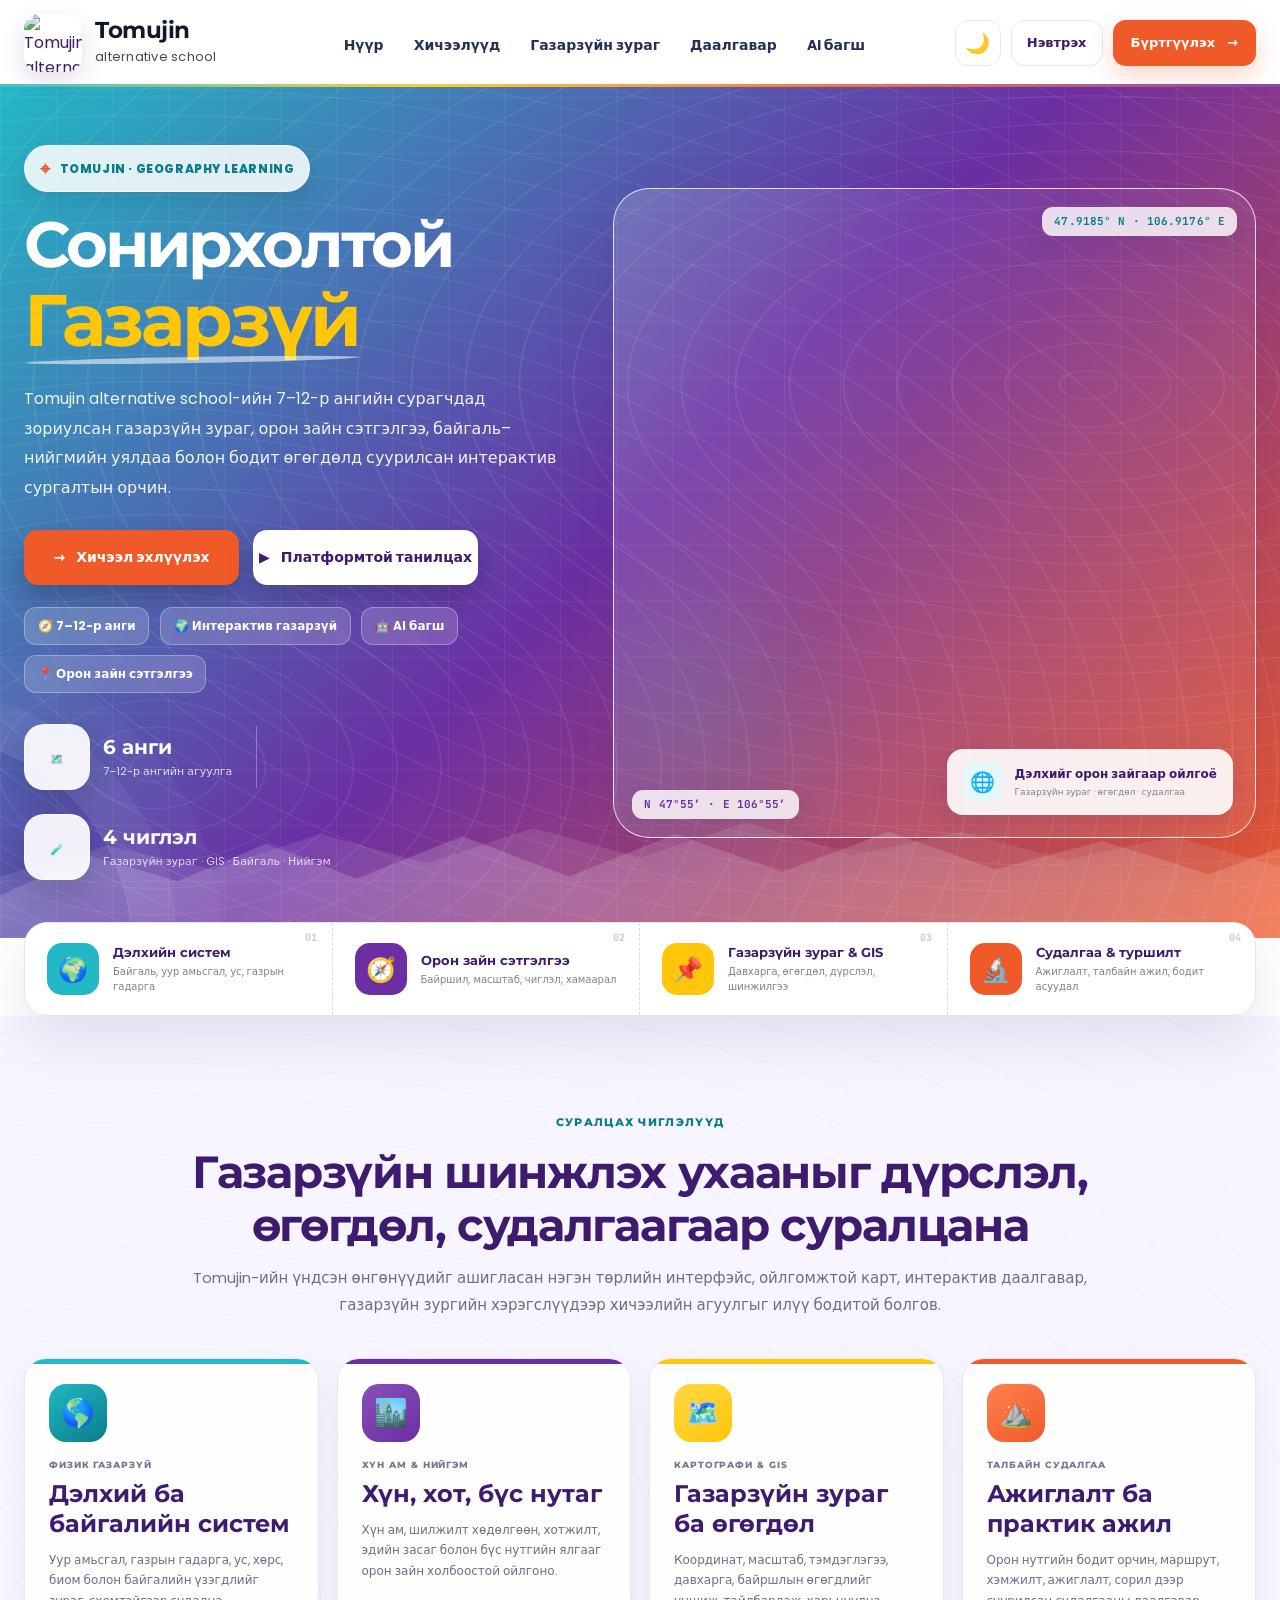
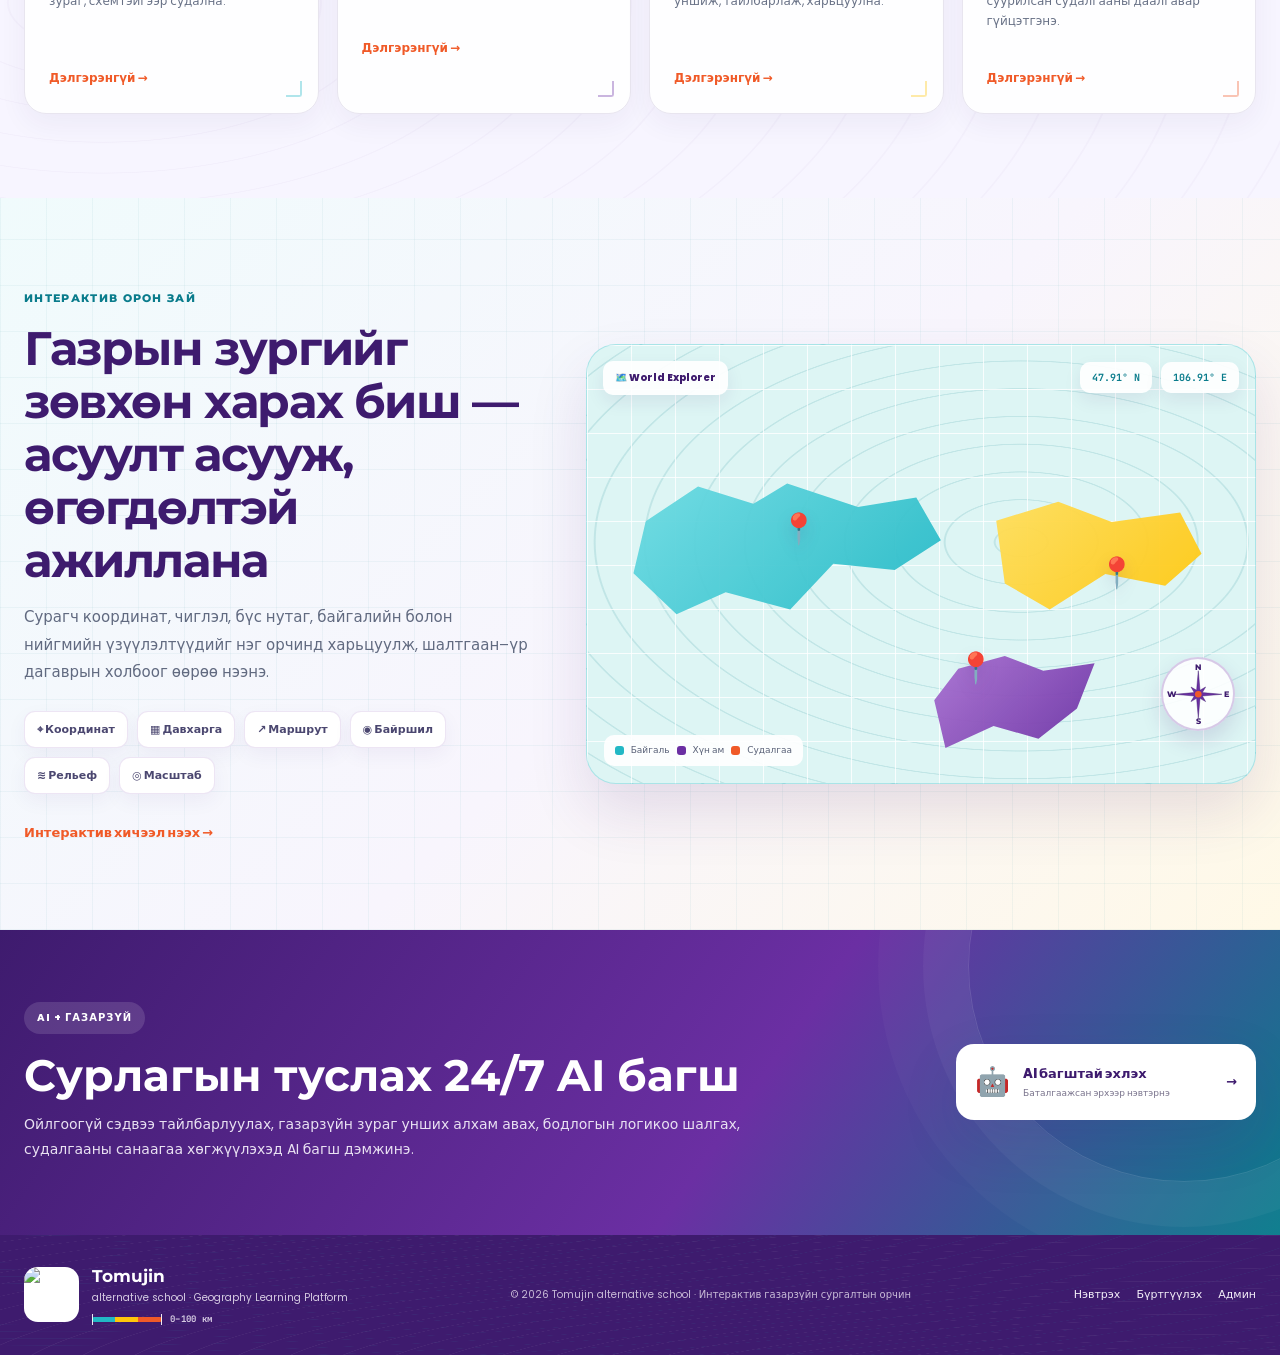
==== commit 4c04e994: "Add files via upload" ====
--- a/index.html
+++ b/index.html
@@ -160,8 +160,8 @@
         <span class="map-pin pin-a">📍</span><span class="map-pin pin-b">📍</span><span class="map-pin pin-c">📍</span>
         <div class="map-compass" aria-hidden="true">
           <svg viewBox="0 0 74 74" xmlns="http://www.w3.org/2000/svg">
-            <polygon points="37,5 39.3,31.5 46.9,27.1 42.5,34.7 69,37 42.5,39.3 46.9,46.9 39.3,42.5 37,69 34.7,42.5 27.1,46.9 31.5,39.3 5,37 31.5,34.7 27.1,27.1 34.7,31.5" fill="#673393" stroke="#3F1D68" stroke-width="0.6" stroke-linejoin="round"/>
-            <circle cx="37" cy="37" r="4.5" fill="#F45124"/>
+            <polygon points="37,5 39.3,31.5 46.9,27.1 42.5,34.7 69,37 42.5,39.3 46.9,46.9 39.3,42.5 37,69 34.7,42.5 27.1,46.9 31.5,39.3 5,37 31.5,34.7 27.1,27.1 34.7,31.5" fill="#6B2FA3" stroke="#3E1B6E" stroke-width="0.6" stroke-linejoin="round"/>
+            <circle cx="37" cy="37" r="4.5" fill="#F05A28"/>
           </svg>
           <b class="compass-n">N</b><b class="compass-s">S</b><b class="compass-e">E</b><b class="compass-w">W</b>
         </div>
--- a/styles.css
+++ b/styles.css
@@ -1,20 +1,21 @@
 :root{
-  --teal:#38B9BE;
-  --teal-deep:#087F8C;
-  --purple:#673393;
-  --purple-deep:#3F1D68;
-  --yellow:#FFCA05;
-  --orange:#F45124;
-  --ink:#17213F;
-  --muted:#667085;
-  --line:#E7E8F1;
+  --teal:#22B8C5;
+  --teal-deep:#0A7C8C;
+  --purple:#6B2FA3;
+  --purple-deep:#3E1B6E;
+  --yellow:#FFC60A;
+  --orange:#F05A28;
+  --ink:#3E1B6E;
+  --muted:#6C7570;
+  --line:#E6E6F2;
+  --line-soft:#EDE7F6;
   --paper:#FFFFFF;
-  --soft:#F7FAFC;
-  --soft-teal:#E9FAFB;
-  --soft-purple:#F5EEFB;
-  --soft-yellow:#FFF8D7;
+  --soft:#F7F5FF;
+  --soft-teal:#E6F7F9;
+  --soft-purple:#F3EDFA;
+  --soft-yellow:#FFF8E1;
   --soft-orange:#FFF0E9;
-  --shadow:0 22px 60px rgba(63,29,104,.11);
+  --shadow:0 22px 60px rgba(62,27,110,.11);
 }
 *{box-sizing:border-box}
 html{scroll-behavior:smooth}
@@ -22,7 +23,7 @@
 a{text-decoration:none;color:inherit}button,input{font:inherit}.geo-shell{width:min(1360px,calc(100% - 48px));margin:0 auto}
 
 /* Header — school brand sits in the upper-left corner. */
-.geo-header{position:sticky;top:0;z-index:70;background:rgba(255,255,255,.94);backdrop-filter:blur(18px);border-bottom:1px solid rgba(63,29,104,.08)}
+.geo-header{position:sticky;top:0;z-index:70;background:rgba(255,255,255,.94);backdrop-filter:blur(18px);border-bottom:1px solid rgba(62,27,110,.08)}
 .geo-header:after{content:"";position:absolute;left:0;right:0;bottom:-1px;height:3px;background:linear-gradient(90deg,var(--teal),var(--yellow),var(--orange),var(--purple));opacity:.85}
 .geo-nav{min-height:86px;display:grid;grid-template-columns:auto 1fr auto;align-items:center;gap:24px}
 .geo-menu{display:none;border:0;background:transparent;font-size:28px;color:var(--purple-deep);cursor:pointer}
@@ -34,45 +35,45 @@
 .geo-theme,.geo-login,.geo-register{height:46px;border-radius:13px;display:inline-flex;align-items:center;justify-content:center;transition:.18s}
 .geo-theme,.geo-login{padding:0 15px;border:1px solid var(--line);background:#fff;color:var(--purple-deep)}
 .geo-theme{width:46px;padding:0;font-size:20px;cursor:pointer}.geo-login{font-size:13px;font-weight:650}
-.geo-register{padding:0 18px;gap:12px;border:0;background:var(--orange);color:#fff;box-shadow:0 10px 24px rgba(244,81,36,.22);font-size:13px;font-weight:750}
+.geo-register{padding:0 18px;gap:12px;border:0;background:var(--orange);color:#fff;box-shadow:0 10px 24px rgba(240,90,40,.25);font-size:13px;font-weight:750}
 .geo-theme:hover,.geo-login:hover{transform:translateY(-1px);border-color:#cfc7db}.geo-register:hover{transform:translateY(-2px)}
 .geo-brand{justify-self:start;display:flex;align-items:center;gap:13px;min-width:230px}
 .geo-brand img{width:58px;height:58px;object-fit:contain;border-radius:15px;box-shadow:0 9px 24px rgba(63,29,104,.14);flex:0 0 auto}
 .geo-brand-copy{display:flex;flex-direction:column}.geo-brand-copy strong{font-family:Montserrat,sans-serif;font-size:23px;line-height:1;color:#111827;letter-spacing:-.5px}.geo-brand-copy small{font-size:13px;margin-top:5px;color:#444A59;letter-spacing:.02em}
 
 /* Hero */
-.geo-hero{position:relative;overflow:hidden;background:linear-gradient(120deg,#F8FDFF 0%,#EEFBFD 28%,#F6F0FB 60%,#FFF9E8 100%)}
-.geo-hero:before{content:"";position:absolute;inset:0;pointer-events:none;opacity:.48;background-image:repeating-linear-gradient(0deg,rgba(63,29,104,.09) 0 1px,transparent 1px 56px),repeating-linear-gradient(90deg,rgba(63,29,104,.09) 0 1px,transparent 1px 56px),repeating-radial-gradient(ellipse at 85% 35%,transparent 0 27px,rgba(56,185,190,.13) 28px 29px,transparent 30px 54px),repeating-radial-gradient(ellipse at 12% 80%,transparent 0 22px,rgba(103,51,147,.13) 23px 24px,transparent 25px 44px),radial-gradient(circle at 8% 14%,rgba(56,185,190,.2),transparent 20%),radial-gradient(circle at 90% 84%,rgba(244,81,36,.12),transparent 20%)}
-.geo-hero:after{content:"";position:absolute;width:410px;height:410px;border-radius:50%;left:-280px;bottom:-210px;border:1px solid rgba(103,51,147,.08);box-shadow:0 0 0 45px rgba(103,51,147,.025),0 0 0 90px rgba(56,185,190,.025)}
+.geo-hero{position:relative;overflow:hidden;background:linear-gradient(135deg,var(--teal) 0%,var(--purple) 50%,var(--orange) 100%)}
+.geo-hero:before{content:"";position:absolute;inset:0;pointer-events:none;opacity:.5;background-image:repeating-linear-gradient(0deg,rgba(255,255,255,.12) 0 1px,transparent 1px 56px),repeating-linear-gradient(90deg,rgba(255,255,255,.12) 0 1px,transparent 1px 56px),repeating-radial-gradient(ellipse at 85% 35%,transparent 0 27px,rgba(255,255,255,.16) 28px 29px,transparent 30px 54px),repeating-radial-gradient(ellipse at 12% 80%,transparent 0 22px,rgba(255,255,255,.14) 23px 24px,transparent 25px 44px)}
+.geo-hero:after{content:"";position:absolute;width:410px;height:410px;border-radius:50%;left:-280px;bottom:-210px;border:1px solid rgba(255,255,255,.18);box-shadow:0 0 0 45px rgba(255,255,255,.05),0 0 0 90px rgba(255,255,255,.03)}
 .geo-hero-grid{position:relative;z-index:2;display:grid;grid-template-columns:minmax(480px,.92fr) minmax(500px,1.08fr);gap:42px;align-items:center;min-height:calc(100vh - 86px);padding:48px 0}
-.geo-ridge{position:absolute;left:0;right:0;bottom:0;height:130px;z-index:1;pointer-events:none}.geo-ridge svg{width:100%;height:100%;display:block}.geo-ridge .ridge-back{fill:var(--purple);opacity:.07}.geo-ridge .ridge-front{fill:var(--teal-deep);opacity:.1}
-.geo-copy{padding:10px 0}.geo-kicker{display:inline-flex;align-items:center;gap:9px;padding:9px 15px;border-radius:999px;background:rgba(255,255,255,.72);border:1px solid rgba(56,185,190,.2);color:var(--teal-deep);font-size:12px;font-weight:750;letter-spacing:.05em;box-shadow:0 8px 24px rgba(56,185,190,.07)}.geo-kicker span{font-size:18px;color:var(--orange)}
-.geo-copy h1{margin:22px 0 0;font-family:Montserrat,sans-serif;line-height:.95;letter-spacing:-3px}.geo-copy h1 span,.geo-copy h1 em{display:block}.geo-copy h1 span{font-size:clamp(52px,5vw,78px);color:var(--ink)}.geo-copy h1 em{font-style:normal;margin-top:10px;font-size:clamp(58px,5.7vw,88px);color:var(--purple);position:relative;width:max-content;max-width:100%}.geo-copy h1 em:after{content:"";position:absolute;left:2px;right:0;bottom:-9px;height:7px;background:linear-gradient(90deg,var(--teal),var(--yellow),var(--orange));border-radius:50%;transform:rotate(-1deg)}
-.geo-lead{max-width:680px;margin:30px 0 0;font-size:16px;line-height:1.85;color:#4F5873}.geo-cta-row{display:flex;flex-wrap:wrap;gap:14px;margin-top:28px}.geo-cta{min-width:215px;height:55px;border-radius:14px;display:inline-flex;align-items:center;justify-content:center;gap:11px;color:#fff;font-size:14px;font-weight:750;border:0;cursor:pointer;transition:.18s}.geo-cta-orange{background:var(--orange);box-shadow:0 12px 26px rgba(244,81,36,.22)}.geo-cta-teal{background:var(--teal-deep);box-shadow:0 12px 26px rgba(8,127,140,.18)}.geo-cta:hover{transform:translateY(-2px)}
-.geo-badge-row{display:flex;flex-wrap:wrap;gap:10px;margin-top:22px}.geo-chip{display:inline-flex;align-items:center;padding:9px 13px;border-radius:12px;font-size:12px;font-weight:650;border:1px solid transparent}.chip-purple{background:var(--soft-purple);color:var(--purple)}.chip-teal{background:var(--soft-teal);color:var(--teal-deep)}.chip-lilac{background:#F9F4FF;color:var(--purple-deep)}.chip-yellow{background:var(--soft-yellow);color:#8B6800}
-.geo-metrics{display:flex;align-items:center;gap:24px;margin-top:31px;flex-wrap:wrap}.geo-metrics>i{height:62px;width:1px;background:#DDD8EA}.geo-metric{display:flex;align-items:center;gap:13px}.metric-icon{width:66px;height:66px;border-radius:20px;display:grid;place-items:center;font-size:30px;box-shadow:0 13px 30px rgba(63,29,104,.08);border:1px solid rgba(255,255,255,.8)}.metric-books{background:linear-gradient(145deg,var(--soft-teal),#fff)}.metric-map{background:linear-gradient(145deg,var(--soft-yellow),#fff)}.geo-metric b{display:block;font-family:Montserrat,sans-serif;font-size:20px;color:var(--purple-deep)}.geo-metric span{display:block;margin-top:4px;font-size:11px;color:#737B8E}
+.geo-ridge{position:absolute;left:0;right:0;bottom:0;height:130px;z-index:1;pointer-events:none}.geo-ridge svg{width:100%;height:100%;display:block}.geo-ridge .ridge-back{fill:#fff;opacity:.1}.geo-ridge .ridge-front{fill:#fff;opacity:.16}
+.geo-copy{padding:10px 0}.geo-kicker{display:inline-flex;align-items:center;gap:9px;padding:9px 15px;border-radius:999px;background:rgba(255,255,255,.85);border:1px solid rgba(255,255,255,.5);color:var(--teal-deep);font-size:12px;font-weight:750;letter-spacing:.05em;box-shadow:0 8px 24px rgba(0,0,0,.1)}.geo-kicker span{font-size:18px;color:var(--orange)}
+.geo-copy h1{margin:22px 0 0;font-family:Montserrat,sans-serif;line-height:.95;letter-spacing:-3px}.geo-copy h1 span,.geo-copy h1 em{display:block}.geo-copy h1 span{font-size:clamp(52px,5vw,78px);color:#fff}.geo-copy h1 em{font-style:normal;margin-top:10px;font-size:clamp(58px,5.7vw,88px);color:var(--yellow);position:relative;width:max-content;max-width:100%}.geo-copy h1 em:after{content:"";position:absolute;left:2px;right:0;bottom:-9px;height:6px;background:#fff;opacity:.55;border-radius:50%;transform:rotate(-1deg)}
+.geo-lead{max-width:680px;margin:30px 0 0;font-size:16px;line-height:1.85;color:rgba(255,255,255,.92)}.geo-cta-row{display:flex;flex-wrap:wrap;gap:14px;margin-top:28px}.geo-cta{min-width:215px;height:55px;border-radius:14px;display:inline-flex;align-items:center;justify-content:center;gap:11px;color:#fff;font-size:14px;font-weight:750;border:0;cursor:pointer;transition:.18s}.geo-cta-orange{background:var(--orange);box-shadow:0 12px 26px rgba(0,0,0,.22)}.geo-cta-teal{background:#fff;color:var(--purple-deep);box-shadow:0 12px 26px rgba(0,0,0,.18)}.geo-cta:hover{transform:translateY(-2px)}.geo-cta:disabled,.geo-cta[disabled]{opacity:.55;cursor:not-allowed;transform:none}
+.geo-badge-row{display:flex;flex-wrap:wrap;gap:10px;margin-top:22px}.geo-chip{display:inline-flex;align-items:center;padding:9px 13px;border-radius:12px;font-size:12px;font-weight:650;background:rgba(255,255,255,.16);border:1px solid rgba(255,255,255,.3);color:#fff;backdrop-filter:blur(6px)}
+.geo-metrics{display:flex;align-items:center;gap:24px;margin-top:31px;flex-wrap:wrap}.geo-metrics>i{height:62px;width:1px;background:rgba(255,255,255,.3)}.geo-metric{display:flex;align-items:center;gap:13px}.metric-icon{width:66px;height:66px;border-radius:20px;display:grid;place-items:center;font-size:30px;box-shadow:0 13px 30px rgba(0,0,0,.14);border:1px solid rgba(255,255,255,.6);background:rgba(255,255,255,.92)}.geo-metric b{display:block;font-family:Montserrat,sans-serif;font-size:20px;color:#fff}.geo-metric span{display:block;margin-top:4px;font-size:11px;color:rgba(255,255,255,.78)}
 .geo-art-wrap{min-height:650px;border-radius:36px;position:relative;overflow:hidden;background:linear-gradient(180deg,rgba(255,255,255,.05),rgba(255,255,255,.08)),url('assets/geography-hero-art.webp') center/cover no-repeat;box-shadow:0 28px 70px rgba(63,29,104,.12);border:1px solid rgba(255,255,255,.8)}
 .geo-art-wrap:after{content:"";position:absolute;inset:0;background:linear-gradient(120deg,rgba(255,255,255,.12),transparent 45%),radial-gradient(circle at 12% 82%,rgba(56,185,190,.16),transparent 24%);pointer-events:none}
 .geo-coordinate{position:absolute;z-index:3;padding:8px 12px;border-radius:11px;background:rgba(255,255,255,.82);backdrop-filter:blur(10px);box-shadow:0 8px 24px rgba(63,29,104,.1);font:700 11px/1.2 "JetBrains Mono",monospace;color:var(--teal-deep);letter-spacing:.01em}.geo-coordinate-a{right:18px;top:18px}.geo-coordinate-b{left:18px;bottom:18px;color:var(--purple)}
 .geo-art-caption{position:absolute;z-index:4;right:22px;bottom:22px;display:flex;align-items:center;gap:12px;background:rgba(255,255,255,.9);padding:13px 16px;border-radius:16px;box-shadow:0 12px 30px rgba(63,29,104,.14)}.geo-art-caption>span{width:40px;height:40px;border-radius:12px;background:var(--soft-teal);display:grid;place-items:center;font-size:20px}.geo-art-caption strong{display:block;font-size:12px;color:var(--purple-deep)}.geo-art-caption small{display:block;margin-top:3px;font-size:9px;color:#7B8292}
 
 /* Principles */
-.geo-principles{position:relative;z-index:5;margin-top:-16px}.geo-principle-grid{counter-reset:principle;display:grid;grid-template-columns:repeat(4,1fr);background:#fff;border:1px solid var(--line);border-radius:23px;box-shadow:var(--shadow);overflow:hidden}.geo-principle{position:relative;counter-increment:principle;display:flex;align-items:center;gap:14px;padding:20px 22px;border-right:1px dashed rgba(103,51,147,.2)}.geo-principle:last-child{border-right:0}.geo-principle:before{content:"0" counter(principle);position:absolute;top:10px;right:14px;font:800 10px/1 "JetBrains Mono",monospace;color:rgba(63,29,104,.22);letter-spacing:.02em}.geo-principle>span{width:52px;height:52px;border-radius:15px;display:grid;place-items:center;font-size:24px;color:#fff;flex:0 0 auto}.geo-principle>span.teal{background:var(--teal)}.geo-principle>span.purple{background:var(--purple)}.geo-principle>span.yellow{background:var(--yellow)}.geo-principle>span.orange{background:var(--orange)}.geo-principle b{display:block;font-family:Montserrat,sans-serif;font-size:13px;color:var(--ink)}.geo-principle small{display:block;margin-top:5px;font-size:10px;line-height:1.45;color:#7A8294}
+.geo-principles{position:relative;z-index:5;margin-top:-16px}.geo-principle-grid{counter-reset:principle;display:grid;grid-template-columns:repeat(4,1fr);background:#fff;border:1px solid var(--line);border-radius:23px;box-shadow:var(--shadow);overflow:hidden}.geo-principle{position:relative;counter-increment:principle;display:flex;align-items:center;gap:14px;padding:20px 22px;border-right:1px dashed rgba(107,47,163,.2)}.geo-principle:last-child{border-right:0}.geo-principle:before{content:"0" counter(principle);position:absolute;top:10px;right:14px;font:800 10px/1 "JetBrains Mono",monospace;color:rgba(62,27,110,.22);letter-spacing:.02em}.geo-principle>span{width:52px;height:52px;border-radius:15px;display:grid;place-items:center;font-size:24px;color:#fff;flex:0 0 auto}.geo-principle>span.teal{background:var(--teal)}.geo-principle>span.purple{background:var(--purple)}.geo-principle>span.yellow{background:var(--yellow)}.geo-principle>span.orange{background:var(--orange)}.geo-principle b{display:block;font-family:Montserrat,sans-serif;font-size:13px;color:var(--ink)}.geo-principle small{display:block;margin-top:5px;font-size:10px;line-height:1.45;color:#7A8294}
 
 /* Courses */
-.geo-courses{padding:92px 0 84px;background:#fff;position:relative}.geo-courses:before{content:"";position:absolute;inset:0;pointer-events:none;opacity:.55;background-image:repeating-radial-gradient(ellipse at 8% 75%,transparent 0 31px,rgba(103,51,147,.055) 32px 33px,transparent 34px 62px)}
+.geo-courses{padding:92px 0 84px;background:var(--soft);position:relative}.geo-courses:before{content:"";position:absolute;inset:0;pointer-events:none;opacity:.55;background-image:repeating-radial-gradient(ellipse at 8% 75%,transparent 0 31px,rgba(103,51,147,.055) 32px 33px,transparent 34px 62px)}
 .geo-courses>.geo-shell{position:relative;z-index:2}.geo-section-heading{text-align:center;max-width:900px;margin:0 auto 40px}.geo-section-heading>span,.geo-section-tag{font-family:Montserrat,sans-serif;font-size:11px;font-weight:800;letter-spacing:.12em;color:var(--teal-deep)}.geo-section-heading h2{margin:13px 0;font-family:Montserrat,sans-serif;font-size:clamp(32px,3.5vw,46px);line-height:1.17;letter-spacing:-1.3px;color:var(--purple-deep)}.geo-section-heading p{margin:0;font-size:15px;line-height:1.8;color:#697186}
 .geo-course-grid{display:grid;grid-template-columns:repeat(4,1fr);gap:18px}.geo-course-card{position:relative;padding:25px 24px 24px;border:1px solid #E8E5EF;border-radius:22px;background:rgba(255,255,255,.94);box-shadow:0 10px 28px rgba(63,29,104,.055);transition:.2s;overflow:hidden}.geo-course-card:before{content:"";position:absolute;top:0;left:0;right:0;height:5px}.card-teal:before{background:var(--teal)}.card-purple:before{background:var(--purple)}.card-yellow:before{background:var(--yellow)}.card-orange:before{background:var(--orange)}.geo-course-card:hover{transform:translateY(-6px);box-shadow:0 22px 44px rgba(63,29,104,.11)}
 .geo-course-card .card-mark{position:absolute;bottom:16px;right:16px;width:16px;height:16px;border-width:0 2px 2px 0;border-style:solid;opacity:.35;border-radius:0 0 3px 0}.card-teal .card-mark{border-color:var(--teal)}.card-purple .card-mark{border-color:var(--purple)}.card-yellow .card-mark{border-color:var(--yellow)}.card-orange .card-mark{border-color:var(--orange)}
-.course-icon{width:58px;height:58px;border-radius:17px;display:grid;place-items:center;font-size:27px;margin-bottom:17px;color:#fff}.course-icon.cyan{background:linear-gradient(145deg,var(--teal),var(--teal-deep))}.course-icon.purple{background:linear-gradient(145deg,#8A50B7,var(--purple))}.course-icon.yellow{background:linear-gradient(145deg,#FFD942,var(--yellow))}.course-icon.orange{background:linear-gradient(145deg,#FF814E,var(--orange))}.geo-course-card small{display:block;font-family:Montserrat,sans-serif;font-size:9px;font-weight:800;letter-spacing:.1em;color:#7C7692}.geo-course-card h3{margin:9px 0 11px;font-family:Montserrat,sans-serif;font-size:20px;line-height:1.28;color:var(--ink)}.geo-course-card p{margin:0;color:#687186;line-height:1.7;font-size:12px;min-height:103px}.geo-course-card>span{display:inline-flex;margin-top:16px;font-size:12px;font-weight:750;color:var(--orange)}
+.course-icon{width:58px;height:58px;border-radius:17px;display:grid;place-items:center;font-size:27px;margin-bottom:17px;color:#fff}.course-icon.cyan{background:linear-gradient(145deg,var(--teal),var(--teal-deep))}.course-icon.purple{background:linear-gradient(145deg,#8A50B7,var(--purple))}.course-icon.yellow{background:linear-gradient(145deg,#FFD942,var(--yellow))}.course-icon.orange{background:linear-gradient(145deg,#FF814E,var(--orange))}.geo-course-card small{display:block;font-family:Montserrat,sans-serif;font-size:9px;font-weight:800;letter-spacing:.1em;color:#7C7692}.geo-course-card h3{margin:9px 0 11px;font-family:Montserrat,sans-serif;font-size:24px;line-height:1.24;color:var(--ink)}.geo-course-card p{margin:0;color:#687186;line-height:1.7;font-size:12px;min-height:103px}.geo-course-card>span{display:inline-flex;margin-top:16px;font-size:12px;font-weight:750;color:var(--orange)}
 
 /* Explorer */
-.geo-explorer{padding:86px 0;background-image:repeating-linear-gradient(0deg,rgba(8,127,140,.05) 0 1px,transparent 1px 46px),repeating-linear-gradient(90deg,rgba(8,127,140,.05) 0 1px,transparent 1px 46px),linear-gradient(135deg,#F0FBFC,#F8F5FD 54%,#FFF9E7);overflow:hidden}.geo-explorer-grid{display:grid;grid-template-columns:.86fr 1.14fr;gap:56px;align-items:center}.geo-explorer-copy h2{margin:13px 0 16px;font-family:Montserrat,sans-serif;font-size:clamp(34px,3.7vw,49px);line-height:1.12;letter-spacing:-1.4px;color:var(--purple-deep)}.geo-explorer-copy p{margin:0;font-size:15px;line-height:1.85;color:#616A80}.geo-tool-list{display:flex;flex-wrap:wrap;gap:9px;margin:25px 0}.geo-tool-list span{padding:9px 12px;border-radius:11px;background:#fff;border:1px solid rgba(103,51,147,.1);box-shadow:0 7px 20px rgba(63,29,104,.05);font-size:11px;font-weight:700;color:#4B4770}.geo-inline-link{display:inline-flex;color:var(--orange);font-size:13px;font-weight:800}
-.geo-map-board{position:relative;min-height:440px;border-radius:30px;overflow:hidden;border:1px solid rgba(56,185,190,.28);box-shadow:0 28px 60px rgba(63,29,104,.12);background-color:#DDF5F4;background-image:linear-gradient(rgba(255,255,255,.8) 1px,transparent 1px),linear-gradient(90deg,rgba(255,255,255,.8) 1px,transparent 1px),repeating-radial-gradient(ellipse at 65% 45%,transparent 0 25px,rgba(8,127,140,.13) 26px 27px,transparent 28px 50px);background-size:44px 44px,44px 44px,auto}.map-toolbar{position:absolute;z-index:5;top:16px;left:16px;right:16px;display:flex;align-items:center;gap:9px}.map-toolbar span,.map-toolbar b{background:rgba(255,255,255,.92);padding:9px 12px;border-radius:10px;box-shadow:0 7px 18px rgba(63,29,104,.08);font-size:10px}.map-toolbar span{margin-right:auto;font-weight:800;color:var(--purple-deep)}.map-toolbar b{color:var(--teal-deep);font-family:"JetBrains Mono",monospace}.map-land{position:absolute;filter:drop-shadow(0 10px 16px rgba(8,127,140,.08));opacity:.94}.land-a{width:46%;height:36%;left:7%;top:28%;background:linear-gradient(135deg,#78D3B6,#38B9BE);clip-path:polygon(4% 34%,21% 12%,39% 23%,50% 10%,73% 25%,92% 19%,100% 46%,85% 65%,65% 61%,51% 90%,30% 79%,14% 93%,0 67%)}.land-b{width:32%;height:27%;right:8%;top:35%;background:linear-gradient(135deg,#FFD848,#FFCA05);clip-path:polygon(4% 19%,33% 3%,58% 20%,90% 12%,100% 47%,83% 74%,55% 64%,29% 94%,8% 72%)}.land-c{width:24%;height:21%;right:24%;bottom:8%;background:linear-gradient(135deg,#8B55B4,#673393);clip-path:polygon(15% 14%,44% 0,68% 16%,100% 8%,89% 57%,65% 90%,37% 76%,7% 100%,0 48%)}.map-pin{position:absolute;z-index:4;font-size:30px;filter:drop-shadow(0 8px 8px rgba(63,29,104,.14))}.pin-a{left:29%;top:37%}.pin-b{right:18%;top:47%}.pin-c{right:39%;bottom:21%}.map-compass{position:absolute;z-index:4;right:20px;bottom:52px;width:74px;height:74px;border-radius:50%;background:rgba(255,255,255,.88);border:2px solid rgba(103,51,147,.25);display:grid;place-items:center;box-shadow:0 10px 22px rgba(63,29,104,.14)}.map-compass svg{width:78%;height:78%}.map-compass b{position:absolute;font:800 8px/1 Montserrat,sans-serif;color:var(--purple-deep)}.compass-n{top:4px;left:50%;transform:translateX(-50%)}.compass-s{bottom:4px;left:50%;transform:translateX(-50%)}.compass-e{right:4px;top:50%;transform:translateY(-50%)}.compass-w{left:4px;top:50%;transform:translateY(-50%)}.map-legend{position:absolute;z-index:4;left:17px;bottom:17px;padding:9px 11px;border-radius:10px;background:rgba(255,255,255,.92);font-size:9px;color:#596177;display:flex;align-items:center;gap:7px}.map-legend i{width:9px;height:9px;border-radius:3px}.legend-teal{background:var(--teal)}.legend-purple{background:var(--purple)}.legend-orange{background:var(--orange)}
+.geo-explorer{padding:86px 0;background-image:repeating-linear-gradient(0deg,rgba(8,127,140,.05) 0 1px,transparent 1px 46px),repeating-linear-gradient(90deg,rgba(8,127,140,.05) 0 1px,transparent 1px 46px),linear-gradient(135deg,#F0FBFC,#F8F5FD 54%,#FFF9E7);overflow:hidden}.geo-explorer-grid{display:grid;grid-template-columns:.86fr 1.14fr;gap:56px;align-items:center}.geo-explorer-copy h2{margin:13px 0 16px;font-family:Montserrat,sans-serif;font-size:clamp(34px,3.7vw,49px);line-height:1.12;letter-spacing:-1.4px;color:var(--purple-deep)}.geo-explorer-copy p{margin:0;font-size:15px;line-height:1.85;color:#616A80}.geo-tool-list{display:flex;flex-wrap:wrap;gap:9px;margin:25px 0}.geo-tool-list span{padding:9px 12px;border-radius:11px;background:#fff;border:1px solid rgba(107,47,163,.12);box-shadow:0 7px 20px rgba(62,27,110,.05);font-size:11px;font-weight:700;color:#4B4770}.geo-inline-link{display:inline-flex;color:var(--orange);font-size:13px;font-weight:800}
+.geo-map-board{position:relative;min-height:440px;border-radius:30px;overflow:hidden;border:1px solid rgba(34,184,197,.28);box-shadow:0 28px 60px rgba(62,27,110,.12);background-color:#DDF5F4;background-image:linear-gradient(rgba(255,255,255,.8) 1px,transparent 1px),linear-gradient(90deg,rgba(255,255,255,.8) 1px,transparent 1px),repeating-radial-gradient(ellipse at 65% 45%,transparent 0 25px,rgba(8,127,140,.13) 26px 27px,transparent 28px 50px);background-size:44px 44px,44px 44px,auto}.map-toolbar{position:absolute;z-index:5;top:16px;left:16px;right:16px;display:flex;align-items:center;gap:9px}.map-toolbar span,.map-toolbar b{background:rgba(255,255,255,.92);padding:9px 12px;border-radius:10px;box-shadow:0 7px 18px rgba(63,29,104,.08);font-size:10px}.map-toolbar span{margin-right:auto;font-weight:800;color:var(--purple-deep)}.map-toolbar b{color:var(--teal-deep);font-family:"JetBrains Mono",monospace}.map-land{position:absolute;filter:drop-shadow(0 10px 16px rgba(8,127,140,.08));opacity:.94}.land-a{width:46%;height:36%;left:7%;top:28%;background:linear-gradient(135deg,#6FDCE3,var(--teal));clip-path:polygon(4% 34%,21% 12%,39% 23%,50% 10%,73% 25%,92% 19%,100% 46%,85% 65%,65% 61%,51% 90%,30% 79%,14% 93%,0 67%)}.land-b{width:32%;height:27%;right:8%;top:35%;background:linear-gradient(135deg,#FFDE5C,var(--yellow));clip-path:polygon(4% 19%,33% 3%,58% 20%,90% 12%,100% 47%,83% 74%,55% 64%,29% 94%,8% 72%)}.land-c{width:24%;height:21%;right:24%;bottom:8%;background:linear-gradient(135deg,#A96FD1,var(--purple));clip-path:polygon(15% 14%,44% 0,68% 16%,100% 8%,89% 57%,65% 90%,37% 76%,7% 100%,0 48%)}.map-pin{position:absolute;z-index:4;font-size:30px;filter:drop-shadow(0 8px 8px rgba(63,29,104,.14))}.pin-a{left:29%;top:37%}.pin-b{right:18%;top:47%}.pin-c{right:39%;bottom:21%}.map-compass{position:absolute;z-index:4;right:20px;bottom:52px;width:74px;height:74px;border-radius:50%;background:rgba(255,255,255,.88);border:2px solid rgba(107,47,163,.25);display:grid;place-items:center;box-shadow:0 10px 22px rgba(62,27,110,.14)}.map-compass svg{width:78%;height:78%}.map-compass b{position:absolute;font:800 8px/1 Montserrat,sans-serif;color:var(--purple-deep)}.compass-n{top:4px;left:50%;transform:translateX(-50%)}.compass-s{bottom:4px;left:50%;transform:translateX(-50%)}.compass-e{right:4px;top:50%;transform:translateY(-50%)}.compass-w{left:4px;top:50%;transform:translateY(-50%)}.map-legend{position:absolute;z-index:4;left:17px;bottom:17px;padding:9px 11px;border-radius:10px;background:rgba(255,255,255,.92);font-size:9px;color:#596177;display:flex;align-items:center;gap:7px}.map-legend i{width:9px;height:9px;border-radius:3px}.legend-teal{background:var(--teal)}.legend-purple{background:var(--purple)}.legend-orange{background:var(--orange)}
 
 /* AI + footer */
 .geo-ai{padding:72px 0;background:linear-gradient(125deg,var(--purple-deep),var(--purple) 58%,var(--teal-deep));color:#fff;position:relative;overflow:hidden}.geo-ai:after{content:"";position:absolute;right:-120px;top:-180px;width:430px;height:430px;border-radius:50%;border:1px solid rgba(255,255,255,.13);box-shadow:0 0 0 45px rgba(255,255,255,.04),0 0 0 90px rgba(255,255,255,.025)}.geo-ai-inner{position:relative;z-index:2;display:flex;align-items:center;justify-content:space-between;gap:36px}.geo-ai-pill{display:inline-block;padding:8px 13px;border-radius:999px;background:rgba(255,255,255,.13);font-size:10px;font-weight:800;letter-spacing:.1em}.geo-ai h2{margin:14px 0 10px;font-family:Montserrat,sans-serif;font-size:clamp(32px,3.5vw,44px)}.geo-ai p{margin:0;max-width:760px;line-height:1.8;color:#E9E1F2;font-size:14px}.geo-ai-button{min-width:300px;padding:17px 19px;border-radius:18px;background:#fff;color:var(--purple-deep);display:flex;align-items:center;gap:13px;box-shadow:var(--shadow);font-size:13px;font-weight:750}.geo-ai-button b{font-size:28px}.geo-ai-button span{flex:1}.geo-ai-button small{display:block;margin-top:3px;font-size:9px;color:#79738C;font-weight:500}
-.geo-footer{padding:31px 0;background:#241237;color:#fff;position:relative;overflow:hidden}
+.geo-footer{padding:31px 0;background:var(--purple-deep);color:#fff;position:relative;overflow:hidden}
 .geo-footer:before{content:"";position:absolute;inset:0;pointer-events:none;opacity:.1;background-image:repeating-radial-gradient(ellipse at 92% 130%,transparent 0 26px,rgba(255,255,255,.5) 27px 28px,transparent 29px 50px),repeating-radial-gradient(ellipse at 4% -60%,transparent 0 22px,rgba(56,185,190,.6) 23px 24px,transparent 25px 44px)}
 .geo-footer-inner{position:relative;z-index:1;display:flex;align-items:center;justify-content:space-between;gap:22px;flex-wrap:wrap}.geo-footer-brand-block{display:flex;align-items:center;gap:13px}.geo-footer-brand-mark{width:55px;height:55px;border-radius:14px;overflow:hidden;background:#fff}.geo-footer-brand-mark img{width:100%;height:100%;object-fit:contain}.geo-footer-brand-copy strong{display:block;font-family:Montserrat,sans-serif;font-size:17px}.geo-footer-brand-copy span{display:block;margin-top:4px;color:#D7CCE3;font-size:10px}
 .geo-scale-bar{display:flex;align-items:center;gap:8px;margin-top:9px}.geo-scale-bar i{width:70px;height:5px;border-radius:2px;position:relative;background:linear-gradient(90deg,var(--teal) 0 33%,var(--yellow) 33% 66%,var(--orange) 66% 100%),repeating-linear-gradient(90deg,rgba(255,255,255,.9) 0 1px,transparent 1px 23.33px)}.geo-scale-bar i:before,.geo-scale-bar i:after{content:"";position:absolute;top:-3px;bottom:-3px;width:1px;background:rgba(255,255,255,.9)}.geo-scale-bar i:before{left:0}.geo-scale-bar i:after{right:0}.geo-scale-bar b{font:700 9px/1 "JetBrains Mono",monospace;color:#D7CCE3;letter-spacing:.03em;white-space:nowrap}.geo-footer p{margin:0;color:#C8BBD7;font-size:10px}.geo-footer-inner>div:last-child{display:flex;gap:16px;font-size:11px;color:#F4EFF9}
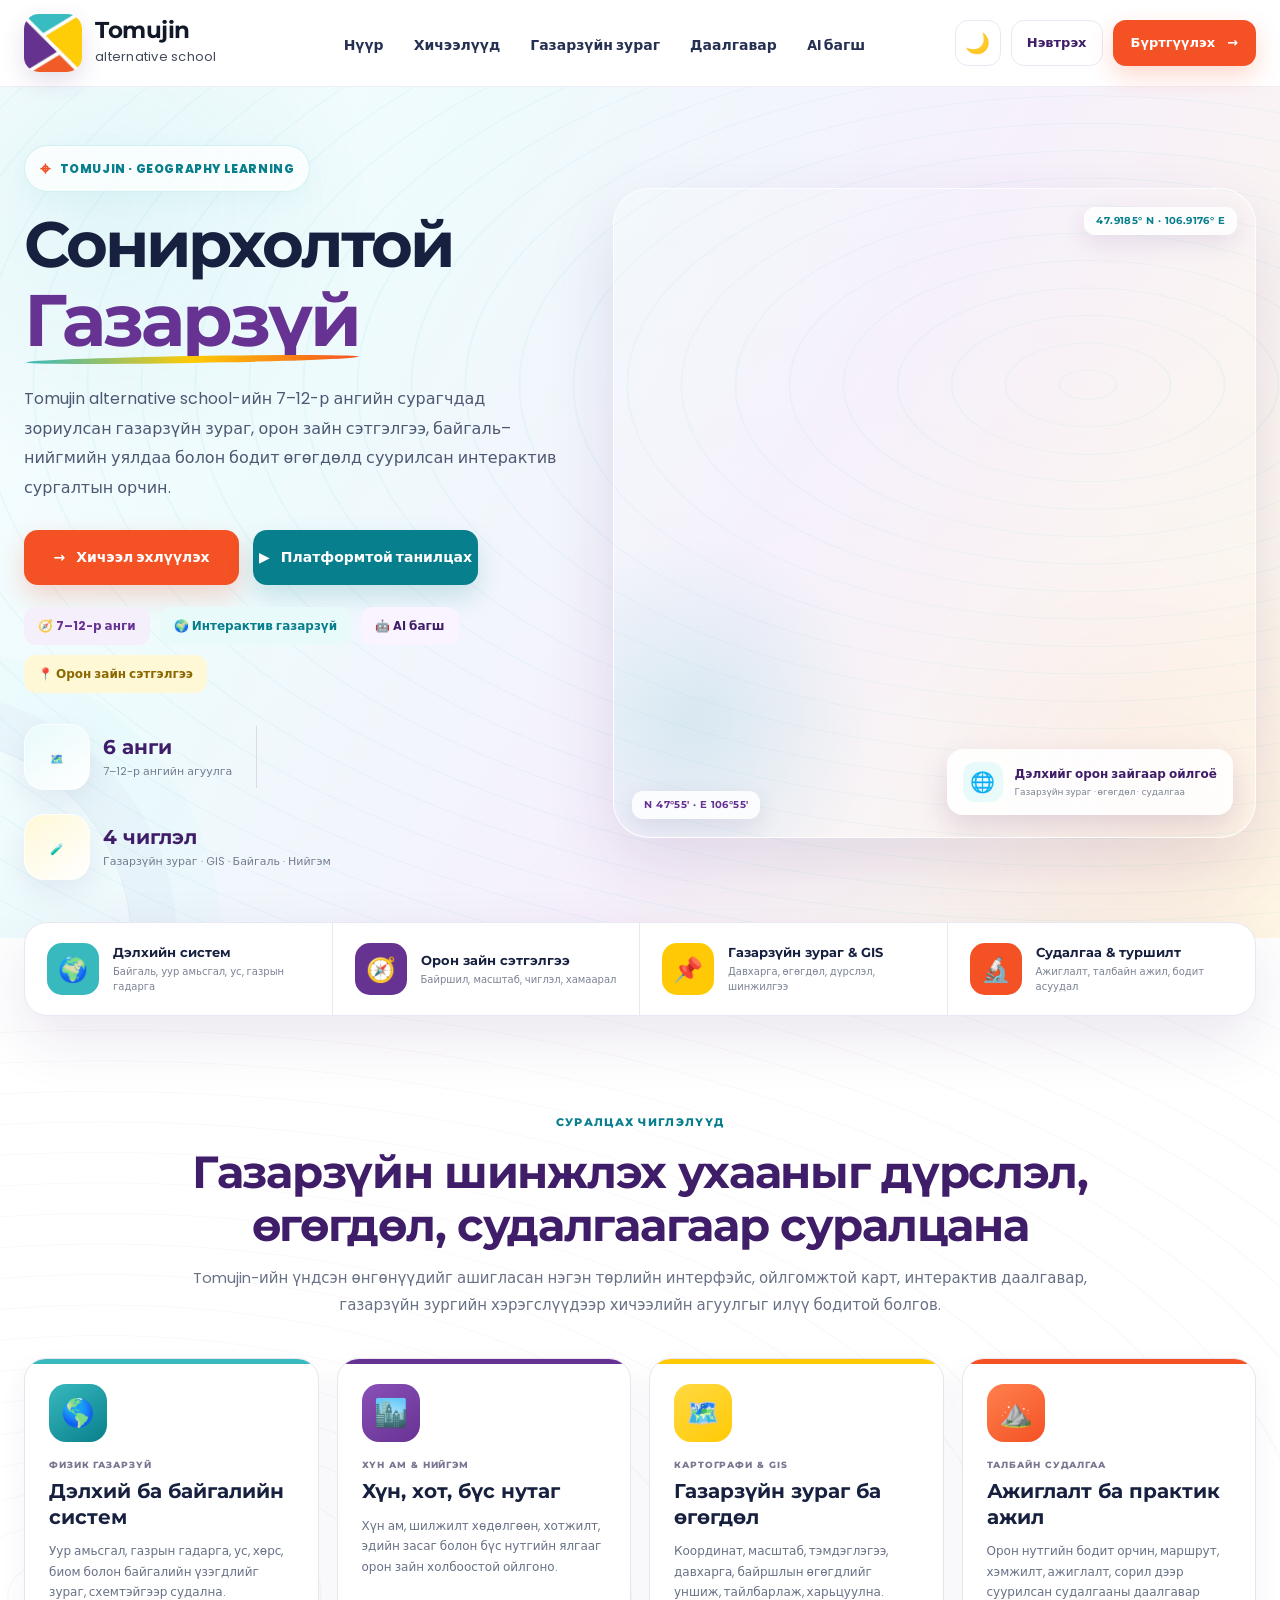
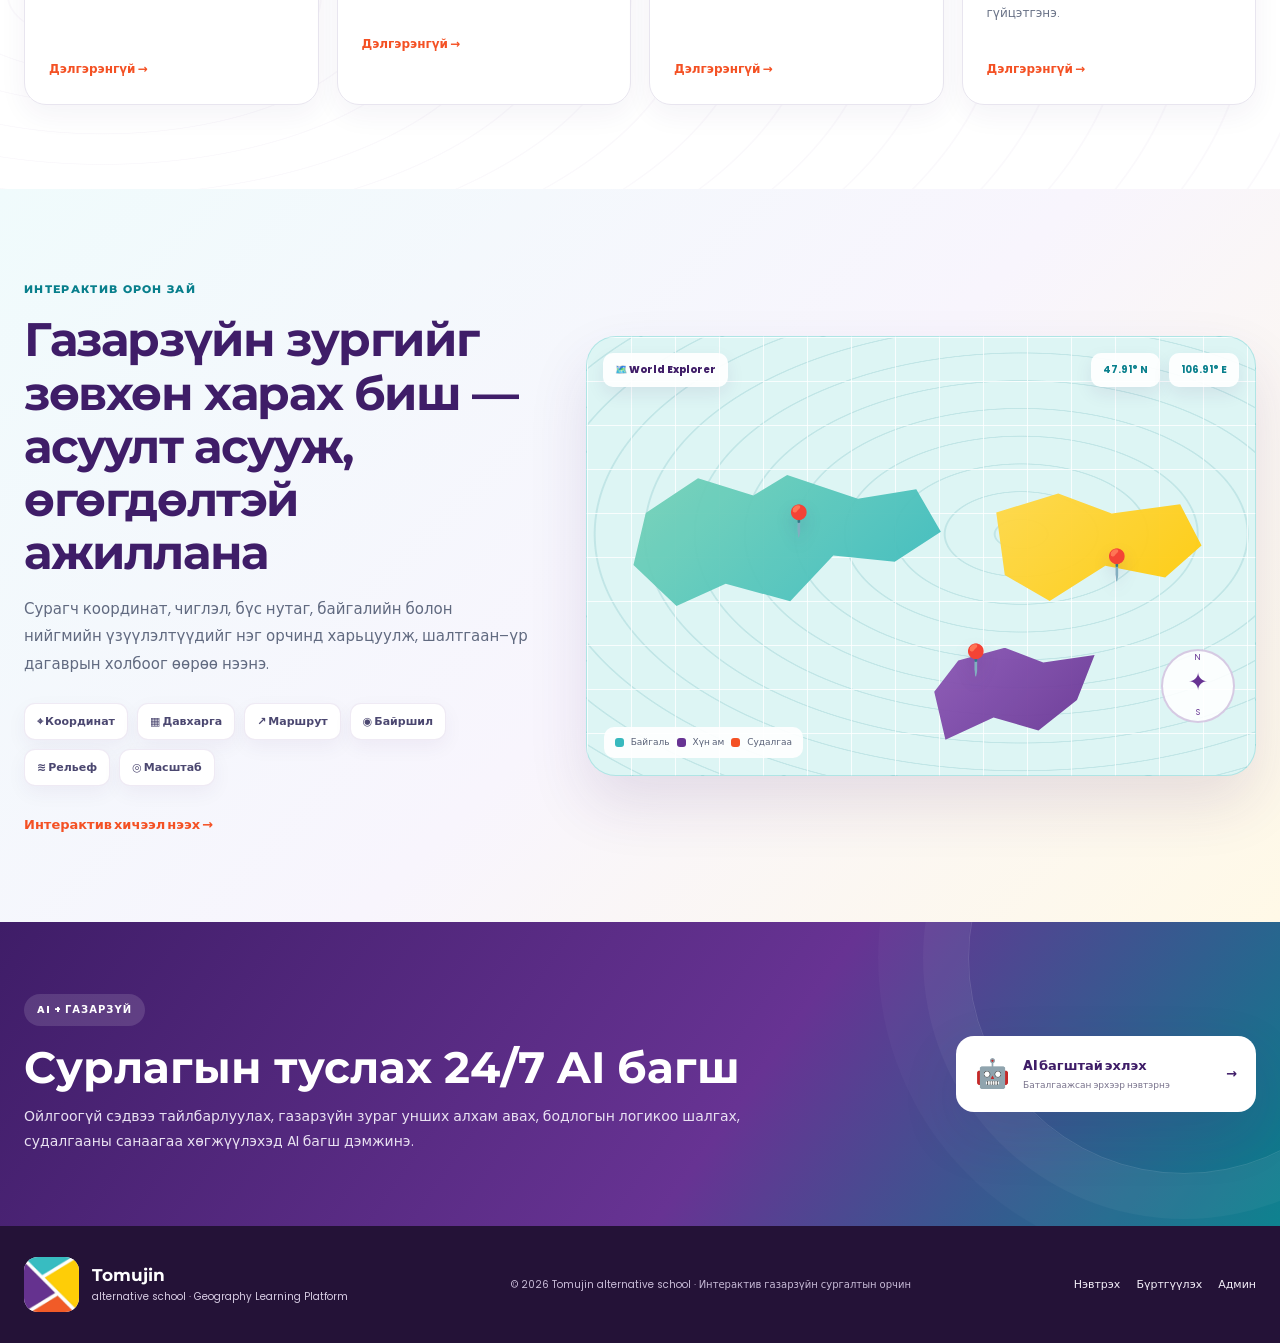
==== commit 14f2ce63: "Add files via upload" ====
--- a/index.html
+++ b/index.html
@@ -8,14 +8,14 @@
   <title>Tomujin alternative school | Сонирхолтой Газарзүй</title>
   <link rel="preconnect" href="https://fonts.googleapis.com">
   <link rel="preconnect" href="https://fonts.gstatic.com" crossorigin>
-  <link href="https://fonts.googleapis.com/css2?family=Montserrat:wght@500;600;700;800&family=Poppins:wght@400;500;600;700&family=JetBrains+Mono:wght@500;700&display=swap" rel="stylesheet">
+  <link href="https://fonts.googleapis.com/css2?family=Montserrat:wght@500;600;700;800&family=Poppins:wght@400;500;600;700&display=swap" rel="stylesheet">
   <link rel="stylesheet" href="/styles.css">
 </head>
 <body class="geo-home">
 <header class="geo-header" id="top">
   <div class="geo-shell geo-nav">
     <a class="geo-brand" href="/" aria-label="Tomujin alternative school">
-      <img src="assets/tomujin-logo.jpg" alt="Tomujin alternative school logo">
+      <img src="[data-uri]" alt="Tomujin alternative school logo">
       <span class="geo-brand-copy">
         <strong>Tomujin</strong>
         <small>alternative school</small>
@@ -82,12 +82,6 @@
         </div>
       </div>
     </div>
-    <div class="geo-ridge" aria-hidden="true">
-      <svg viewBox="0 0 1440 110" preserveAspectRatio="none" xmlns="http://www.w3.org/2000/svg">
-        <path class="ridge-back" d="M0,110 L0,58 120,32 240,52 360,22 480,47 600,17 720,42 840,12 960,40 1080,20 1200,44 1320,24 1440,50 1440,110 Z"/>
-        <path class="ridge-front" d="M0,110 L0,74 100,40 200,62 300,30 400,60 520,24 640,58 760,22 880,54 1000,20 1120,52 1240,28 1360,56 1440,34 1440,110 Z"/>
-      </svg>
-    </div>
   </section>
 
   <section class="geo-principles" aria-label="Сургалтын үндсэн чиглэлүүд">
@@ -113,7 +107,6 @@
           <h3>Дэлхий ба байгалийн систем</h3>
           <p>Уур амьсгал, газрын гадарга, ус, хөрс, биом болон байгалийн үзэгдлийг зураг, схемтэйгээр судална.</p>
           <span>Дэлгэрэнгүй →</span>
-          <i class="card-mark" aria-hidden="true"></i>
         </a>
         <a class="geo-course-card reveal card-purple" href="/auth">
           <div class="course-icon purple">🏙️</div>
@@ -121,7 +114,6 @@
           <h3>Хүн, хот, бүс нутаг</h3>
           <p>Хүн ам, шилжилт хөдөлгөөн, хотжилт, эдийн засаг болон бүс нутгийн ялгааг орон зайн холбоостой ойлгоно.</p>
           <span>Дэлгэрэнгүй →</span>
-          <i class="card-mark" aria-hidden="true"></i>
         </a>
         <a class="geo-course-card reveal card-yellow" href="/auth">
           <div class="course-icon yellow">🗺️</div>
@@ -129,7 +121,6 @@
           <h3>Газарзүйн зураг ба өгөгдөл</h3>
           <p>Координат, масштаб, тэмдэглэгээ, давхарга, байршлын өгөгдлийг уншиж, тайлбарлаж, харьцуулна.</p>
           <span>Дэлгэрэнгүй →</span>
-          <i class="card-mark" aria-hidden="true"></i>
         </a>
         <a class="geo-course-card reveal card-orange" href="/auth">
           <div class="course-icon orange">⛰️</div>
@@ -137,7 +128,6 @@
           <h3>Ажиглалт ба практик ажил</h3>
           <p>Орон нутгийн бодит орчин, маршрут, хэмжилт, ажиглалт, сорил дээр суурилсан судалгааны даалгавар гүйцэтгэнэ.</p>
           <span>Дэлгэрэнгүй →</span>
-          <i class="card-mark" aria-hidden="true"></i>
         </a>
       </div>
     </div>
@@ -147,7 +137,7 @@
     <div class="geo-shell geo-explorer-grid">
       <div class="geo-explorer-copy reveal">
         <span class="geo-section-tag">ИНТЕРАКТИВ ОРОН ЗАЙ</span>
-        <h2>Газрын зургийг зөвхөн харах биш — асуулт асууж, өгөгдөлтэй ажиллана</h2>
+        <h2>Газарзүйн зургийг зөвхөн харах биш — асуулт асууж, өгөгдөлтэй ажиллана</h2>
         <p>Сурагч координат, чиглэл, бүс нутаг, байгалийн болон нийгмийн үзүүлэлтүүдийг нэг орчинд харьцуулж, шалтгаан–үр дагаврын холбоог өөрөө нээнэ.</p>
         <div class="geo-tool-list">
           <span>⌖ Координат</span><span>▦ Давхарга</span><span>↗ Маршрут</span><span>◉ Байршил</span><span>≋ Рельеф</span><span>◎ Масштаб</span>
@@ -158,13 +148,7 @@
         <div class="map-toolbar"><span>🗺️ World Explorer</span><b>47.91° N</b><b>106.91° E</b></div>
         <div class="map-land land-a"></div><div class="map-land land-b"></div><div class="map-land land-c"></div>
         <span class="map-pin pin-a">📍</span><span class="map-pin pin-b">📍</span><span class="map-pin pin-c">📍</span>
-        <div class="map-compass" aria-hidden="true">
-          <svg viewBox="0 0 74 74" xmlns="http://www.w3.org/2000/svg">
-            <polygon points="37,5 39.3,31.5 46.9,27.1 42.5,34.7 69,37 42.5,39.3 46.9,46.9 39.3,42.5 37,69 34.7,42.5 27.1,46.9 31.5,39.3 5,37 31.5,34.7 27.1,27.1 34.7,31.5" fill="#6B2FA3" stroke="#3E1B6E" stroke-width="0.6" stroke-linejoin="round"/>
-            <circle cx="37" cy="37" r="4.5" fill="#F05A28"/>
-          </svg>
-          <b class="compass-n">N</b><b class="compass-s">S</b><b class="compass-e">E</b><b class="compass-w">W</b>
-        </div>
+        <div class="map-compass">N<br><strong>✦</strong><br>S</div>
         <div class="map-legend"><i class="legend-teal"></i> Байгаль <i class="legend-purple"></i> Хүн ам <i class="legend-orange"></i> Судалгаа</div>
       </div>
     </div>
@@ -185,8 +169,8 @@
 <footer class="geo-footer">
   <div class="geo-shell geo-footer-inner">
     <div class="geo-footer-brand-block">
-      <div class="geo-footer-brand-mark"><img src="assets/tomujin-logo.jpg" alt="Tomujin alternative school logo"></div>
-      <div class="geo-footer-brand-copy"><strong>Tomujin</strong><span>alternative school · Geography Learning Platform</span><div class="geo-scale-bar" aria-hidden="true"><i></i><b>0–100 км</b></div></div>
+      <div class="geo-footer-brand-mark"><img src="[data-uri]" alt="Tomujin alternative school logo"></div>
+      <div class="geo-footer-brand-copy"><strong>Tomujin</strong><span>alternative school · Geography Learning Platform</span></div>
     </div>
     <p>© 2026 Tomujin alternative school · Интерактив газарзүйн сургалтын орчин</p>
     <div><a href="/auth">Нэвтрэх</a><a href="/auth?mode=register">Бүртгүүлэх</a><a href="/admin">Админ</a></div>
--- a/styles.css
+++ b/styles.css
@@ -1,21 +1,20 @@
 :root{
-  --teal:#22B8C5;
-  --teal-deep:#0A7C8C;
-  --purple:#6B2FA3;
-  --purple-deep:#3E1B6E;
-  --yellow:#FFC60A;
-  --orange:#F05A28;
-  --ink:#3E1B6E;
-  --muted:#6C7570;
-  --line:#E6E6F2;
-  --line-soft:#EDE7F6;
+  --teal:#38B9BE;
+  --teal-deep:#087F8C;
+  --purple:#673393;
+  --purple-deep:#3F1D68;
+  --yellow:#FFCA05;
+  --orange:#F45124;
+  --ink:#17213F;
+  --muted:#667085;
+  --line:#E7E8F1;
   --paper:#FFFFFF;
-  --soft:#F7F5FF;
-  --soft-teal:#E6F7F9;
-  --soft-purple:#F3EDFA;
-  --soft-yellow:#FFF8E1;
+  --soft:#F7FAFC;
+  --soft-teal:#E9FAFB;
+  --soft-purple:#F5EEFB;
+  --soft-yellow:#FFF8D7;
   --soft-orange:#FFF0E9;
-  --shadow:0 22px 60px rgba(62,27,110,.11);
+  --shadow:0 22px 60px rgba(63,29,104,.11);
 }
 *{box-sizing:border-box}
 html{scroll-behavior:smooth}
@@ -23,8 +22,7 @@
 a{text-decoration:none;color:inherit}button,input{font:inherit}.geo-shell{width:min(1360px,calc(100% - 48px));margin:0 auto}
 
 /* Header — school brand sits in the upper-left corner. */
-.geo-header{position:sticky;top:0;z-index:70;background:rgba(255,255,255,.94);backdrop-filter:blur(18px);border-bottom:1px solid rgba(62,27,110,.08)}
-.geo-header:after{content:"";position:absolute;left:0;right:0;bottom:-1px;height:3px;background:linear-gradient(90deg,var(--teal),var(--yellow),var(--orange),var(--purple));opacity:.85}
+.geo-header{position:sticky;top:0;z-index:70;background:rgba(255,255,255,.94);backdrop-filter:blur(18px);border-bottom:1px solid rgba(63,29,104,.08)}
 .geo-nav{min-height:86px;display:grid;grid-template-columns:auto 1fr auto;align-items:center;gap:24px}
 .geo-menu{display:none;border:0;background:transparent;font-size:28px;color:var(--purple-deep);cursor:pointer}
 .geo-links{display:flex;align-items:center;justify-self:center;gap:30px;min-width:0}
@@ -35,48 +33,43 @@
 .geo-theme,.geo-login,.geo-register{height:46px;border-radius:13px;display:inline-flex;align-items:center;justify-content:center;transition:.18s}
 .geo-theme,.geo-login{padding:0 15px;border:1px solid var(--line);background:#fff;color:var(--purple-deep)}
 .geo-theme{width:46px;padding:0;font-size:20px;cursor:pointer}.geo-login{font-size:13px;font-weight:650}
-.geo-register{padding:0 18px;gap:12px;border:0;background:var(--orange);color:#fff;box-shadow:0 10px 24px rgba(240,90,40,.25);font-size:13px;font-weight:750}
+.geo-register{padding:0 18px;gap:12px;border:0;background:var(--orange);color:#fff;box-shadow:0 10px 24px rgba(244,81,36,.22);font-size:13px;font-weight:750}
 .geo-theme:hover,.geo-login:hover{transform:translateY(-1px);border-color:#cfc7db}.geo-register:hover{transform:translateY(-2px)}
 .geo-brand{justify-self:start;display:flex;align-items:center;gap:13px;min-width:230px}
 .geo-brand img{width:58px;height:58px;object-fit:contain;border-radius:15px;box-shadow:0 9px 24px rgba(63,29,104,.14);flex:0 0 auto}
 .geo-brand-copy{display:flex;flex-direction:column}.geo-brand-copy strong{font-family:Montserrat,sans-serif;font-size:23px;line-height:1;color:#111827;letter-spacing:-.5px}.geo-brand-copy small{font-size:13px;margin-top:5px;color:#444A59;letter-spacing:.02em}
 
 /* Hero */
-.geo-hero{position:relative;overflow:hidden;background:linear-gradient(135deg,var(--teal) 0%,var(--purple) 50%,var(--orange) 100%)}
-.geo-hero:before{content:"";position:absolute;inset:0;pointer-events:none;opacity:.5;background-image:repeating-linear-gradient(0deg,rgba(255,255,255,.12) 0 1px,transparent 1px 56px),repeating-linear-gradient(90deg,rgba(255,255,255,.12) 0 1px,transparent 1px 56px),repeating-radial-gradient(ellipse at 85% 35%,transparent 0 27px,rgba(255,255,255,.16) 28px 29px,transparent 30px 54px),repeating-radial-gradient(ellipse at 12% 80%,transparent 0 22px,rgba(255,255,255,.14) 23px 24px,transparent 25px 44px)}
-.geo-hero:after{content:"";position:absolute;width:410px;height:410px;border-radius:50%;left:-280px;bottom:-210px;border:1px solid rgba(255,255,255,.18);box-shadow:0 0 0 45px rgba(255,255,255,.05),0 0 0 90px rgba(255,255,255,.03)}
+.geo-hero{position:relative;overflow:hidden;background:linear-gradient(120deg,#F8FDFF 0%,#EEFBFD 28%,#F6F0FB 60%,#FFF9E8 100%)}
+.geo-hero:before{content:"";position:absolute;inset:0;pointer-events:none;opacity:.48;background-image:repeating-radial-gradient(ellipse at 85% 35%,transparent 0 27px,rgba(56,185,190,.13) 28px 29px,transparent 30px 54px),radial-gradient(circle at 8% 14%,rgba(56,185,190,.2),transparent 20%),radial-gradient(circle at 90% 84%,rgba(244,81,36,.12),transparent 20%)}
+.geo-hero:after{content:"";position:absolute;width:410px;height:410px;border-radius:50%;left:-280px;bottom:-210px;border:1px solid rgba(103,51,147,.08);box-shadow:0 0 0 45px rgba(103,51,147,.025),0 0 0 90px rgba(56,185,190,.025)}
 .geo-hero-grid{position:relative;z-index:2;display:grid;grid-template-columns:minmax(480px,.92fr) minmax(500px,1.08fr);gap:42px;align-items:center;min-height:calc(100vh - 86px);padding:48px 0}
-.geo-ridge{position:absolute;left:0;right:0;bottom:0;height:130px;z-index:1;pointer-events:none}.geo-ridge svg{width:100%;height:100%;display:block}.geo-ridge .ridge-back{fill:#fff;opacity:.1}.geo-ridge .ridge-front{fill:#fff;opacity:.16}
-.geo-copy{padding:10px 0}.geo-kicker{display:inline-flex;align-items:center;gap:9px;padding:9px 15px;border-radius:999px;background:rgba(255,255,255,.85);border:1px solid rgba(255,255,255,.5);color:var(--teal-deep);font-size:12px;font-weight:750;letter-spacing:.05em;box-shadow:0 8px 24px rgba(0,0,0,.1)}.geo-kicker span{font-size:18px;color:var(--orange)}
-.geo-copy h1{margin:22px 0 0;font-family:Montserrat,sans-serif;line-height:.95;letter-spacing:-3px}.geo-copy h1 span,.geo-copy h1 em{display:block}.geo-copy h1 span{font-size:clamp(52px,5vw,78px);color:#fff}.geo-copy h1 em{font-style:normal;margin-top:10px;font-size:clamp(58px,5.7vw,88px);color:var(--yellow);position:relative;width:max-content;max-width:100%}.geo-copy h1 em:after{content:"";position:absolute;left:2px;right:0;bottom:-9px;height:6px;background:#fff;opacity:.55;border-radius:50%;transform:rotate(-1deg)}
-.geo-lead{max-width:680px;margin:30px 0 0;font-size:16px;line-height:1.85;color:rgba(255,255,255,.92)}.geo-cta-row{display:flex;flex-wrap:wrap;gap:14px;margin-top:28px}.geo-cta{min-width:215px;height:55px;border-radius:14px;display:inline-flex;align-items:center;justify-content:center;gap:11px;color:#fff;font-size:14px;font-weight:750;border:0;cursor:pointer;transition:.18s}.geo-cta-orange{background:var(--orange);box-shadow:0 12px 26px rgba(0,0,0,.22)}.geo-cta-teal{background:#fff;color:var(--purple-deep);box-shadow:0 12px 26px rgba(0,0,0,.18)}.geo-cta:hover{transform:translateY(-2px)}.geo-cta:disabled,.geo-cta[disabled]{opacity:.55;cursor:not-allowed;transform:none}
-.geo-badge-row{display:flex;flex-wrap:wrap;gap:10px;margin-top:22px}.geo-chip{display:inline-flex;align-items:center;padding:9px 13px;border-radius:12px;font-size:12px;font-weight:650;background:rgba(255,255,255,.16);border:1px solid rgba(255,255,255,.3);color:#fff;backdrop-filter:blur(6px)}
-.geo-metrics{display:flex;align-items:center;gap:24px;margin-top:31px;flex-wrap:wrap}.geo-metrics>i{height:62px;width:1px;background:rgba(255,255,255,.3)}.geo-metric{display:flex;align-items:center;gap:13px}.metric-icon{width:66px;height:66px;border-radius:20px;display:grid;place-items:center;font-size:30px;box-shadow:0 13px 30px rgba(0,0,0,.14);border:1px solid rgba(255,255,255,.6);background:rgba(255,255,255,.92)}.geo-metric b{display:block;font-family:Montserrat,sans-serif;font-size:20px;color:#fff}.geo-metric span{display:block;margin-top:4px;font-size:11px;color:rgba(255,255,255,.78)}
+.geo-copy{padding:10px 0}.geo-kicker{display:inline-flex;align-items:center;gap:9px;padding:9px 15px;border-radius:999px;background:rgba(255,255,255,.72);border:1px solid rgba(56,185,190,.2);color:var(--teal-deep);font-size:12px;font-weight:750;letter-spacing:.05em;box-shadow:0 8px 24px rgba(56,185,190,.07)}.geo-kicker span{font-size:18px;color:var(--orange)}
+.geo-copy h1{margin:22px 0 0;font-family:Montserrat,sans-serif;line-height:.95;letter-spacing:-3px}.geo-copy h1 span,.geo-copy h1 em{display:block}.geo-copy h1 span{font-size:clamp(52px,5vw,78px);color:var(--ink)}.geo-copy h1 em{font-style:normal;margin-top:10px;font-size:clamp(58px,5.7vw,88px);color:var(--purple);position:relative;width:max-content;max-width:100%}.geo-copy h1 em:after{content:"";position:absolute;left:2px;right:0;bottom:-9px;height:7px;background:linear-gradient(90deg,var(--teal),var(--yellow),var(--orange));border-radius:50%;transform:rotate(-1deg)}
+.geo-lead{max-width:680px;margin:30px 0 0;font-size:16px;line-height:1.85;color:#4F5873}.geo-cta-row{display:flex;flex-wrap:wrap;gap:14px;margin-top:28px}.geo-cta{min-width:215px;height:55px;border-radius:14px;display:inline-flex;align-items:center;justify-content:center;gap:11px;color:#fff;font-size:14px;font-weight:750;border:0;cursor:pointer;transition:.18s}.geo-cta-orange{background:var(--orange);box-shadow:0 12px 26px rgba(244,81,36,.22)}.geo-cta-teal{background:var(--teal-deep);box-shadow:0 12px 26px rgba(8,127,140,.18)}.geo-cta:hover{transform:translateY(-2px)}
+.geo-badge-row{display:flex;flex-wrap:wrap;gap:10px;margin-top:22px}.geo-chip{display:inline-flex;align-items:center;padding:9px 13px;border-radius:12px;font-size:12px;font-weight:650;border:1px solid transparent}.chip-purple{background:var(--soft-purple);color:var(--purple)}.chip-teal{background:var(--soft-teal);color:var(--teal-deep)}.chip-lilac{background:#F9F4FF;color:var(--purple-deep)}.chip-yellow{background:var(--soft-yellow);color:#8B6800}
+.geo-metrics{display:flex;align-items:center;gap:24px;margin-top:31px;flex-wrap:wrap}.geo-metrics>i{height:62px;width:1px;background:#DDD8EA}.geo-metric{display:flex;align-items:center;gap:13px}.metric-icon{width:66px;height:66px;border-radius:20px;display:grid;place-items:center;font-size:30px;box-shadow:0 13px 30px rgba(63,29,104,.08);border:1px solid rgba(255,255,255,.8)}.metric-books{background:linear-gradient(145deg,var(--soft-teal),#fff)}.metric-map{background:linear-gradient(145deg,var(--soft-yellow),#fff)}.geo-metric b{display:block;font-family:Montserrat,sans-serif;font-size:20px;color:var(--purple-deep)}.geo-metric span{display:block;margin-top:4px;font-size:11px;color:#737B8E}
 .geo-art-wrap{min-height:650px;border-radius:36px;position:relative;overflow:hidden;background:linear-gradient(180deg,rgba(255,255,255,.05),rgba(255,255,255,.08)),url('assets/geography-hero-art.webp') center/cover no-repeat;box-shadow:0 28px 70px rgba(63,29,104,.12);border:1px solid rgba(255,255,255,.8)}
 .geo-art-wrap:after{content:"";position:absolute;inset:0;background:linear-gradient(120deg,rgba(255,255,255,.12),transparent 45%),radial-gradient(circle at 12% 82%,rgba(56,185,190,.16),transparent 24%);pointer-events:none}
-.geo-coordinate{position:absolute;z-index:3;padding:8px 12px;border-radius:11px;background:rgba(255,255,255,.82);backdrop-filter:blur(10px);box-shadow:0 8px 24px rgba(63,29,104,.1);font:700 11px/1.2 "JetBrains Mono",monospace;color:var(--teal-deep);letter-spacing:.01em}.geo-coordinate-a{right:18px;top:18px}.geo-coordinate-b{left:18px;bottom:18px;color:var(--purple)}
+.geo-coordinate{position:absolute;z-index:3;padding:8px 12px;border-radius:11px;background:rgba(255,255,255,.82);backdrop-filter:blur(10px);box-shadow:0 8px 24px rgba(63,29,104,.1);font:700 10px/1.2 Montserrat,sans-serif;color:var(--teal-deep);letter-spacing:.04em}.geo-coordinate-a{right:18px;top:18px}.geo-coordinate-b{left:18px;bottom:18px;color:var(--purple)}
 .geo-art-caption{position:absolute;z-index:4;right:22px;bottom:22px;display:flex;align-items:center;gap:12px;background:rgba(255,255,255,.9);padding:13px 16px;border-radius:16px;box-shadow:0 12px 30px rgba(63,29,104,.14)}.geo-art-caption>span{width:40px;height:40px;border-radius:12px;background:var(--soft-teal);display:grid;place-items:center;font-size:20px}.geo-art-caption strong{display:block;font-size:12px;color:var(--purple-deep)}.geo-art-caption small{display:block;margin-top:3px;font-size:9px;color:#7B8292}
 
 /* Principles */
-.geo-principles{position:relative;z-index:5;margin-top:-16px}.geo-principle-grid{counter-reset:principle;display:grid;grid-template-columns:repeat(4,1fr);background:#fff;border:1px solid var(--line);border-radius:23px;box-shadow:var(--shadow);overflow:hidden}.geo-principle{position:relative;counter-increment:principle;display:flex;align-items:center;gap:14px;padding:20px 22px;border-right:1px dashed rgba(107,47,163,.2)}.geo-principle:last-child{border-right:0}.geo-principle:before{content:"0" counter(principle);position:absolute;top:10px;right:14px;font:800 10px/1 "JetBrains Mono",monospace;color:rgba(62,27,110,.22);letter-spacing:.02em}.geo-principle>span{width:52px;height:52px;border-radius:15px;display:grid;place-items:center;font-size:24px;color:#fff;flex:0 0 auto}.geo-principle>span.teal{background:var(--teal)}.geo-principle>span.purple{background:var(--purple)}.geo-principle>span.yellow{background:var(--yellow)}.geo-principle>span.orange{background:var(--orange)}.geo-principle b{display:block;font-family:Montserrat,sans-serif;font-size:13px;color:var(--ink)}.geo-principle small{display:block;margin-top:5px;font-size:10px;line-height:1.45;color:#7A8294}
+.geo-principles{position:relative;z-index:5;margin-top:-16px}.geo-principle-grid{display:grid;grid-template-columns:repeat(4,1fr);background:#fff;border:1px solid var(--line);border-radius:23px;box-shadow:var(--shadow);overflow:hidden}.geo-principle{display:flex;align-items:center;gap:14px;padding:20px 22px;border-right:1px solid var(--line)}.geo-principle:last-child{border-right:0}.geo-principle>span{width:52px;height:52px;border-radius:15px;display:grid;place-items:center;font-size:24px;color:#fff;flex:0 0 auto}.geo-principle>span.teal{background:var(--teal)}.geo-principle>span.purple{background:var(--purple)}.geo-principle>span.yellow{background:var(--yellow)}.geo-principle>span.orange{background:var(--orange)}.geo-principle b{display:block;font-family:Montserrat,sans-serif;font-size:13px;color:var(--ink)}.geo-principle small{display:block;margin-top:5px;font-size:10px;line-height:1.45;color:#7A8294}
 
 /* Courses */
-.geo-courses{padding:92px 0 84px;background:var(--soft);position:relative}.geo-courses:before{content:"";position:absolute;inset:0;pointer-events:none;opacity:.55;background-image:repeating-radial-gradient(ellipse at 8% 75%,transparent 0 31px,rgba(103,51,147,.055) 32px 33px,transparent 34px 62px)}
+.geo-courses{padding:92px 0 84px;background:#fff;position:relative}.geo-courses:before{content:"";position:absolute;inset:0;pointer-events:none;opacity:.55;background-image:repeating-radial-gradient(ellipse at 8% 75%,transparent 0 31px,rgba(103,51,147,.055) 32px 33px,transparent 34px 62px)}
 .geo-courses>.geo-shell{position:relative;z-index:2}.geo-section-heading{text-align:center;max-width:900px;margin:0 auto 40px}.geo-section-heading>span,.geo-section-tag{font-family:Montserrat,sans-serif;font-size:11px;font-weight:800;letter-spacing:.12em;color:var(--teal-deep)}.geo-section-heading h2{margin:13px 0;font-family:Montserrat,sans-serif;font-size:clamp(32px,3.5vw,46px);line-height:1.17;letter-spacing:-1.3px;color:var(--purple-deep)}.geo-section-heading p{margin:0;font-size:15px;line-height:1.8;color:#697186}
 .geo-course-grid{display:grid;grid-template-columns:repeat(4,1fr);gap:18px}.geo-course-card{position:relative;padding:25px 24px 24px;border:1px solid #E8E5EF;border-radius:22px;background:rgba(255,255,255,.94);box-shadow:0 10px 28px rgba(63,29,104,.055);transition:.2s;overflow:hidden}.geo-course-card:before{content:"";position:absolute;top:0;left:0;right:0;height:5px}.card-teal:before{background:var(--teal)}.card-purple:before{background:var(--purple)}.card-yellow:before{background:var(--yellow)}.card-orange:before{background:var(--orange)}.geo-course-card:hover{transform:translateY(-6px);box-shadow:0 22px 44px rgba(63,29,104,.11)}
-.geo-course-card .card-mark{position:absolute;bottom:16px;right:16px;width:16px;height:16px;border-width:0 2px 2px 0;border-style:solid;opacity:.35;border-radius:0 0 3px 0}.card-teal .card-mark{border-color:var(--teal)}.card-purple .card-mark{border-color:var(--purple)}.card-yellow .card-mark{border-color:var(--yellow)}.card-orange .card-mark{border-color:var(--orange)}
-.course-icon{width:58px;height:58px;border-radius:17px;display:grid;place-items:center;font-size:27px;margin-bottom:17px;color:#fff}.course-icon.cyan{background:linear-gradient(145deg,var(--teal),var(--teal-deep))}.course-icon.purple{background:linear-gradient(145deg,#8A50B7,var(--purple))}.course-icon.yellow{background:linear-gradient(145deg,#FFD942,var(--yellow))}.course-icon.orange{background:linear-gradient(145deg,#FF814E,var(--orange))}.geo-course-card small{display:block;font-family:Montserrat,sans-serif;font-size:9px;font-weight:800;letter-spacing:.1em;color:#7C7692}.geo-course-card h3{margin:9px 0 11px;font-family:Montserrat,sans-serif;font-size:24px;line-height:1.24;color:var(--ink)}.geo-course-card p{margin:0;color:#687186;line-height:1.7;font-size:12px;min-height:103px}.geo-course-card>span{display:inline-flex;margin-top:16px;font-size:12px;font-weight:750;color:var(--orange)}
+.course-icon{width:58px;height:58px;border-radius:17px;display:grid;place-items:center;font-size:27px;margin-bottom:17px;color:#fff}.course-icon.cyan{background:linear-gradient(145deg,var(--teal),var(--teal-deep))}.course-icon.purple{background:linear-gradient(145deg,#8A50B7,var(--purple))}.course-icon.yellow{background:linear-gradient(145deg,#FFD942,var(--yellow))}.course-icon.orange{background:linear-gradient(145deg,#FF814E,var(--orange))}.geo-course-card small{display:block;font-family:Montserrat,sans-serif;font-size:9px;font-weight:800;letter-spacing:.1em;color:#7C7692}.geo-course-card h3{margin:9px 0 11px;font-family:Montserrat,sans-serif;font-size:20px;line-height:1.28;color:var(--ink)}.geo-course-card p{margin:0;color:#687186;line-height:1.7;font-size:12px;min-height:103px}.geo-course-card>span{display:inline-flex;margin-top:16px;font-size:12px;font-weight:750;color:var(--orange)}
 
 /* Explorer */
-.geo-explorer{padding:86px 0;background-image:repeating-linear-gradient(0deg,rgba(8,127,140,.05) 0 1px,transparent 1px 46px),repeating-linear-gradient(90deg,rgba(8,127,140,.05) 0 1px,transparent 1px 46px),linear-gradient(135deg,#F0FBFC,#F8F5FD 54%,#FFF9E7);overflow:hidden}.geo-explorer-grid{display:grid;grid-template-columns:.86fr 1.14fr;gap:56px;align-items:center}.geo-explorer-copy h2{margin:13px 0 16px;font-family:Montserrat,sans-serif;font-size:clamp(34px,3.7vw,49px);line-height:1.12;letter-spacing:-1.4px;color:var(--purple-deep)}.geo-explorer-copy p{margin:0;font-size:15px;line-height:1.85;color:#616A80}.geo-tool-list{display:flex;flex-wrap:wrap;gap:9px;margin:25px 0}.geo-tool-list span{padding:9px 12px;border-radius:11px;background:#fff;border:1px solid rgba(107,47,163,.12);box-shadow:0 7px 20px rgba(62,27,110,.05);font-size:11px;font-weight:700;color:#4B4770}.geo-inline-link{display:inline-flex;color:var(--orange);font-size:13px;font-weight:800}
-.geo-map-board{position:relative;min-height:440px;border-radius:30px;overflow:hidden;border:1px solid rgba(34,184,197,.28);box-shadow:0 28px 60px rgba(62,27,110,.12);background-color:#DDF5F4;background-image:linear-gradient(rgba(255,255,255,.8) 1px,transparent 1px),linear-gradient(90deg,rgba(255,255,255,.8) 1px,transparent 1px),repeating-radial-gradient(ellipse at 65% 45%,transparent 0 25px,rgba(8,127,140,.13) 26px 27px,transparent 28px 50px);background-size:44px 44px,44px 44px,auto}.map-toolbar{position:absolute;z-index:5;top:16px;left:16px;right:16px;display:flex;align-items:center;gap:9px}.map-toolbar span,.map-toolbar b{background:rgba(255,255,255,.92);padding:9px 12px;border-radius:10px;box-shadow:0 7px 18px rgba(63,29,104,.08);font-size:10px}.map-toolbar span{margin-right:auto;font-weight:800;color:var(--purple-deep)}.map-toolbar b{color:var(--teal-deep);font-family:"JetBrains Mono",monospace}.map-land{position:absolute;filter:drop-shadow(0 10px 16px rgba(8,127,140,.08));opacity:.94}.land-a{width:46%;height:36%;left:7%;top:28%;background:linear-gradient(135deg,#6FDCE3,var(--teal));clip-path:polygon(4% 34%,21% 12%,39% 23%,50% 10%,73% 25%,92% 19%,100% 46%,85% 65%,65% 61%,51% 90%,30% 79%,14% 93%,0 67%)}.land-b{width:32%;height:27%;right:8%;top:35%;background:linear-gradient(135deg,#FFDE5C,var(--yellow));clip-path:polygon(4% 19%,33% 3%,58% 20%,90% 12%,100% 47%,83% 74%,55% 64%,29% 94%,8% 72%)}.land-c{width:24%;height:21%;right:24%;bottom:8%;background:linear-gradient(135deg,#A96FD1,var(--purple));clip-path:polygon(15% 14%,44% 0,68% 16%,100% 8%,89% 57%,65% 90%,37% 76%,7% 100%,0 48%)}.map-pin{position:absolute;z-index:4;font-size:30px;filter:drop-shadow(0 8px 8px rgba(63,29,104,.14))}.pin-a{left:29%;top:37%}.pin-b{right:18%;top:47%}.pin-c{right:39%;bottom:21%}.map-compass{position:absolute;z-index:4;right:20px;bottom:52px;width:74px;height:74px;border-radius:50%;background:rgba(255,255,255,.88);border:2px solid rgba(107,47,163,.25);display:grid;place-items:center;box-shadow:0 10px 22px rgba(62,27,110,.14)}.map-compass svg{width:78%;height:78%}.map-compass b{position:absolute;font:800 8px/1 Montserrat,sans-serif;color:var(--purple-deep)}.compass-n{top:4px;left:50%;transform:translateX(-50%)}.compass-s{bottom:4px;left:50%;transform:translateX(-50%)}.compass-e{right:4px;top:50%;transform:translateY(-50%)}.compass-w{left:4px;top:50%;transform:translateY(-50%)}.map-legend{position:absolute;z-index:4;left:17px;bottom:17px;padding:9px 11px;border-radius:10px;background:rgba(255,255,255,.92);font-size:9px;color:#596177;display:flex;align-items:center;gap:7px}.map-legend i{width:9px;height:9px;border-radius:3px}.legend-teal{background:var(--teal)}.legend-purple{background:var(--purple)}.legend-orange{background:var(--orange)}
+.geo-explorer{padding:86px 0;background:linear-gradient(135deg,#F0FBFC,#F8F5FD 54%,#FFF9E7);overflow:hidden}.geo-explorer-grid{display:grid;grid-template-columns:.86fr 1.14fr;gap:56px;align-items:center}.geo-explorer-copy h2{margin:13px 0 16px;font-family:Montserrat,sans-serif;font-size:clamp(34px,3.7vw,49px);line-height:1.12;letter-spacing:-1.4px;color:var(--purple-deep)}.geo-explorer-copy p{margin:0;font-size:15px;line-height:1.85;color:#616A80}.geo-tool-list{display:flex;flex-wrap:wrap;gap:9px;margin:25px 0}.geo-tool-list span{padding:9px 12px;border-radius:11px;background:#fff;border:1px solid rgba(103,51,147,.1);box-shadow:0 7px 20px rgba(63,29,104,.05);font-size:11px;font-weight:700;color:#4B4770}.geo-inline-link{display:inline-flex;color:var(--orange);font-size:13px;font-weight:800}
+.geo-map-board{position:relative;min-height:440px;border-radius:30px;overflow:hidden;border:1px solid rgba(56,185,190,.28);box-shadow:0 28px 60px rgba(63,29,104,.12);background-color:#DDF5F4;background-image:linear-gradient(rgba(255,255,255,.8) 1px,transparent 1px),linear-gradient(90deg,rgba(255,255,255,.8) 1px,transparent 1px),repeating-radial-gradient(ellipse at 65% 45%,transparent 0 25px,rgba(8,127,140,.13) 26px 27px,transparent 28px 50px);background-size:44px 44px,44px 44px,auto}.map-toolbar{position:absolute;z-index:5;top:16px;left:16px;right:16px;display:flex;align-items:center;gap:9px}.map-toolbar span,.map-toolbar b{background:rgba(255,255,255,.92);padding:9px 12px;border-radius:10px;box-shadow:0 7px 18px rgba(63,29,104,.08);font-size:10px}.map-toolbar span{margin-right:auto;font-weight:800;color:var(--purple-deep)}.map-toolbar b{color:var(--teal-deep)}.map-land{position:absolute;filter:drop-shadow(0 10px 16px rgba(8,127,140,.08));opacity:.94}.land-a{width:46%;height:36%;left:7%;top:28%;background:linear-gradient(135deg,#78D3B6,#38B9BE);clip-path:polygon(4% 34%,21% 12%,39% 23%,50% 10%,73% 25%,92% 19%,100% 46%,85% 65%,65% 61%,51% 90%,30% 79%,14% 93%,0 67%)}.land-b{width:32%;height:27%;right:8%;top:35%;background:linear-gradient(135deg,#FFD848,#FFCA05);clip-path:polygon(4% 19%,33% 3%,58% 20%,90% 12%,100% 47%,83% 74%,55% 64%,29% 94%,8% 72%)}.land-c{width:24%;height:21%;right:24%;bottom:8%;background:linear-gradient(135deg,#8B55B4,#673393);clip-path:polygon(15% 14%,44% 0,68% 16%,100% 8%,89% 57%,65% 90%,37% 76%,7% 100%,0 48%)}.map-pin{position:absolute;z-index:4;font-size:30px;filter:drop-shadow(0 8px 8px rgba(63,29,104,.14))}.pin-a{left:29%;top:37%}.pin-b{right:18%;top:47%}.pin-c{right:39%;bottom:21%}.map-compass{position:absolute;z-index:4;right:20px;bottom:52px;width:74px;height:74px;border-radius:50%;background:rgba(255,255,255,.88);border:2px solid rgba(103,51,147,.25);display:grid;place-items:center;text-align:center;font-size:8px;color:var(--purple);line-height:1}.map-compass strong{font-size:24px}.map-legend{position:absolute;z-index:4;left:17px;bottom:17px;padding:9px 11px;border-radius:10px;background:rgba(255,255,255,.92);font-size:9px;color:#596177;display:flex;align-items:center;gap:7px}.map-legend i{width:9px;height:9px;border-radius:3px}.legend-teal{background:var(--teal)}.legend-purple{background:var(--purple)}.legend-orange{background:var(--orange)}
 
 /* AI + footer */
 .geo-ai{padding:72px 0;background:linear-gradient(125deg,var(--purple-deep),var(--purple) 58%,var(--teal-deep));color:#fff;position:relative;overflow:hidden}.geo-ai:after{content:"";position:absolute;right:-120px;top:-180px;width:430px;height:430px;border-radius:50%;border:1px solid rgba(255,255,255,.13);box-shadow:0 0 0 45px rgba(255,255,255,.04),0 0 0 90px rgba(255,255,255,.025)}.geo-ai-inner{position:relative;z-index:2;display:flex;align-items:center;justify-content:space-between;gap:36px}.geo-ai-pill{display:inline-block;padding:8px 13px;border-radius:999px;background:rgba(255,255,255,.13);font-size:10px;font-weight:800;letter-spacing:.1em}.geo-ai h2{margin:14px 0 10px;font-family:Montserrat,sans-serif;font-size:clamp(32px,3.5vw,44px)}.geo-ai p{margin:0;max-width:760px;line-height:1.8;color:#E9E1F2;font-size:14px}.geo-ai-button{min-width:300px;padding:17px 19px;border-radius:18px;background:#fff;color:var(--purple-deep);display:flex;align-items:center;gap:13px;box-shadow:var(--shadow);font-size:13px;font-weight:750}.geo-ai-button b{font-size:28px}.geo-ai-button span{flex:1}.geo-ai-button small{display:block;margin-top:3px;font-size:9px;color:#79738C;font-weight:500}
-.geo-footer{padding:31px 0;background:var(--purple-deep);color:#fff;position:relative;overflow:hidden}
-.geo-footer:before{content:"";position:absolute;inset:0;pointer-events:none;opacity:.1;background-image:repeating-radial-gradient(ellipse at 92% 130%,transparent 0 26px,rgba(255,255,255,.5) 27px 28px,transparent 29px 50px),repeating-radial-gradient(ellipse at 4% -60%,transparent 0 22px,rgba(56,185,190,.6) 23px 24px,transparent 25px 44px)}
-.geo-footer-inner{position:relative;z-index:1;display:flex;align-items:center;justify-content:space-between;gap:22px;flex-wrap:wrap}.geo-footer-brand-block{display:flex;align-items:center;gap:13px}.geo-footer-brand-mark{width:55px;height:55px;border-radius:14px;overflow:hidden;background:#fff}.geo-footer-brand-mark img{width:100%;height:100%;object-fit:contain}.geo-footer-brand-copy strong{display:block;font-family:Montserrat,sans-serif;font-size:17px}.geo-footer-brand-copy span{display:block;margin-top:4px;color:#D7CCE3;font-size:10px}
-.geo-scale-bar{display:flex;align-items:center;gap:8px;margin-top:9px}.geo-scale-bar i{width:70px;height:5px;border-radius:2px;position:relative;background:linear-gradient(90deg,var(--teal) 0 33%,var(--yellow) 33% 66%,var(--orange) 66% 100%),repeating-linear-gradient(90deg,rgba(255,255,255,.9) 0 1px,transparent 1px 23.33px)}.geo-scale-bar i:before,.geo-scale-bar i:after{content:"";position:absolute;top:-3px;bottom:-3px;width:1px;background:rgba(255,255,255,.9)}.geo-scale-bar i:before{left:0}.geo-scale-bar i:after{right:0}.geo-scale-bar b{font:700 9px/1 "JetBrains Mono",monospace;color:#D7CCE3;letter-spacing:.03em;white-space:nowrap}.geo-footer p{margin:0;color:#C8BBD7;font-size:10px}.geo-footer-inner>div:last-child{display:flex;gap:16px;font-size:11px;color:#F4EFF9}
+.geo-footer{padding:31px 0;background:#241237;color:#fff}.geo-footer-inner{display:flex;align-items:center;justify-content:space-between;gap:22px;flex-wrap:wrap}.geo-footer-brand-block{display:flex;align-items:center;gap:13px}.geo-footer-brand-mark{width:55px;height:55px;border-radius:14px;overflow:hidden;background:#fff}.geo-footer-brand-mark img{width:100%;height:100%;object-fit:contain}.geo-footer-brand-copy strong{display:block;font-family:Montserrat,sans-serif;font-size:17px}.geo-footer-brand-copy span{display:block;margin-top:4px;color:#D7CCE3;font-size:10px}.geo-footer p{margin:0;color:#C8BBD7;font-size:10px}.geo-footer-inner>div:last-child{display:flex;gap:16px;font-size:11px;color:#F4EFF9}
 
 /* Modal / reveal */
 .video-modal{position:fixed;inset:0;background:rgba(24,17,36,.67);z-index:300;display:none;place-items:center;padding:22px;backdrop-filter:blur(8px)}.video-modal.open{display:grid}.video-box{width:min(620px,100%);position:relative;border-radius:28px;background:#fff;overflow:hidden;box-shadow:0 28px 70px rgba(0,0,0,.25)}.modal-close{position:absolute;top:14px;right:14px;width:40px;height:40px;border:0;border-radius:50%;background:#fff;color:var(--purple-deep);font-size:25px;cursor:pointer;box-shadow:0 8px 18px rgba(0,0,0,.08)}.video-placeholder{padding:60px 34px 38px;text-align:center;background:linear-gradient(135deg,#fff,#F5F0FA)}.video-placeholder>span{display:grid;place-items:center;width:78px;height:78px;margin:0 auto 20px;border-radius:50%;background:linear-gradient(145deg,var(--teal),var(--purple));color:#fff;font-size:31px;box-shadow:0 14px 28px rgba(63,29,104,.18)}.video-placeholder h3{margin:0 0 10px;font-family:Montserrat,sans-serif;font-size:31px;color:var(--purple-deep)}.video-placeholder p{max-width:470px;margin:0 auto 25px;line-height:1.7;color:#626A7E;font-size:13px}.video-placeholder .geo-register{display:inline-flex}
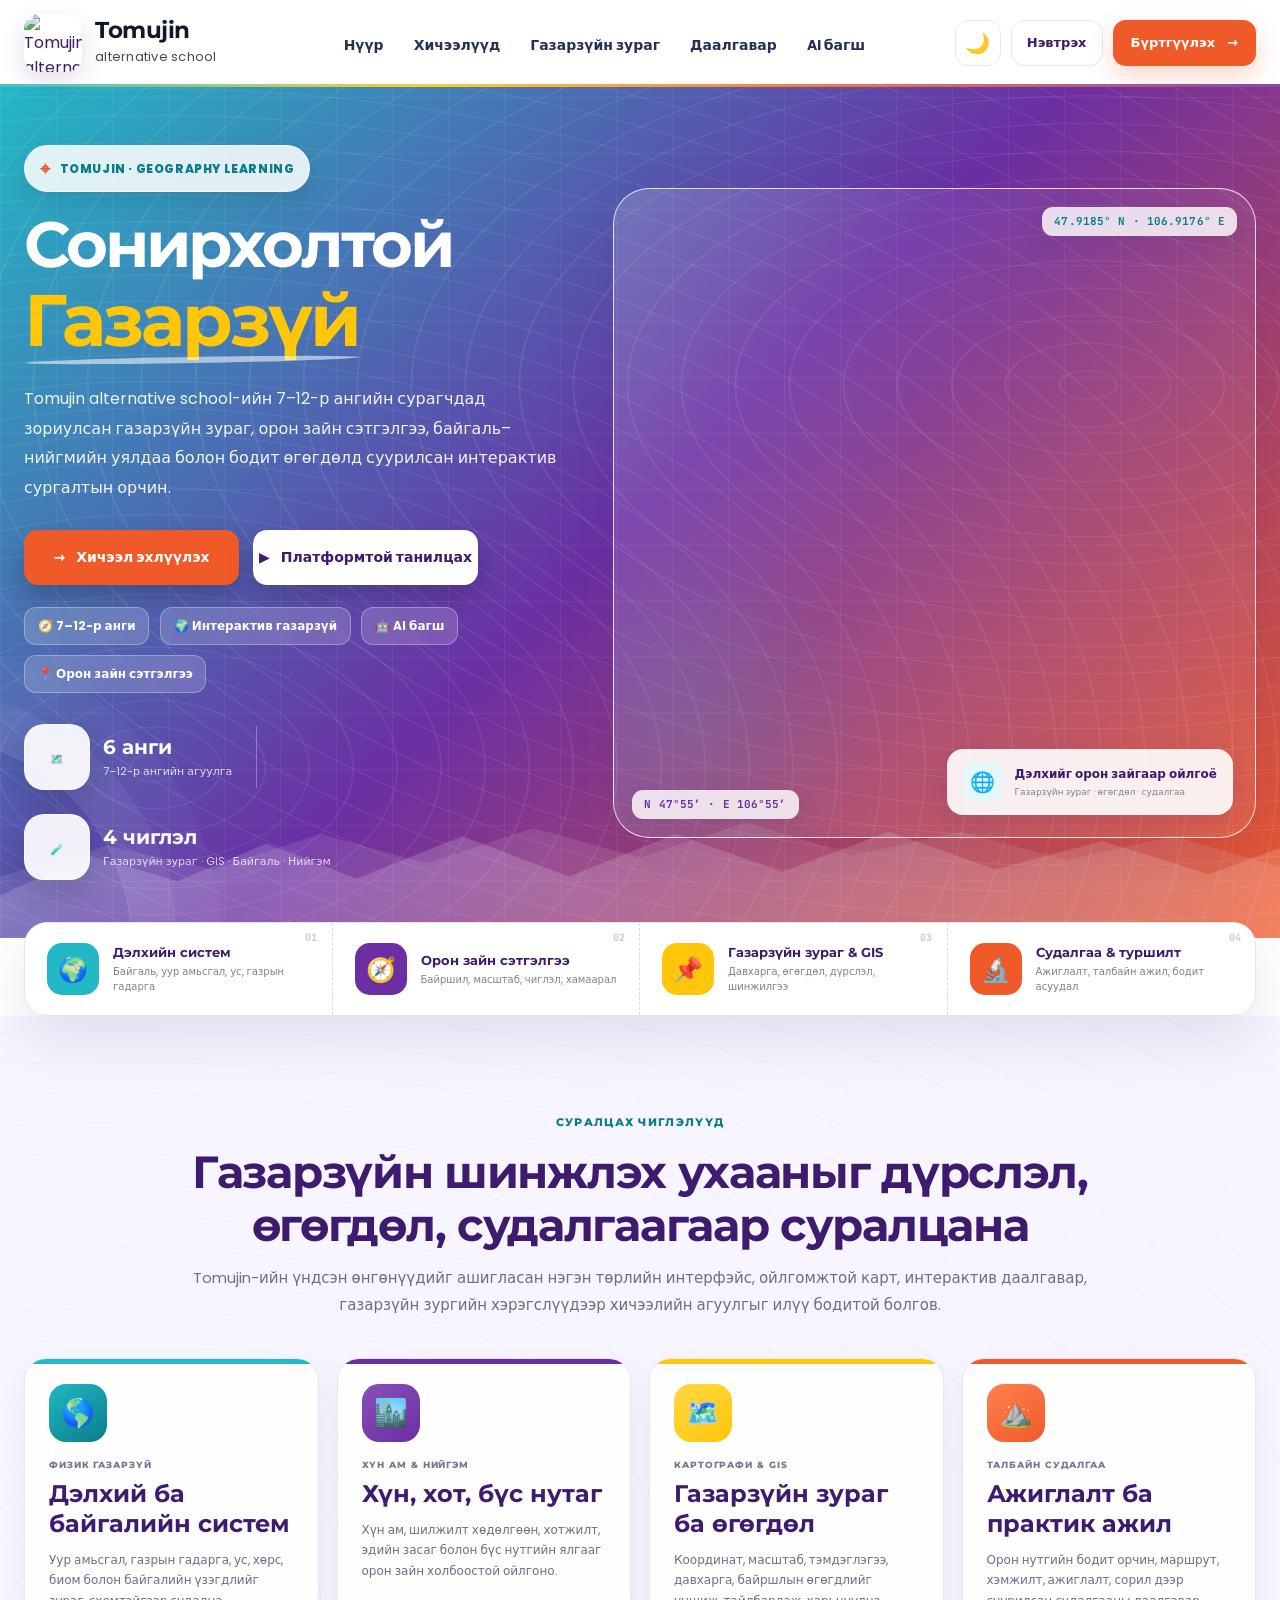
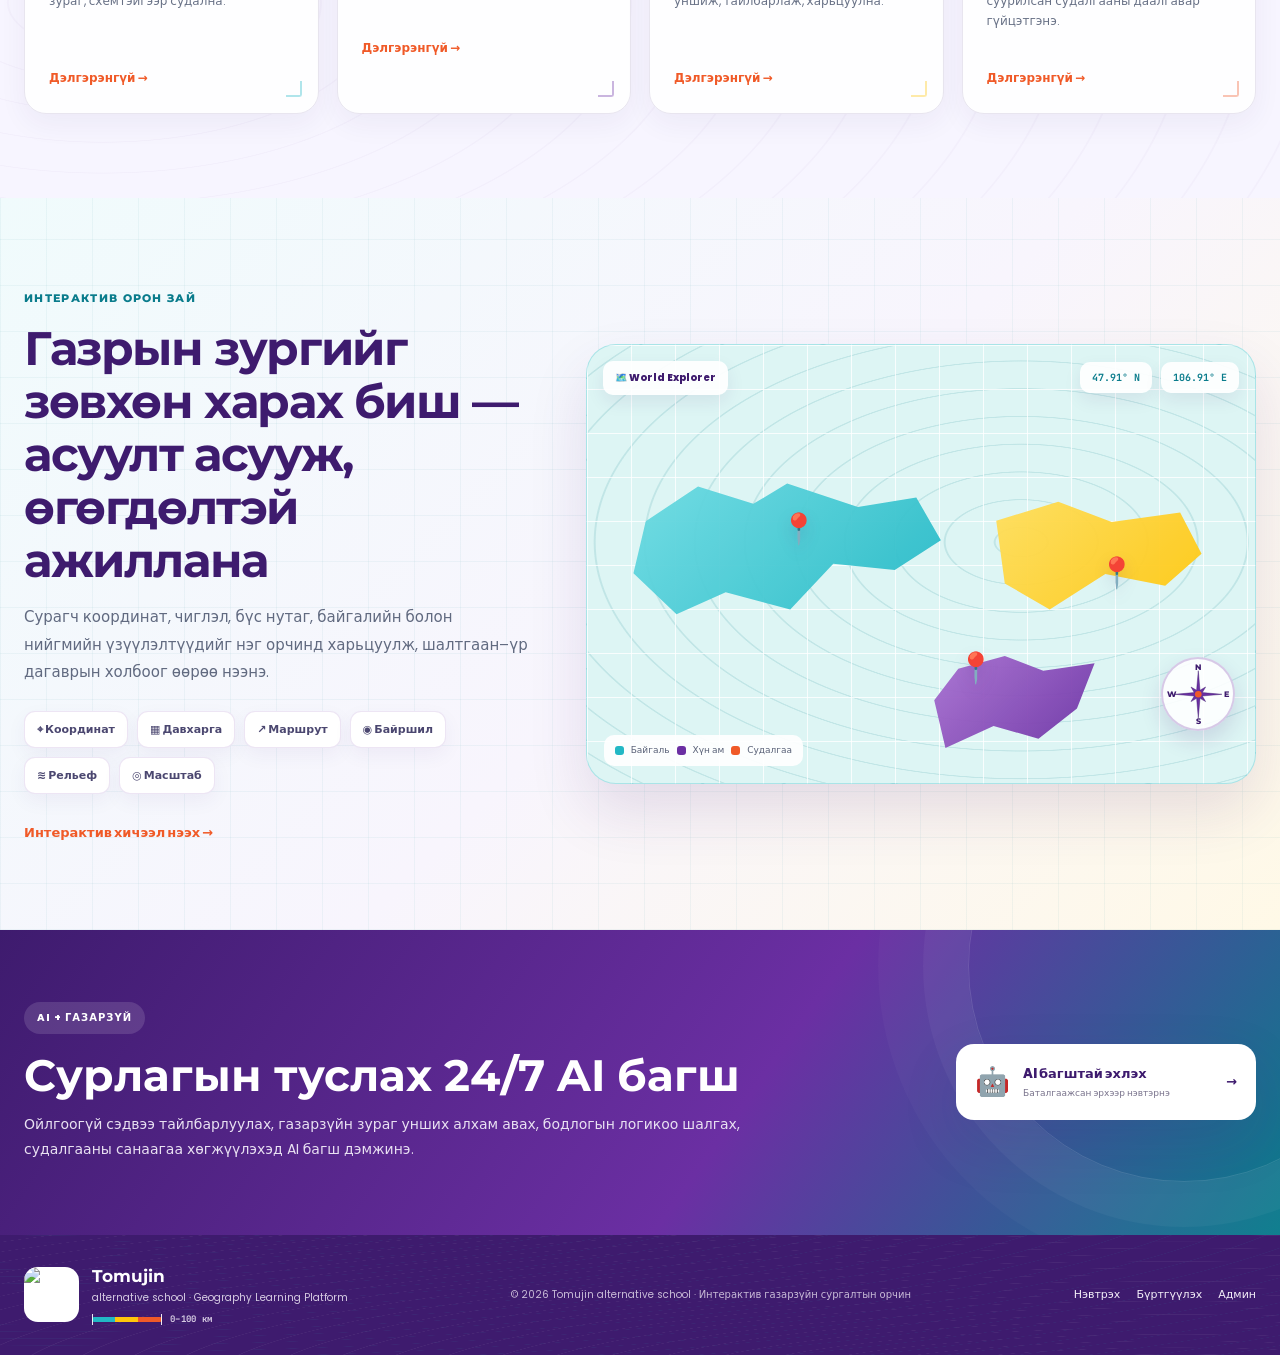
==== commit ce1077a9: "Add files via upload" ====
--- a/index.html
+++ b/index.html
@@ -8,14 +8,14 @@
   <title>Tomujin alternative school | Сонирхолтой Газарзүй</title>
   <link rel="preconnect" href="https://fonts.googleapis.com">
   <link rel="preconnect" href="https://fonts.gstatic.com" crossorigin>
-  <link href="https://fonts.googleapis.com/css2?family=Montserrat:wght@500;600;700;800&family=Poppins:wght@400;500;600;700&display=swap" rel="stylesheet">
+  <link href="https://fonts.googleapis.com/css2?family=Montserrat:wght@500;600;700;800&family=Poppins:wght@400;500;600;700&family=JetBrains+Mono:wght@500;700&display=swap" rel="stylesheet">
   <link rel="stylesheet" href="/styles.css">
 </head>
 <body class="geo-home">
 <header class="geo-header" id="top">
   <div class="geo-shell geo-nav">
     <a class="geo-brand" href="/" aria-label="Tomujin alternative school">
-      <img src="[data-uri]" alt="Tomujin alternative school logo">
+      <img src="assets/tomujin-logo.png" alt="Tomujin alternative school logo">
       <span class="geo-brand-copy">
         <strong>Tomujin</strong>
         <small>alternative school</small>
@@ -82,6 +82,12 @@
         </div>
       </div>
     </div>
+    <div class="geo-ridge" aria-hidden="true">
+      <svg viewBox="0 0 1440 110" preserveAspectRatio="none" xmlns="http://www.w3.org/2000/svg">
+        <path class="ridge-back" d="M0,110 L0,58 120,32 240,52 360,22 480,47 600,17 720,42 840,12 960,40 1080,20 1200,44 1320,24 1440,50 1440,110 Z"/>
+        <path class="ridge-front" d="M0,110 L0,74 100,40 200,62 300,30 400,60 520,24 640,58 760,22 880,54 1000,20 1120,52 1240,28 1360,56 1440,34 1440,110 Z"/>
+      </svg>
+    </div>
   </section>
 
   <section class="geo-principles" aria-label="Сургалтын үндсэн чиглэлүүд">
@@ -107,6 +113,7 @@
           <h3>Дэлхий ба байгалийн систем</h3>
           <p>Уур амьсгал, газрын гадарга, ус, хөрс, биом болон байгалийн үзэгдлийг зураг, схемтэйгээр судална.</p>
           <span>Дэлгэрэнгүй →</span>
+          <i class="card-mark" aria-hidden="true"></i>
         </a>
         <a class="geo-course-card reveal card-purple" href="/auth">
           <div class="course-icon purple">🏙️</div>
@@ -114,6 +121,7 @@
           <h3>Хүн, хот, бүс нутаг</h3>
           <p>Хүн ам, шилжилт хөдөлгөөн, хотжилт, эдийн засаг болон бүс нутгийн ялгааг орон зайн холбоостой ойлгоно.</p>
           <span>Дэлгэрэнгүй →</span>
+          <i class="card-mark" aria-hidden="true"></i>
         </a>
         <a class="geo-course-card reveal card-yellow" href="/auth">
           <div class="course-icon yellow">🗺️</div>
@@ -121,6 +129,7 @@
           <h3>Газарзүйн зураг ба өгөгдөл</h3>
           <p>Координат, масштаб, тэмдэглэгээ, давхарга, байршлын өгөгдлийг уншиж, тайлбарлаж, харьцуулна.</p>
           <span>Дэлгэрэнгүй →</span>
+          <i class="card-mark" aria-hidden="true"></i>
         </a>
         <a class="geo-course-card reveal card-orange" href="/auth">
           <div class="course-icon orange">⛰️</div>
@@ -128,6 +137,7 @@
           <h3>Ажиглалт ба практик ажил</h3>
           <p>Орон нутгийн бодит орчин, маршрут, хэмжилт, ажиглалт, сорил дээр суурилсан судалгааны даалгавар гүйцэтгэнэ.</p>
           <span>Дэлгэрэнгүй →</span>
+          <i class="card-mark" aria-hidden="true"></i>
         </a>
       </div>
     </div>
@@ -137,7 +147,7 @@
     <div class="geo-shell geo-explorer-grid">
       <div class="geo-explorer-copy reveal">
         <span class="geo-section-tag">ИНТЕРАКТИВ ОРОН ЗАЙ</span>
-        <h2>Газарзүйн зургийг зөвхөн харах биш — асуулт асууж, өгөгдөлтэй ажиллана</h2>
+        <h2>Газрын зургийг зөвхөн харах биш — асуулт асууж, өгөгдөлтэй ажиллана</h2>
         <p>Сурагч координат, чиглэл, бүс нутаг, байгалийн болон нийгмийн үзүүлэлтүүдийг нэг орчинд харьцуулж, шалтгаан–үр дагаврын холбоог өөрөө нээнэ.</p>
         <div class="geo-tool-list">
           <span>⌖ Координат</span><span>▦ Давхарга</span><span>↗ Маршрут</span><span>◉ Байршил</span><span>≋ Рельеф</span><span>◎ Масштаб</span>
@@ -148,7 +158,13 @@
         <div class="map-toolbar"><span>🗺️ World Explorer</span><b>47.91° N</b><b>106.91° E</b></div>
         <div class="map-land land-a"></div><div class="map-land land-b"></div><div class="map-land land-c"></div>
         <span class="map-pin pin-a">📍</span><span class="map-pin pin-b">📍</span><span class="map-pin pin-c">📍</span>
-        <div class="map-compass">N<br><strong>✦</strong><br>S</div>
+        <div class="map-compass" aria-hidden="true">
+          <svg viewBox="0 0 74 74" xmlns="http://www.w3.org/2000/svg">
+            <polygon points="37,5 39.3,31.5 46.9,27.1 42.5,34.7 69,37 42.5,39.3 46.9,46.9 39.3,42.5 37,69 34.7,42.5 27.1,46.9 31.5,39.3 5,37 31.5,34.7 27.1,27.1 34.7,31.5" fill="#6B2FA3" stroke="#3E1B6E" stroke-width="0.6" stroke-linejoin="round"/>
+            <circle cx="37" cy="37" r="4.5" fill="#F05A28"/>
+          </svg>
+          <b class="compass-n">N</b><b class="compass-s">S</b><b class="compass-e">E</b><b class="compass-w">W</b>
+        </div>
         <div class="map-legend"><i class="legend-teal"></i> Байгаль <i class="legend-purple"></i> Хүн ам <i class="legend-orange"></i> Судалгаа</div>
       </div>
     </div>
@@ -169,8 +185,8 @@
 <footer class="geo-footer">
   <div class="geo-shell geo-footer-inner">
     <div class="geo-footer-brand-block">
-      <div class="geo-footer-brand-mark"><img src="[data-uri]" alt="Tomujin alternative school logo"></div>
-      <div class="geo-footer-brand-copy"><strong>Tomujin</strong><span>alternative school · Geography Learning Platform</span></div>
+      <div class="geo-footer-brand-mark"><img src="assets/tomujin-logo.png" alt="Tomujin alternative school logo"></div>
+      <div class="geo-footer-brand-copy"><strong>Tomujin</strong><span>alternative school · Geography Learning Platform</span><div class="geo-scale-bar" aria-hidden="true"><i></i><b>0–100 км</b></div></div>
     </div>
     <p>© 2026 Tomujin alternative school · Интерактив газарзүйн сургалтын орчин</p>
     <div><a href="/auth">Нэвтрэх</a><a href="/auth?mode=register">Бүртгүүлэх</a><a href="/admin">Админ</a></div>
--- a/styles.css
+++ b/styles.css
@@ -1,20 +1,21 @@
 :root{
-  --teal:#38B9BE;
-  --teal-deep:#087F8C;
-  --purple:#673393;
-  --purple-deep:#3F1D68;
-  --yellow:#FFCA05;
-  --orange:#F45124;
-  --ink:#17213F;
-  --muted:#667085;
-  --line:#E7E8F1;
+  --teal:#22B8C5;
+  --teal-deep:#0A7C8C;
+  --purple:#6B2FA3;
+  --purple-deep:#3E1B6E;
+  --yellow:#FFC60A;
+  --orange:#F05A28;
+  --ink:#3E1B6E;
+  --muted:#6C7570;
+  --line:#E6E6F2;
+  --line-soft:#EDE7F6;
   --paper:#FFFFFF;
-  --soft:#F7FAFC;
-  --soft-teal:#E9FAFB;
-  --soft-purple:#F5EEFB;
-  --soft-yellow:#FFF8D7;
+  --soft:#F7F5FF;
+  --soft-teal:#E6F7F9;
+  --soft-purple:#F3EDFA;
+  --soft-yellow:#FFF8E1;
   --soft-orange:#FFF0E9;
-  --shadow:0 22px 60px rgba(63,29,104,.11);
+  --shadow:0 22px 60px rgba(62,27,110,.11);
 }
 *{box-sizing:border-box}
 html{scroll-behavior:smooth}
@@ -22,7 +23,8 @@
 a{text-decoration:none;color:inherit}button,input{font:inherit}.geo-shell{width:min(1360px,calc(100% - 48px));margin:0 auto}
 
 /* Header — school brand sits in the upper-left corner. */
-.geo-header{position:sticky;top:0;z-index:70;background:rgba(255,255,255,.94);backdrop-filter:blur(18px);border-bottom:1px solid rgba(63,29,104,.08)}
+.geo-header{position:sticky;top:0;z-index:70;background:rgba(255,255,255,.94);backdrop-filter:blur(18px);border-bottom:1px solid rgba(62,27,110,.08)}
+.geo-header:after{content:"";position:absolute;left:0;right:0;bottom:-1px;height:3px;background:linear-gradient(90deg,var(--teal),var(--yellow),var(--orange),var(--purple));opacity:.85}
 .geo-nav{min-height:86px;display:grid;grid-template-columns:auto 1fr auto;align-items:center;gap:24px}
 .geo-menu{display:none;border:0;background:transparent;font-size:28px;color:var(--purple-deep);cursor:pointer}
 .geo-links{display:flex;align-items:center;justify-self:center;gap:30px;min-width:0}
@@ -33,43 +35,48 @@
 .geo-theme,.geo-login,.geo-register{height:46px;border-radius:13px;display:inline-flex;align-items:center;justify-content:center;transition:.18s}
 .geo-theme,.geo-login{padding:0 15px;border:1px solid var(--line);background:#fff;color:var(--purple-deep)}
 .geo-theme{width:46px;padding:0;font-size:20px;cursor:pointer}.geo-login{font-size:13px;font-weight:650}
-.geo-register{padding:0 18px;gap:12px;border:0;background:var(--orange);color:#fff;box-shadow:0 10px 24px rgba(244,81,36,.22);font-size:13px;font-weight:750}
+.geo-register{padding:0 18px;gap:12px;border:0;background:var(--orange);color:#fff;box-shadow:0 10px 24px rgba(240,90,40,.25);font-size:13px;font-weight:750}
 .geo-theme:hover,.geo-login:hover{transform:translateY(-1px);border-color:#cfc7db}.geo-register:hover{transform:translateY(-2px)}
 .geo-brand{justify-self:start;display:flex;align-items:center;gap:13px;min-width:230px}
 .geo-brand img{width:58px;height:58px;object-fit:contain;border-radius:15px;box-shadow:0 9px 24px rgba(63,29,104,.14);flex:0 0 auto}
 .geo-brand-copy{display:flex;flex-direction:column}.geo-brand-copy strong{font-family:Montserrat,sans-serif;font-size:23px;line-height:1;color:#111827;letter-spacing:-.5px}.geo-brand-copy small{font-size:13px;margin-top:5px;color:#444A59;letter-spacing:.02em}
 
 /* Hero */
-.geo-hero{position:relative;overflow:hidden;background:linear-gradient(120deg,#F8FDFF 0%,#EEFBFD 28%,#F6F0FB 60%,#FFF9E8 100%)}
-.geo-hero:before{content:"";position:absolute;inset:0;pointer-events:none;opacity:.48;background-image:repeating-radial-gradient(ellipse at 85% 35%,transparent 0 27px,rgba(56,185,190,.13) 28px 29px,transparent 30px 54px),radial-gradient(circle at 8% 14%,rgba(56,185,190,.2),transparent 20%),radial-gradient(circle at 90% 84%,rgba(244,81,36,.12),transparent 20%)}
-.geo-hero:after{content:"";position:absolute;width:410px;height:410px;border-radius:50%;left:-280px;bottom:-210px;border:1px solid rgba(103,51,147,.08);box-shadow:0 0 0 45px rgba(103,51,147,.025),0 0 0 90px rgba(56,185,190,.025)}
+.geo-hero{position:relative;overflow:hidden;background:linear-gradient(135deg,var(--teal) 0%,var(--purple) 50%,var(--orange) 100%)}
+.geo-hero:before{content:"";position:absolute;inset:0;pointer-events:none;opacity:.5;background-image:repeating-linear-gradient(0deg,rgba(255,255,255,.12) 0 1px,transparent 1px 56px),repeating-linear-gradient(90deg,rgba(255,255,255,.12) 0 1px,transparent 1px 56px),repeating-radial-gradient(ellipse at 85% 35%,transparent 0 27px,rgba(255,255,255,.16) 28px 29px,transparent 30px 54px),repeating-radial-gradient(ellipse at 12% 80%,transparent 0 22px,rgba(255,255,255,.14) 23px 24px,transparent 25px 44px)}
+.geo-hero:after{content:"";position:absolute;width:410px;height:410px;border-radius:50%;left:-280px;bottom:-210px;border:1px solid rgba(255,255,255,.18);box-shadow:0 0 0 45px rgba(255,255,255,.05),0 0 0 90px rgba(255,255,255,.03)}
 .geo-hero-grid{position:relative;z-index:2;display:grid;grid-template-columns:minmax(480px,.92fr) minmax(500px,1.08fr);gap:42px;align-items:center;min-height:calc(100vh - 86px);padding:48px 0}
-.geo-copy{padding:10px 0}.geo-kicker{display:inline-flex;align-items:center;gap:9px;padding:9px 15px;border-radius:999px;background:rgba(255,255,255,.72);border:1px solid rgba(56,185,190,.2);color:var(--teal-deep);font-size:12px;font-weight:750;letter-spacing:.05em;box-shadow:0 8px 24px rgba(56,185,190,.07)}.geo-kicker span{font-size:18px;color:var(--orange)}
-.geo-copy h1{margin:22px 0 0;font-family:Montserrat,sans-serif;line-height:.95;letter-spacing:-3px}.geo-copy h1 span,.geo-copy h1 em{display:block}.geo-copy h1 span{font-size:clamp(52px,5vw,78px);color:var(--ink)}.geo-copy h1 em{font-style:normal;margin-top:10px;font-size:clamp(58px,5.7vw,88px);color:var(--purple);position:relative;width:max-content;max-width:100%}.geo-copy h1 em:after{content:"";position:absolute;left:2px;right:0;bottom:-9px;height:7px;background:linear-gradient(90deg,var(--teal),var(--yellow),var(--orange));border-radius:50%;transform:rotate(-1deg)}
-.geo-lead{max-width:680px;margin:30px 0 0;font-size:16px;line-height:1.85;color:#4F5873}.geo-cta-row{display:flex;flex-wrap:wrap;gap:14px;margin-top:28px}.geo-cta{min-width:215px;height:55px;border-radius:14px;display:inline-flex;align-items:center;justify-content:center;gap:11px;color:#fff;font-size:14px;font-weight:750;border:0;cursor:pointer;transition:.18s}.geo-cta-orange{background:var(--orange);box-shadow:0 12px 26px rgba(244,81,36,.22)}.geo-cta-teal{background:var(--teal-deep);box-shadow:0 12px 26px rgba(8,127,140,.18)}.geo-cta:hover{transform:translateY(-2px)}
-.geo-badge-row{display:flex;flex-wrap:wrap;gap:10px;margin-top:22px}.geo-chip{display:inline-flex;align-items:center;padding:9px 13px;border-radius:12px;font-size:12px;font-weight:650;border:1px solid transparent}.chip-purple{background:var(--soft-purple);color:var(--purple)}.chip-teal{background:var(--soft-teal);color:var(--teal-deep)}.chip-lilac{background:#F9F4FF;color:var(--purple-deep)}.chip-yellow{background:var(--soft-yellow);color:#8B6800}
-.geo-metrics{display:flex;align-items:center;gap:24px;margin-top:31px;flex-wrap:wrap}.geo-metrics>i{height:62px;width:1px;background:#DDD8EA}.geo-metric{display:flex;align-items:center;gap:13px}.metric-icon{width:66px;height:66px;border-radius:20px;display:grid;place-items:center;font-size:30px;box-shadow:0 13px 30px rgba(63,29,104,.08);border:1px solid rgba(255,255,255,.8)}.metric-books{background:linear-gradient(145deg,var(--soft-teal),#fff)}.metric-map{background:linear-gradient(145deg,var(--soft-yellow),#fff)}.geo-metric b{display:block;font-family:Montserrat,sans-serif;font-size:20px;color:var(--purple-deep)}.geo-metric span{display:block;margin-top:4px;font-size:11px;color:#737B8E}
+.geo-ridge{position:absolute;left:0;right:0;bottom:0;height:130px;z-index:1;pointer-events:none}.geo-ridge svg{width:100%;height:100%;display:block}.geo-ridge .ridge-back{fill:#fff;opacity:.1}.geo-ridge .ridge-front{fill:#fff;opacity:.16}
+.geo-copy{padding:10px 0}.geo-kicker{display:inline-flex;align-items:center;gap:9px;padding:9px 15px;border-radius:999px;background:rgba(255,255,255,.85);border:1px solid rgba(255,255,255,.5);color:var(--teal-deep);font-size:12px;font-weight:750;letter-spacing:.05em;box-shadow:0 8px 24px rgba(0,0,0,.1)}.geo-kicker span{font-size:18px;color:var(--orange)}
+.geo-copy h1{margin:22px 0 0;font-family:Montserrat,sans-serif;line-height:.95;letter-spacing:-3px}.geo-copy h1 span,.geo-copy h1 em{display:block}.geo-copy h1 span{font-size:clamp(52px,5vw,78px);color:#fff}.geo-copy h1 em{font-style:normal;margin-top:10px;font-size:clamp(58px,5.7vw,88px);color:var(--yellow);position:relative;width:max-content;max-width:100%}.geo-copy h1 em:after{content:"";position:absolute;left:2px;right:0;bottom:-9px;height:6px;background:#fff;opacity:.55;border-radius:50%;transform:rotate(-1deg)}
+.geo-lead{max-width:680px;margin:30px 0 0;font-size:16px;line-height:1.85;color:rgba(255,255,255,.92)}.geo-cta-row{display:flex;flex-wrap:wrap;gap:14px;margin-top:28px}.geo-cta{min-width:215px;height:55px;border-radius:14px;display:inline-flex;align-items:center;justify-content:center;gap:11px;color:#fff;font-size:14px;font-weight:750;border:0;cursor:pointer;transition:.18s}.geo-cta-orange{background:var(--orange);box-shadow:0 12px 26px rgba(0,0,0,.22)}.geo-cta-teal{background:#fff;color:var(--purple-deep);box-shadow:0 12px 26px rgba(0,0,0,.18)}.geo-cta:hover{transform:translateY(-2px)}.geo-cta:disabled,.geo-cta[disabled]{opacity:.55;cursor:not-allowed;transform:none}
+.geo-badge-row{display:flex;flex-wrap:wrap;gap:10px;margin-top:22px}.geo-chip{display:inline-flex;align-items:center;padding:9px 13px;border-radius:12px;font-size:12px;font-weight:650;background:rgba(255,255,255,.16);border:1px solid rgba(255,255,255,.3);color:#fff;backdrop-filter:blur(6px)}
+.geo-metrics{display:flex;align-items:center;gap:24px;margin-top:31px;flex-wrap:wrap}.geo-metrics>i{height:62px;width:1px;background:rgba(255,255,255,.3)}.geo-metric{display:flex;align-items:center;gap:13px}.metric-icon{width:66px;height:66px;border-radius:20px;display:grid;place-items:center;font-size:30px;box-shadow:0 13px 30px rgba(0,0,0,.14);border:1px solid rgba(255,255,255,.6);background:rgba(255,255,255,.92)}.geo-metric b{display:block;font-family:Montserrat,sans-serif;font-size:20px;color:#fff}.geo-metric span{display:block;margin-top:4px;font-size:11px;color:rgba(255,255,255,.78)}
 .geo-art-wrap{min-height:650px;border-radius:36px;position:relative;overflow:hidden;background:linear-gradient(180deg,rgba(255,255,255,.05),rgba(255,255,255,.08)),url('assets/geography-hero-art.webp') center/cover no-repeat;box-shadow:0 28px 70px rgba(63,29,104,.12);border:1px solid rgba(255,255,255,.8)}
 .geo-art-wrap:after{content:"";position:absolute;inset:0;background:linear-gradient(120deg,rgba(255,255,255,.12),transparent 45%),radial-gradient(circle at 12% 82%,rgba(56,185,190,.16),transparent 24%);pointer-events:none}
-.geo-coordinate{position:absolute;z-index:3;padding:8px 12px;border-radius:11px;background:rgba(255,255,255,.82);backdrop-filter:blur(10px);box-shadow:0 8px 24px rgba(63,29,104,.1);font:700 10px/1.2 Montserrat,sans-serif;color:var(--teal-deep);letter-spacing:.04em}.geo-coordinate-a{right:18px;top:18px}.geo-coordinate-b{left:18px;bottom:18px;color:var(--purple)}
+.geo-coordinate{position:absolute;z-index:3;padding:8px 12px;border-radius:11px;background:rgba(255,255,255,.82);backdrop-filter:blur(10px);box-shadow:0 8px 24px rgba(63,29,104,.1);font:700 11px/1.2 "JetBrains Mono",monospace;color:var(--teal-deep);letter-spacing:.01em}.geo-coordinate-a{right:18px;top:18px}.geo-coordinate-b{left:18px;bottom:18px;color:var(--purple)}
 .geo-art-caption{position:absolute;z-index:4;right:22px;bottom:22px;display:flex;align-items:center;gap:12px;background:rgba(255,255,255,.9);padding:13px 16px;border-radius:16px;box-shadow:0 12px 30px rgba(63,29,104,.14)}.geo-art-caption>span{width:40px;height:40px;border-radius:12px;background:var(--soft-teal);display:grid;place-items:center;font-size:20px}.geo-art-caption strong{display:block;font-size:12px;color:var(--purple-deep)}.geo-art-caption small{display:block;margin-top:3px;font-size:9px;color:#7B8292}
 
 /* Principles */
-.geo-principles{position:relative;z-index:5;margin-top:-16px}.geo-principle-grid{display:grid;grid-template-columns:repeat(4,1fr);background:#fff;border:1px solid var(--line);border-radius:23px;box-shadow:var(--shadow);overflow:hidden}.geo-principle{display:flex;align-items:center;gap:14px;padding:20px 22px;border-right:1px solid var(--line)}.geo-principle:last-child{border-right:0}.geo-principle>span{width:52px;height:52px;border-radius:15px;display:grid;place-items:center;font-size:24px;color:#fff;flex:0 0 auto}.geo-principle>span.teal{background:var(--teal)}.geo-principle>span.purple{background:var(--purple)}.geo-principle>span.yellow{background:var(--yellow)}.geo-principle>span.orange{background:var(--orange)}.geo-principle b{display:block;font-family:Montserrat,sans-serif;font-size:13px;color:var(--ink)}.geo-principle small{display:block;margin-top:5px;font-size:10px;line-height:1.45;color:#7A8294}
+.geo-principles{position:relative;z-index:5;margin-top:-16px}.geo-principle-grid{counter-reset:principle;display:grid;grid-template-columns:repeat(4,1fr);background:#fff;border:1px solid var(--line);border-radius:23px;box-shadow:var(--shadow);overflow:hidden}.geo-principle{position:relative;counter-increment:principle;display:flex;align-items:center;gap:14px;padding:20px 22px;border-right:1px dashed rgba(107,47,163,.2)}.geo-principle:last-child{border-right:0}.geo-principle:before{content:"0" counter(principle);position:absolute;top:10px;right:14px;font:800 10px/1 "JetBrains Mono",monospace;color:rgba(62,27,110,.22);letter-spacing:.02em}.geo-principle>span{width:52px;height:52px;border-radius:15px;display:grid;place-items:center;font-size:24px;color:#fff;flex:0 0 auto}.geo-principle>span.teal{background:var(--teal)}.geo-principle>span.purple{background:var(--purple)}.geo-principle>span.yellow{background:var(--yellow)}.geo-principle>span.orange{background:var(--orange)}.geo-principle b{display:block;font-family:Montserrat,sans-serif;font-size:13px;color:var(--ink)}.geo-principle small{display:block;margin-top:5px;font-size:10px;line-height:1.45;color:#7A8294}
 
 /* Courses */
-.geo-courses{padding:92px 0 84px;background:#fff;position:relative}.geo-courses:before{content:"";position:absolute;inset:0;pointer-events:none;opacity:.55;background-image:repeating-radial-gradient(ellipse at 8% 75%,transparent 0 31px,rgba(103,51,147,.055) 32px 33px,transparent 34px 62px)}
+.geo-courses{padding:92px 0 84px;background:var(--soft);position:relative}.geo-courses:before{content:"";position:absolute;inset:0;pointer-events:none;opacity:.55;background-image:repeating-radial-gradient(ellipse at 8% 75%,transparent 0 31px,rgba(103,51,147,.055) 32px 33px,transparent 34px 62px)}
 .geo-courses>.geo-shell{position:relative;z-index:2}.geo-section-heading{text-align:center;max-width:900px;margin:0 auto 40px}.geo-section-heading>span,.geo-section-tag{font-family:Montserrat,sans-serif;font-size:11px;font-weight:800;letter-spacing:.12em;color:var(--teal-deep)}.geo-section-heading h2{margin:13px 0;font-family:Montserrat,sans-serif;font-size:clamp(32px,3.5vw,46px);line-height:1.17;letter-spacing:-1.3px;color:var(--purple-deep)}.geo-section-heading p{margin:0;font-size:15px;line-height:1.8;color:#697186}
 .geo-course-grid{display:grid;grid-template-columns:repeat(4,1fr);gap:18px}.geo-course-card{position:relative;padding:25px 24px 24px;border:1px solid #E8E5EF;border-radius:22px;background:rgba(255,255,255,.94);box-shadow:0 10px 28px rgba(63,29,104,.055);transition:.2s;overflow:hidden}.geo-course-card:before{content:"";position:absolute;top:0;left:0;right:0;height:5px}.card-teal:before{background:var(--teal)}.card-purple:before{background:var(--purple)}.card-yellow:before{background:var(--yellow)}.card-orange:before{background:var(--orange)}.geo-course-card:hover{transform:translateY(-6px);box-shadow:0 22px 44px rgba(63,29,104,.11)}
-.course-icon{width:58px;height:58px;border-radius:17px;display:grid;place-items:center;font-size:27px;margin-bottom:17px;color:#fff}.course-icon.cyan{background:linear-gradient(145deg,var(--teal),var(--teal-deep))}.course-icon.purple{background:linear-gradient(145deg,#8A50B7,var(--purple))}.course-icon.yellow{background:linear-gradient(145deg,#FFD942,var(--yellow))}.course-icon.orange{background:linear-gradient(145deg,#FF814E,var(--orange))}.geo-course-card small{display:block;font-family:Montserrat,sans-serif;font-size:9px;font-weight:800;letter-spacing:.1em;color:#7C7692}.geo-course-card h3{margin:9px 0 11px;font-family:Montserrat,sans-serif;font-size:20px;line-height:1.28;color:var(--ink)}.geo-course-card p{margin:0;color:#687186;line-height:1.7;font-size:12px;min-height:103px}.geo-course-card>span{display:inline-flex;margin-top:16px;font-size:12px;font-weight:750;color:var(--orange)}
+.geo-course-card .card-mark{position:absolute;bottom:16px;right:16px;width:16px;height:16px;border-width:0 2px 2px 0;border-style:solid;opacity:.35;border-radius:0 0 3px 0}.card-teal .card-mark{border-color:var(--teal)}.card-purple .card-mark{border-color:var(--purple)}.card-yellow .card-mark{border-color:var(--yellow)}.card-orange .card-mark{border-color:var(--orange)}
+.course-icon{width:58px;height:58px;border-radius:17px;display:grid;place-items:center;font-size:27px;margin-bottom:17px;color:#fff}.course-icon.cyan{background:linear-gradient(145deg,var(--teal),var(--teal-deep))}.course-icon.purple{background:linear-gradient(145deg,#8A50B7,var(--purple))}.course-icon.yellow{background:linear-gradient(145deg,#FFD942,var(--yellow))}.course-icon.orange{background:linear-gradient(145deg,#FF814E,var(--orange))}.geo-course-card small{display:block;font-family:Montserrat,sans-serif;font-size:9px;font-weight:800;letter-spacing:.1em;color:#7C7692}.geo-course-card h3{margin:9px 0 11px;font-family:Montserrat,sans-serif;font-size:24px;line-height:1.24;color:var(--ink)}.geo-course-card p{margin:0;color:#687186;line-height:1.7;font-size:12px;min-height:103px}.geo-course-card>span{display:inline-flex;margin-top:16px;font-size:12px;font-weight:750;color:var(--orange)}
 
 /* Explorer */
-.geo-explorer{padding:86px 0;background:linear-gradient(135deg,#F0FBFC,#F8F5FD 54%,#FFF9E7);overflow:hidden}.geo-explorer-grid{display:grid;grid-template-columns:.86fr 1.14fr;gap:56px;align-items:center}.geo-explorer-copy h2{margin:13px 0 16px;font-family:Montserrat,sans-serif;font-size:clamp(34px,3.7vw,49px);line-height:1.12;letter-spacing:-1.4px;color:var(--purple-deep)}.geo-explorer-copy p{margin:0;font-size:15px;line-height:1.85;color:#616A80}.geo-tool-list{display:flex;flex-wrap:wrap;gap:9px;margin:25px 0}.geo-tool-list span{padding:9px 12px;border-radius:11px;background:#fff;border:1px solid rgba(103,51,147,.1);box-shadow:0 7px 20px rgba(63,29,104,.05);font-size:11px;font-weight:700;color:#4B4770}.geo-inline-link{display:inline-flex;color:var(--orange);font-size:13px;font-weight:800}
-.geo-map-board{position:relative;min-height:440px;border-radius:30px;overflow:hidden;border:1px solid rgba(56,185,190,.28);box-shadow:0 28px 60px rgba(63,29,104,.12);background-color:#DDF5F4;background-image:linear-gradient(rgba(255,255,255,.8) 1px,transparent 1px),linear-gradient(90deg,rgba(255,255,255,.8) 1px,transparent 1px),repeating-radial-gradient(ellipse at 65% 45%,transparent 0 25px,rgba(8,127,140,.13) 26px 27px,transparent 28px 50px);background-size:44px 44px,44px 44px,auto}.map-toolbar{position:absolute;z-index:5;top:16px;left:16px;right:16px;display:flex;align-items:center;gap:9px}.map-toolbar span,.map-toolbar b{background:rgba(255,255,255,.92);padding:9px 12px;border-radius:10px;box-shadow:0 7px 18px rgba(63,29,104,.08);font-size:10px}.map-toolbar span{margin-right:auto;font-weight:800;color:var(--purple-deep)}.map-toolbar b{color:var(--teal-deep)}.map-land{position:absolute;filter:drop-shadow(0 10px 16px rgba(8,127,140,.08));opacity:.94}.land-a{width:46%;height:36%;left:7%;top:28%;background:linear-gradient(135deg,#78D3B6,#38B9BE);clip-path:polygon(4% 34%,21% 12%,39% 23%,50% 10%,73% 25%,92% 19%,100% 46%,85% 65%,65% 61%,51% 90%,30% 79%,14% 93%,0 67%)}.land-b{width:32%;height:27%;right:8%;top:35%;background:linear-gradient(135deg,#FFD848,#FFCA05);clip-path:polygon(4% 19%,33% 3%,58% 20%,90% 12%,100% 47%,83% 74%,55% 64%,29% 94%,8% 72%)}.land-c{width:24%;height:21%;right:24%;bottom:8%;background:linear-gradient(135deg,#8B55B4,#673393);clip-path:polygon(15% 14%,44% 0,68% 16%,100% 8%,89% 57%,65% 90%,37% 76%,7% 100%,0 48%)}.map-pin{position:absolute;z-index:4;font-size:30px;filter:drop-shadow(0 8px 8px rgba(63,29,104,.14))}.pin-a{left:29%;top:37%}.pin-b{right:18%;top:47%}.pin-c{right:39%;bottom:21%}.map-compass{position:absolute;z-index:4;right:20px;bottom:52px;width:74px;height:74px;border-radius:50%;background:rgba(255,255,255,.88);border:2px solid rgba(103,51,147,.25);display:grid;place-items:center;text-align:center;font-size:8px;color:var(--purple);line-height:1}.map-compass strong{font-size:24px}.map-legend{position:absolute;z-index:4;left:17px;bottom:17px;padding:9px 11px;border-radius:10px;background:rgba(255,255,255,.92);font-size:9px;color:#596177;display:flex;align-items:center;gap:7px}.map-legend i{width:9px;height:9px;border-radius:3px}.legend-teal{background:var(--teal)}.legend-purple{background:var(--purple)}.legend-orange{background:var(--orange)}
+.geo-explorer{padding:86px 0;background-image:repeating-linear-gradient(0deg,rgba(8,127,140,.05) 0 1px,transparent 1px 46px),repeating-linear-gradient(90deg,rgba(8,127,140,.05) 0 1px,transparent 1px 46px),linear-gradient(135deg,#F0FBFC,#F8F5FD 54%,#FFF9E7);overflow:hidden}.geo-explorer-grid{display:grid;grid-template-columns:.86fr 1.14fr;gap:56px;align-items:center}.geo-explorer-copy h2{margin:13px 0 16px;font-family:Montserrat,sans-serif;font-size:clamp(34px,3.7vw,49px);line-height:1.12;letter-spacing:-1.4px;color:var(--purple-deep)}.geo-explorer-copy p{margin:0;font-size:15px;line-height:1.85;color:#616A80}.geo-tool-list{display:flex;flex-wrap:wrap;gap:9px;margin:25px 0}.geo-tool-list span{padding:9px 12px;border-radius:11px;background:#fff;border:1px solid rgba(107,47,163,.12);box-shadow:0 7px 20px rgba(62,27,110,.05);font-size:11px;font-weight:700;color:#4B4770}.geo-inline-link{display:inline-flex;color:var(--orange);font-size:13px;font-weight:800}
+.geo-map-board{position:relative;min-height:440px;border-radius:30px;overflow:hidden;border:1px solid rgba(34,184,197,.28);box-shadow:0 28px 60px rgba(62,27,110,.12);background-color:#DDF5F4;background-image:linear-gradient(rgba(255,255,255,.8) 1px,transparent 1px),linear-gradient(90deg,rgba(255,255,255,.8) 1px,transparent 1px),repeating-radial-gradient(ellipse at 65% 45%,transparent 0 25px,rgba(8,127,140,.13) 26px 27px,transparent 28px 50px);background-size:44px 44px,44px 44px,auto}.map-toolbar{position:absolute;z-index:5;top:16px;left:16px;right:16px;display:flex;align-items:center;gap:9px}.map-toolbar span,.map-toolbar b{background:rgba(255,255,255,.92);padding:9px 12px;border-radius:10px;box-shadow:0 7px 18px rgba(63,29,104,.08);font-size:10px}.map-toolbar span{margin-right:auto;font-weight:800;color:var(--purple-deep)}.map-toolbar b{color:var(--teal-deep);font-family:"JetBrains Mono",monospace}.map-land{position:absolute;filter:drop-shadow(0 10px 16px rgba(8,127,140,.08));opacity:.94}.land-a{width:46%;height:36%;left:7%;top:28%;background:linear-gradient(135deg,#6FDCE3,var(--teal));clip-path:polygon(4% 34%,21% 12%,39% 23%,50% 10%,73% 25%,92% 19%,100% 46%,85% 65%,65% 61%,51% 90%,30% 79%,14% 93%,0 67%)}.land-b{width:32%;height:27%;right:8%;top:35%;background:linear-gradient(135deg,#FFDE5C,var(--yellow));clip-path:polygon(4% 19%,33% 3%,58% 20%,90% 12%,100% 47%,83% 74%,55% 64%,29% 94%,8% 72%)}.land-c{width:24%;height:21%;right:24%;bottom:8%;background:linear-gradient(135deg,#A96FD1,var(--purple));clip-path:polygon(15% 14%,44% 0,68% 16%,100% 8%,89% 57%,65% 90%,37% 76%,7% 100%,0 48%)}.map-pin{position:absolute;z-index:4;font-size:30px;filter:drop-shadow(0 8px 8px rgba(63,29,104,.14))}.pin-a{left:29%;top:37%}.pin-b{right:18%;top:47%}.pin-c{right:39%;bottom:21%}.map-compass{position:absolute;z-index:4;right:20px;bottom:52px;width:74px;height:74px;border-radius:50%;background:rgba(255,255,255,.88);border:2px solid rgba(107,47,163,.25);display:grid;place-items:center;box-shadow:0 10px 22px rgba(62,27,110,.14)}.map-compass svg{width:78%;height:78%}.map-compass b{position:absolute;font:800 8px/1 Montserrat,sans-serif;color:var(--purple-deep)}.compass-n{top:4px;left:50%;transform:translateX(-50%)}.compass-s{bottom:4px;left:50%;transform:translateX(-50%)}.compass-e{right:4px;top:50%;transform:translateY(-50%)}.compass-w{left:4px;top:50%;transform:translateY(-50%)}.map-legend{position:absolute;z-index:4;left:17px;bottom:17px;padding:9px 11px;border-radius:10px;background:rgba(255,255,255,.92);font-size:9px;color:#596177;display:flex;align-items:center;gap:7px}.map-legend i{width:9px;height:9px;border-radius:3px}.legend-teal{background:var(--teal)}.legend-purple{background:var(--purple)}.legend-orange{background:var(--orange)}
 
 /* AI + footer */
 .geo-ai{padding:72px 0;background:linear-gradient(125deg,var(--purple-deep),var(--purple) 58%,var(--teal-deep));color:#fff;position:relative;overflow:hidden}.geo-ai:after{content:"";position:absolute;right:-120px;top:-180px;width:430px;height:430px;border-radius:50%;border:1px solid rgba(255,255,255,.13);box-shadow:0 0 0 45px rgba(255,255,255,.04),0 0 0 90px rgba(255,255,255,.025)}.geo-ai-inner{position:relative;z-index:2;display:flex;align-items:center;justify-content:space-between;gap:36px}.geo-ai-pill{display:inline-block;padding:8px 13px;border-radius:999px;background:rgba(255,255,255,.13);font-size:10px;font-weight:800;letter-spacing:.1em}.geo-ai h2{margin:14px 0 10px;font-family:Montserrat,sans-serif;font-size:clamp(32px,3.5vw,44px)}.geo-ai p{margin:0;max-width:760px;line-height:1.8;color:#E9E1F2;font-size:14px}.geo-ai-button{min-width:300px;padding:17px 19px;border-radius:18px;background:#fff;color:var(--purple-deep);display:flex;align-items:center;gap:13px;box-shadow:var(--shadow);font-size:13px;font-weight:750}.geo-ai-button b{font-size:28px}.geo-ai-button span{flex:1}.geo-ai-button small{display:block;margin-top:3px;font-size:9px;color:#79738C;font-weight:500}
-.geo-footer{padding:31px 0;background:#241237;color:#fff}.geo-footer-inner{display:flex;align-items:center;justify-content:space-between;gap:22px;flex-wrap:wrap}.geo-footer-brand-block{display:flex;align-items:center;gap:13px}.geo-footer-brand-mark{width:55px;height:55px;border-radius:14px;overflow:hidden;background:#fff}.geo-footer-brand-mark img{width:100%;height:100%;object-fit:contain}.geo-footer-brand-copy strong{display:block;font-family:Montserrat,sans-serif;font-size:17px}.geo-footer-brand-copy span{display:block;margin-top:4px;color:#D7CCE3;font-size:10px}.geo-footer p{margin:0;color:#C8BBD7;font-size:10px}.geo-footer-inner>div:last-child{display:flex;gap:16px;font-size:11px;color:#F4EFF9}
+.geo-footer{padding:31px 0;background:var(--purple-deep);color:#fff;position:relative;overflow:hidden}
+.geo-footer:before{content:"";position:absolute;inset:0;pointer-events:none;opacity:.1;background-image:repeating-radial-gradient(ellipse at 92% 130%,transparent 0 26px,rgba(255,255,255,.5) 27px 28px,transparent 29px 50px),repeating-radial-gradient(ellipse at 4% -60%,transparent 0 22px,rgba(56,185,190,.6) 23px 24px,transparent 25px 44px)}
+.geo-footer-inner{position:relative;z-index:1;display:flex;align-items:center;justify-content:space-between;gap:22px;flex-wrap:wrap}.geo-footer-brand-block{display:flex;align-items:center;gap:13px}.geo-footer-brand-mark{width:55px;height:55px;border-radius:14px;overflow:hidden;background:#fff}.geo-footer-brand-mark img{width:100%;height:100%;object-fit:contain}.geo-footer-brand-copy strong{display:block;font-family:Montserrat,sans-serif;font-size:17px}.geo-footer-brand-copy span{display:block;margin-top:4px;color:#D7CCE3;font-size:10px}
+.geo-scale-bar{display:flex;align-items:center;gap:8px;margin-top:9px}.geo-scale-bar i{width:70px;height:5px;border-radius:2px;position:relative;background:linear-gradient(90deg,var(--teal) 0 33%,var(--yellow) 33% 66%,var(--orange) 66% 100%),repeating-linear-gradient(90deg,rgba(255,255,255,.9) 0 1px,transparent 1px 23.33px)}.geo-scale-bar i:before,.geo-scale-bar i:after{content:"";position:absolute;top:-3px;bottom:-3px;width:1px;background:rgba(255,255,255,.9)}.geo-scale-bar i:before{left:0}.geo-scale-bar i:after{right:0}.geo-scale-bar b{font:700 9px/1 "JetBrains Mono",monospace;color:#D7CCE3;letter-spacing:.03em;white-space:nowrap}.geo-footer p{margin:0;color:#C8BBD7;font-size:10px}.geo-footer-inner>div:last-child{display:flex;gap:16px;font-size:11px;color:#F4EFF9}
 
 /* Modal / reveal */
 .video-modal{position:fixed;inset:0;background:rgba(24,17,36,.67);z-index:300;display:none;place-items:center;padding:22px;backdrop-filter:blur(8px)}.video-modal.open{display:grid}.video-box{width:min(620px,100%);position:relative;border-radius:28px;background:#fff;overflow:hidden;box-shadow:0 28px 70px rgba(0,0,0,.25)}.modal-close{position:absolute;top:14px;right:14px;width:40px;height:40px;border:0;border-radius:50%;background:#fff;color:var(--purple-deep);font-size:25px;cursor:pointer;box-shadow:0 8px 18px rgba(0,0,0,.08)}.video-placeholder{padding:60px 34px 38px;text-align:center;background:linear-gradient(135deg,#fff,#F5F0FA)}.video-placeholder>span{display:grid;place-items:center;width:78px;height:78px;margin:0 auto 20px;border-radius:50%;background:linear-gradient(145deg,var(--teal),var(--purple));color:#fff;font-size:31px;box-shadow:0 14px 28px rgba(63,29,104,.18)}.video-placeholder h3{margin:0 0 10px;font-family:Montserrat,sans-serif;font-size:31px;color:var(--purple-deep)}.video-placeholder p{max-width:470px;margin:0 auto 25px;line-height:1.7;color:#626A7E;font-size:13px}.video-placeholder .geo-register{display:inline-flex}
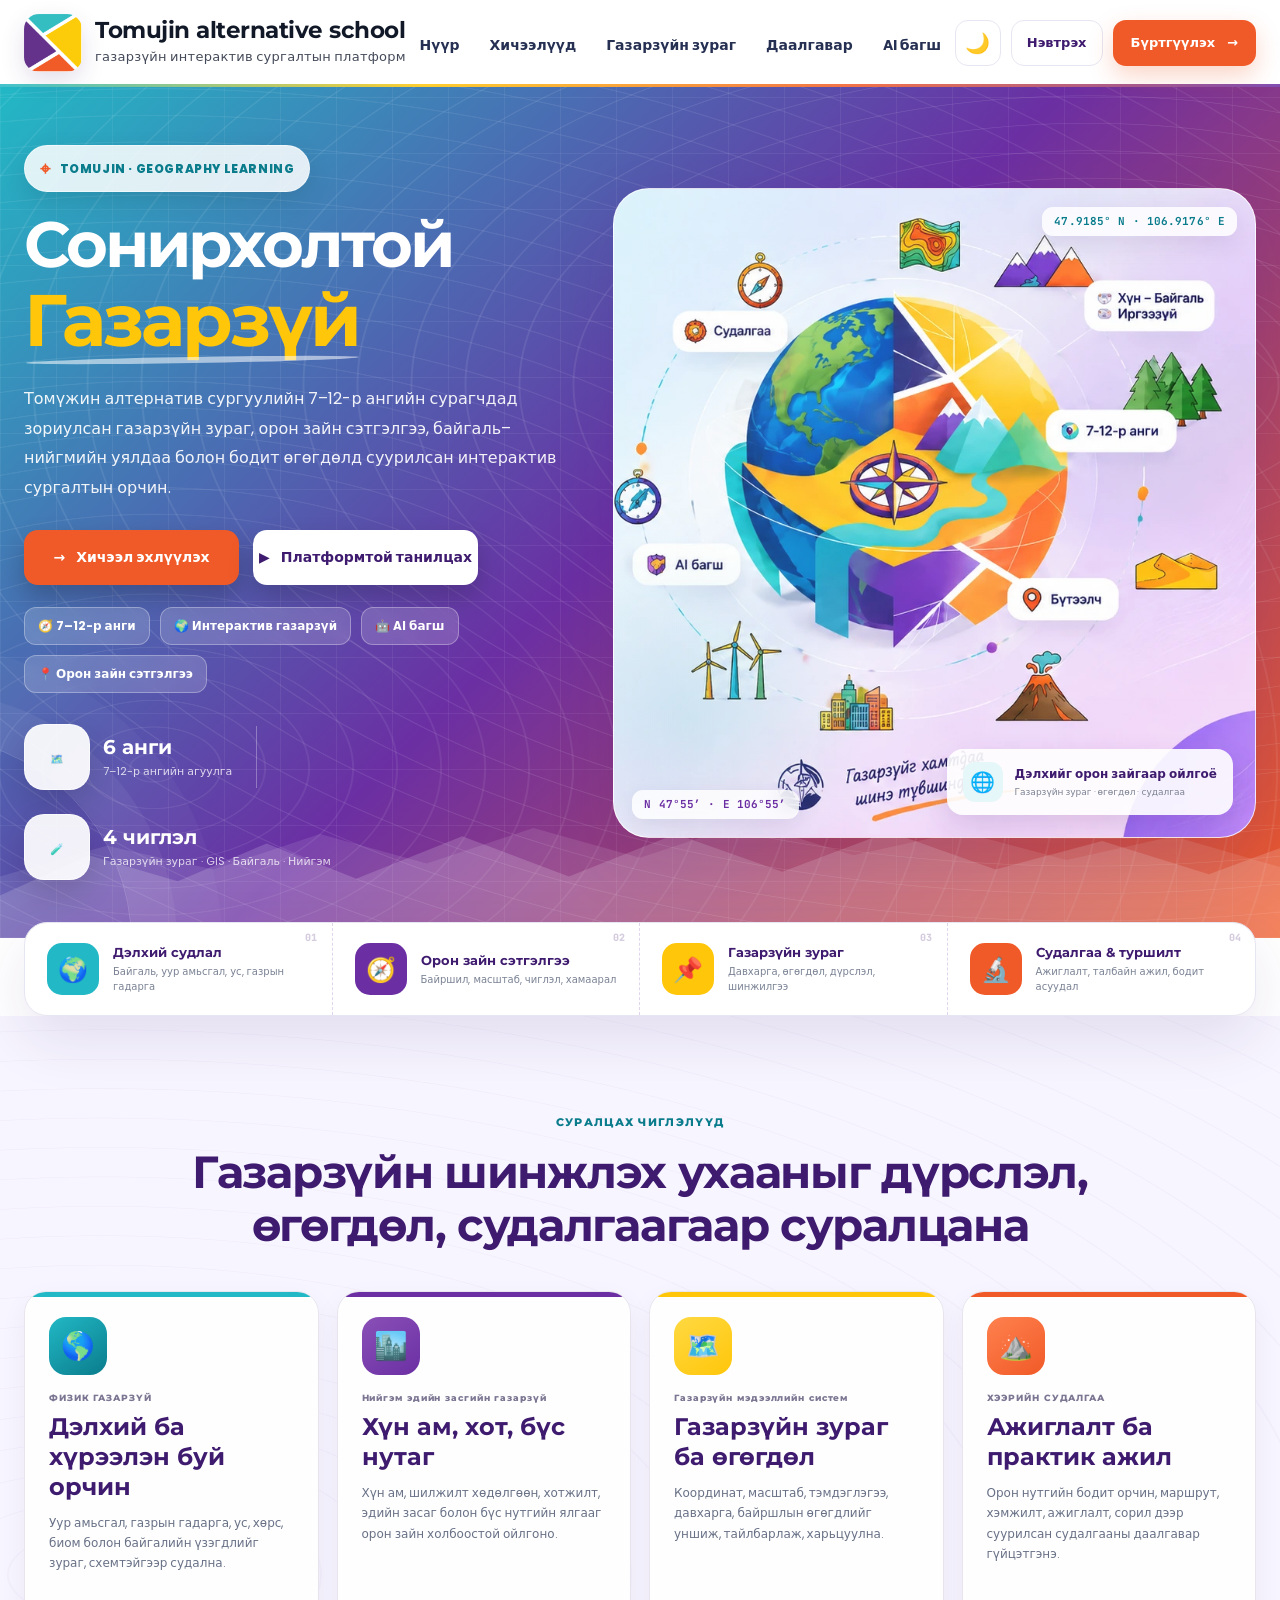
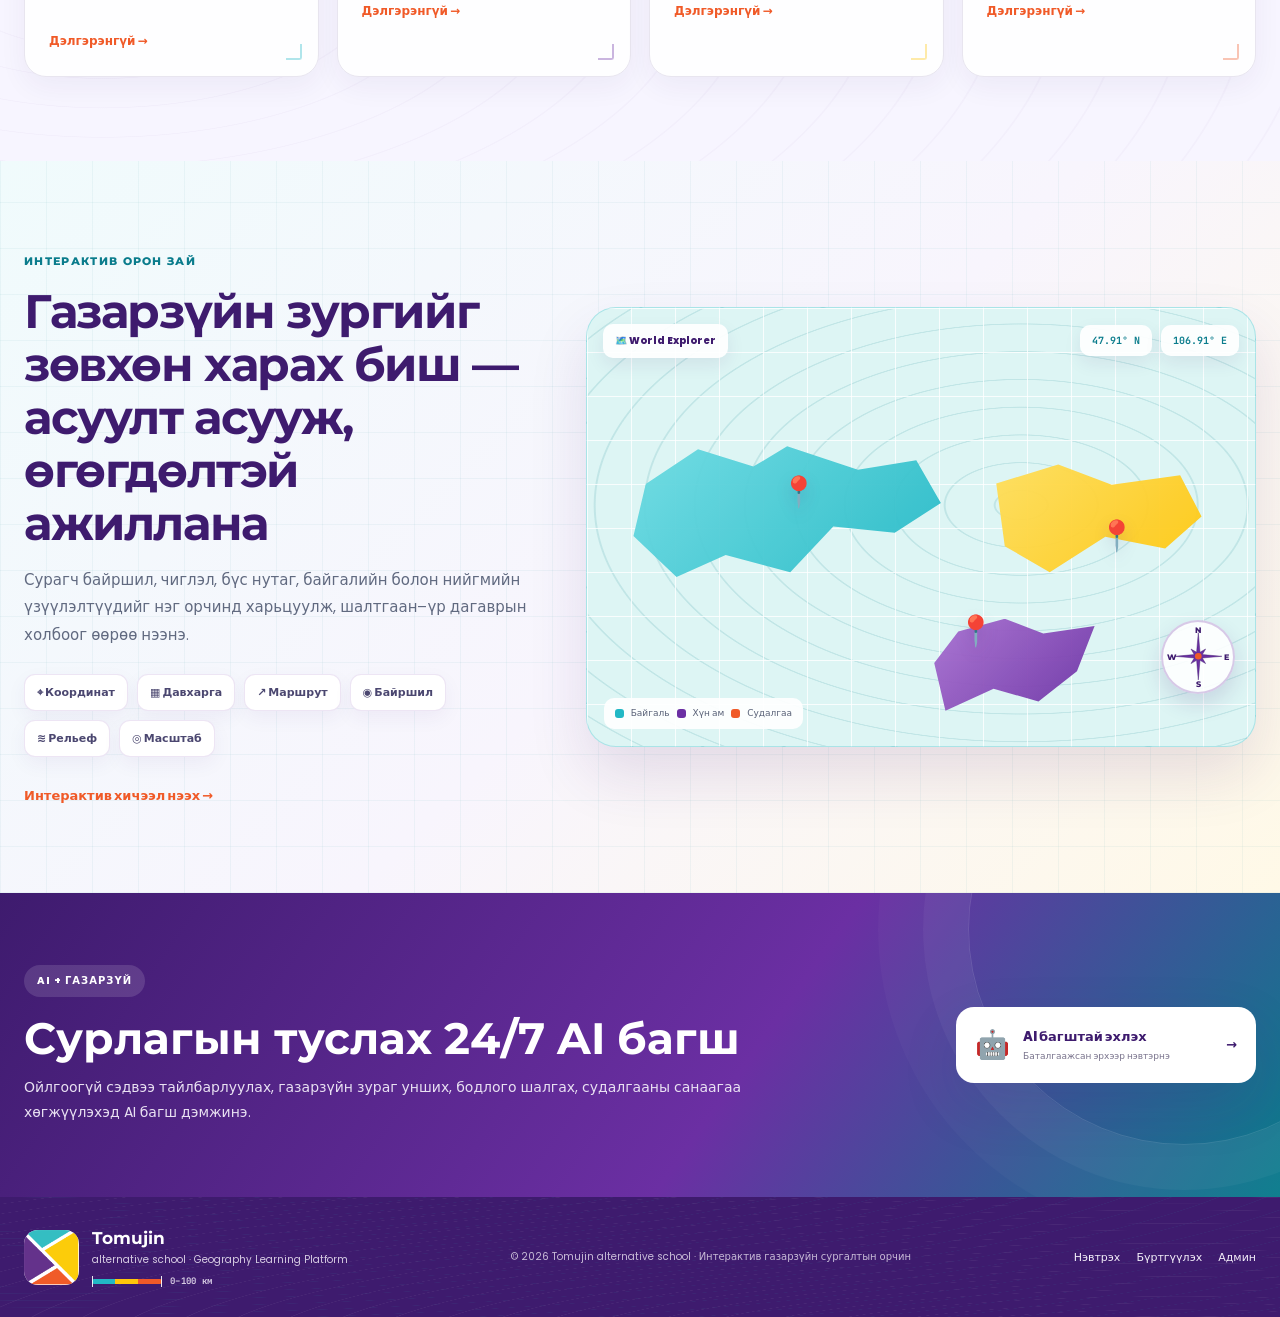
==== commit fe5a7bba: "Polish homepage copy and section labels" ====
--- a/index.html
+++ b/index.html
@@ -17,8 +17,8 @@
     <a class="geo-brand" href="/" aria-label="Tomujin alternative school">
       <img src="assets/tomujin-logo.png" alt="Tomujin alternative school logo">
       <span class="geo-brand-copy">
-        <strong>Tomujin</strong>
-        <small>alternative school</small>
+        <strong>Tomujin alternative school</strong>
+        <small> газарзүйн интерактив сургалтын платформ </small>
       </span>
     </a>
 
@@ -46,7 +46,7 @@
       <div class="geo-copy reveal">
         <div class="geo-kicker"><span>⌖</span> TOMUJIN · GEOGRAPHY LEARNING</div>
         <h1><span>Сонирхолтой</span><em>Газарзүй</em></h1>
-        <p class="geo-lead">Tomujin alternative school-ийн 7–12-р ангийн сурагчдад зориулсан газарзүйн зураг, орон зайн сэтгэлгээ, байгаль–нийгмийн уялдаа болон бодит өгөгдөлд суурилсан интерактив сургалтын орчин.</p>
+        <p class="geo-lead">Томүжин алтернатив сургуулийн 7–12-р ангийн сурагчдад зориулсан газарзүйн зураг, орон зайн сэтгэлгээ, байгаль–нийгмийн уялдаа болон бодит өгөгдөлд суурилсан интерактив сургалтын орчин.</p>
 
         <div class="geo-cta-row">
           <a class="geo-cta geo-cta-orange" href="#courses"><span>→</span> Хичээл эхлүүлэх</a>
@@ -92,9 +92,9 @@
 
   <section class="geo-principles" aria-label="Сургалтын үндсэн чиглэлүүд">
     <div class="geo-shell geo-principle-grid">
-      <div class="geo-principle reveal"><span class="teal">🌍</span><div><b>Дэлхийн систем</b><small>Байгаль, уур амьсгал, ус, газрын гадарга</small></div></div>
+      <div class="geo-principle reveal"><span class="teal">🌍</span><div><b>Дэлхий судлал</b><small>Байгаль, уур амьсгал, ус, газрын гадарга</small></div></div>
       <div class="geo-principle reveal"><span class="purple">🧭</span><div><b>Орон зайн сэтгэлгээ</b><small>Байршил, масштаб, чиглэл, хамаарал</small></div></div>
-      <div class="geo-principle reveal"><span class="yellow">📌</span><div><b>Газарзүйн зураг & GIS</b><small>Давхарга, өгөгдөл, дүрслэл, шинжилгээ</small></div></div>
+      <div class="geo-principle reveal"><span class="yellow">📌</span><div><b>Газарзүйн зураг </b><small>Давхарга, өгөгдөл, дүрслэл, шинжилгээ</small></div></div>
       <div class="geo-principle reveal"><span class="orange">🔬</span><div><b>Судалгаа & туршилт</b><small>Ажиглалт, талбайн ажил, бодит асуудал</small></div></div>
     </div>
   </section>
@@ -104,28 +104,27 @@
       <div class="geo-section-heading reveal">
         <span>СУРАЛЦАХ ЧИГЛЭЛҮҮД</span>
         <h2>Газарзүйн шинжлэх ухааныг дүрслэл, өгөгдөл, судалгаагаар суралцана</h2>
-        <p>Tomujin-ийн үндсэн өнгөнүүдийг ашигласан нэгэн төрлийн интерфэйс, ойлгомжтой карт, интерактив даалгавар, газарзүйн зургийн хэрэгслүүдээр хичээлийн агуулгыг илүү бодитой болгов.</p>
       </div>
       <div class="geo-course-grid">
         <a class="geo-course-card reveal card-teal" href="/auth">
           <div class="course-icon cyan">🌎</div>
           <small>ФИЗИК ГАЗАРЗҮЙ</small>
-          <h3>Дэлхий ба байгалийн систем</h3>
+          <h3>Дэлхий ба хүрээлэн буй орчин</h3>
           <p>Уур амьсгал, газрын гадарга, ус, хөрс, биом болон байгалийн үзэгдлийг зураг, схемтэйгээр судална.</p>
           <span>Дэлгэрэнгүй →</span>
           <i class="card-mark" aria-hidden="true"></i>
         </a>
         <a class="geo-course-card reveal card-purple" href="/auth">
           <div class="course-icon purple">🏙️</div>
-          <small>ХҮН АМ & НИЙГЭМ</small>
-          <h3>Хүн, хот, бүс нутаг</h3>
+          <small>Нийгэм эдийн засгийн газарзүй</small>
+          <h3>Хүн ам, хот, бүс нутаг</h3>
           <p>Хүн ам, шилжилт хөдөлгөөн, хотжилт, эдийн засаг болон бүс нутгийн ялгааг орон зайн холбоостой ойлгоно.</p>
           <span>Дэлгэрэнгүй →</span>
           <i class="card-mark" aria-hidden="true"></i>
         </a>
         <a class="geo-course-card reveal card-yellow" href="/auth">
           <div class="course-icon yellow">🗺️</div>
-          <small>КАРТОГРАФИ & GIS</small>
+          <small>Газарзүйн мэдээллийн систем</small>
           <h3>Газарзүйн зураг ба өгөгдөл</h3>
           <p>Координат, масштаб, тэмдэглэгээ, давхарга, байршлын өгөгдлийг уншиж, тайлбарлаж, харьцуулна.</p>
           <span>Дэлгэрэнгүй →</span>
@@ -133,7 +132,7 @@
         </a>
         <a class="geo-course-card reveal card-orange" href="/auth">
           <div class="course-icon orange">⛰️</div>
-          <small>ТАЛБАЙН СУДАЛГАА</small>
+          <small>ХЭЭРИЙН СУДАЛГАА</small>
           <h3>Ажиглалт ба практик ажил</h3>
           <p>Орон нутгийн бодит орчин, маршрут, хэмжилт, ажиглалт, сорил дээр суурилсан судалгааны даалгавар гүйцэтгэнэ.</p>
           <span>Дэлгэрэнгүй →</span>
@@ -147,8 +146,8 @@
     <div class="geo-shell geo-explorer-grid">
       <div class="geo-explorer-copy reveal">
         <span class="geo-section-tag">ИНТЕРАКТИВ ОРОН ЗАЙ</span>
-        <h2>Газрын зургийг зөвхөн харах биш — асуулт асууж, өгөгдөлтэй ажиллана</h2>
-        <p>Сурагч координат, чиглэл, бүс нутаг, байгалийн болон нийгмийн үзүүлэлтүүдийг нэг орчинд харьцуулж, шалтгаан–үр дагаврын холбоог өөрөө нээнэ.</p>
+        <h2>Газарзүйн зургийг зөвхөн харах биш — асуулт асууж, өгөгдөлтэй ажиллана</h2>
+        <p>Сурагч байршил, чиглэл, бүс нутаг, байгалийн болон нийгмийн үзүүлэлтүүдийг нэг орчинд харьцуулж, шалтгаан–үр дагаврын холбоог өөрөө нээнэ.</p>
         <div class="geo-tool-list">
           <span>⌖ Координат</span><span>▦ Давхарга</span><span>↗ Маршрут</span><span>◉ Байршил</span><span>≋ Рельеф</span><span>◎ Масштаб</span>
         </div>
@@ -175,7 +174,7 @@
       <div>
         <span class="geo-ai-pill">AI + ГАЗАРЗҮЙ</span>
         <h2>Сурлагын туслах 24/7 AI багш</h2>
-        <p>Ойлгоогүй сэдвээ тайлбарлуулах, газарзүйн зураг унших алхам авах, бодлогын логикоо шалгах, судалгааны санаагаа хөгжүүлэхэд AI багш дэмжинэ.</p>
+        <p>Ойлгоогүй сэдвээ тайлбарлуулах, газарзүйн зураг унших, бодлого шалгах, судалгааны санаагаа хөгжүүлэхэд AI багш дэмжинэ.</p>
       </div>
       <a href="/auth" class="geo-ai-button"><b>🤖</b><span>AI багштай эхлэх<small>Баталгаажсан эрхээр нэвтэрнэ</small></span>→</a>
     </div>
